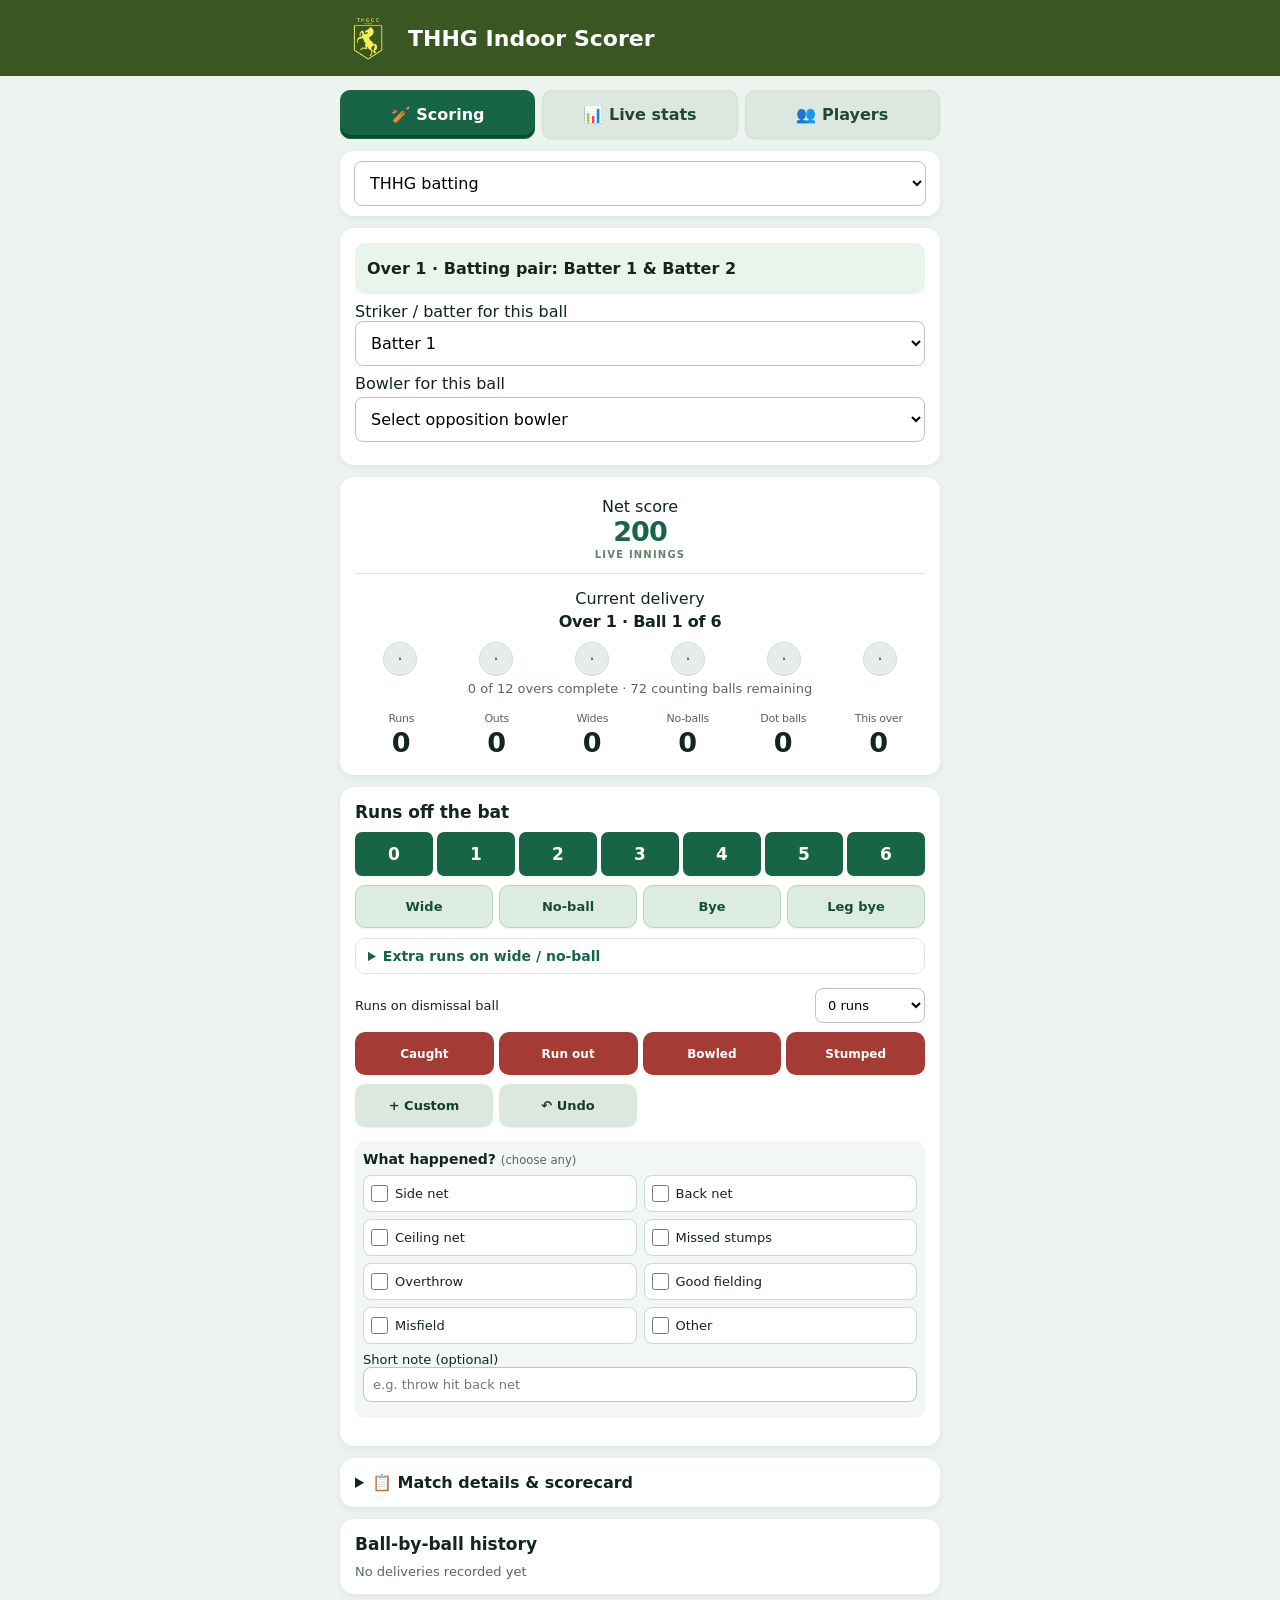
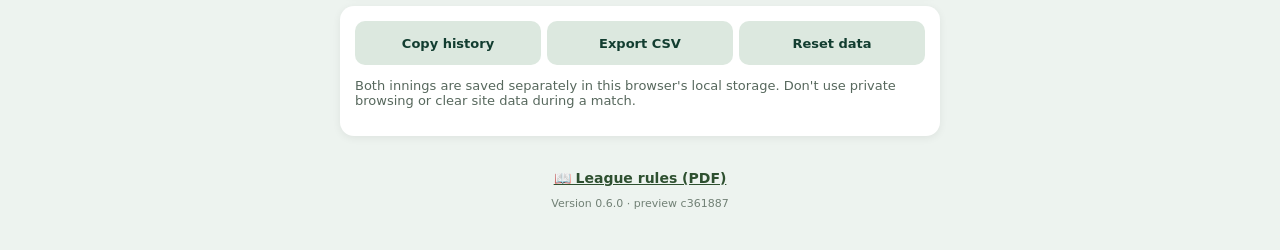
==== previews/pr-6/index.html @ c84bf62b "Preview: update pr-6 [skip ci]" ====
<!DOCTYPE html>
<html lang="en"><head><meta charset="utf-8"/><meta content="width=device-width,initial-scale=1,maximum-scale=1" name="viewport"/><meta content="#3a5623" name="theme-color"/><meta content="yes" name="apple-mobile-web-app-capable"/><meta content="default" name="apple-mobile-web-app-status-bar-style"/><meta content="THHG Scorer" name="apple-mobile-web-app-title"/><meta content="yes" name="mobile-web-app-capable"/><link href="./manifest.webmanifest" rel="manifest"/><link href="./icon-180.png" rel="apple-touch-icon"/><link href="./icon-192.png" rel="icon"/><title>THHG Indoor Scorer — Match Lineup</title><link href="./css/styles.css?v=c361887" rel="stylesheet"/></head><body><header><div class="header-inner"><img alt="THHG Cricket Club logo" class="club-logo" src="[data-uri]"/><h1>THHG Indoor Scorer</h1></div></header><main><nav aria-label="Scorer screens" class="screen-tabs"><button class="active" id="scoringTab" onclick="showScreen('scoring')">🏏 Scoring</button><button id="liveTab" onclick="showScreen('live')">📊 Live stats</button><button id="playersTab" onclick="showScreen('players')">👥 Players</button></nav><div id="playersScreen" style="display:none"><section class="card" id="orderSetup"><details id="orderDetails" open><summary style="cursor:pointer;font-weight:700">⚙️ Batting &amp; bowling order</summary><p class="muted">Set your batting pairs and bowling order before scoring. These are saved on this device.</p><h2>Six players</h2><div id="playerFields"><p class="muted">Loading player entry…</p></div><p id="appLoadError" role="alert" style="display:none;color:#9b1c1c;font-weight:700"></p><p class="muted">Enter six distinct names, then choose each player once in the batting pairs and bowling rotation.</p><div id="battingOrderFields"></div><div id="bowlingOrderFields"></div><div class="row"><button type="button" class="secondary" onclick="saveOrder()">Save order</button></div><p class="muted" id="orderStatus" role="status"></p></details></section><section class="card player-setup"><h2>Match setup</h2><p class="muted">Enter the fixture first, then add the opposition batters below.</p><label>Opposition team<input id="opponentName" placeholder="e.g. Sprotbrough" type="text"/></label><div class="player-setup-grid"><label>Match date<input id="matchDate" type="date"/></label><label>THHG playing as<select id="homeAway"><option value="home">Home</option><option value="away">Away</option></select></label></div><label>Venue<input id="matchVenue" readonly type="text" value="S20 The Boundary"/></label></section><section class="card player-setup"><h2>Opposition batting pairs</h2><p class="muted">Add six batters in batting order. Each pair bats for four overs.</p><div class="player-pair"><h3>Pair 1 <small>Overs 1–4</small></h3><div class="player-setup-grid"><label>Batter 1<input id="oppBatter1" placeholder="Name" type="text"/></label><label>Batter 2<input id="oppBatter2" placeholder="Name" type="text"/></label></div></div><div class="player-pair"><h3>Pair 2 <small>Overs 5–8</small></h3><div class="player-setup-grid"><label>Batter 3<input id="oppBatter3" placeholder="Name" type="text"/></label><label>Batter 4<input id="oppBatter4" placeholder="Name" type="text"/></label></div></div><div class="player-pair"><h3>Pair 3 <small>Overs 9–12</small></h3><div class="player-setup-grid"><label>Batter 5<input id="oppBatter5" placeholder="Name" type="text"/></label><label>Batter 6<input id="oppBatter6" placeholder="Name" type="text"/></label></div></div></section></div><div id="scoringScreen"><section class="card" style="padding:10px 14px"><select aria-label="Innings being scored" id="inningsSide" style="margin:0"><option value="THHG batting">THHG batting</option><option value="THHG bowling">THHG bowling</option></select></section><section class="card" id="lineup"><div id="lineupNow" style="background:#e9f4ed;border-radius:10px;padding:12px;font-weight:650;line-height:1.7"></div><label>Striker / batter for this ball<select id="striker"></select></label><label>Bowler for this ball<select id="bowler"></select><select id="oppositionBowler" style="display:none;margin-top:4px"></select><input autocomplete="off" id="newOppositionBowler" placeholder="New opposition bowler name" style="display:none;margin-top:4px" type="text"/></label></section><section class="card stats"><div class="stat score-primary"><span>Net score</span><b id="net">200</b><small class="scoreboard-caption">LIVE INNINGS</small></div><div class="stat delivery-stat"><span>Current delivery</span><b id="overs">Over 1 · Ball 1 of 6</b><div aria-label="Current over deliveries" class="over-balls" id="currentOverGraphic"></div><div id="finalOverIndicator" style="display:none;margin-top:7px"><span style="display:inline-block;background:#fff1c2;color:#725000;border-radius:6px;padding:3px 8px;font-weight:800;font-size:12px">FINAL OVER</span><div style="font-size:12px;margin:5px 0;color:#57685d">6 legal deliveries required</div><div id="finalOverDots" style="display:flex;gap:4px"></div></div><div id="overProgress" style="font-size:13px;color:#57685d;margin-top:5px">0 of 12 overs completed · 12 remaining</div></div><div class="stat minor-stat"><span>Runs</span><b id="runs">0</b></div><div class="stat minor-stat"><span>Outs</span><b id="wickets">0</b></div><div class="stat minor-stat"><span>Wides</span><b id="wides">0</b></div><div class="stat minor-stat"><span>No-balls</span><b id="noballs">0</b></div><div class="stat minor-stat"><span>Dot balls</span><b id="dots">0</b></div><div class="stat minor-stat"><span>This over</span><b id="thisOver">0</b></div></section><section class="card"><h2>Runs off the bat</h2><div class="buttons" id="runButtons"></div><div class="score-actions">
<div class="score-action"><button onclick="extra('wide')">Wide</button></div>
<div class="score-action"><button onclick="extra('noball')">No-ball</button></div>
<div class="score-action"><button onclick="extra('bye')">Bye</button></div>
<div class="score-action"><button onclick="extra('legbye')">Leg bye</button></div>
</div><details class="extra-options"><summary>Extra runs on wide / no-ball</summary><div class="extra-options-grid"><label>Completed runs<select id="completedRuns"><option value="0">0</option><option value="1">1 (+2)</option><option value="2">2 (+4)</option><option value="3">3 (+6)</option></select></label><label>No-ball bat runs<select id="noBallBatRuns"><option value="0">0</option><option value="1">1</option><option value="2">2</option><option value="3">3</option><option value="4">4</option><option value="5">5</option><option value="6">6</option></select></label></div><p class="muted">Only change these when batters complete runs or score off a no-ball. Both reset after scoring.</p></details><div class="dismissal-runs"><label for="wicketRuns">Runs on dismissal ball</label><select id="wicketRuns"><option value="0">0 runs</option><option value="1">1 run</option><option value="2">2 runs</option><option value="3">3 runs</option><option value="4">4 runs</option><option value="5">5 runs</option><option value="6">6 runs</option></select></div><div class="dismissal-row"><button onclick="wicket('Caught')">Caught</button><button onclick="wicket('Run out')">Run out</button><button onclick="wicket('Bowled')">Bowled</button><button onclick="wicket('Stumped')">Stumped</button></div><div class="score-actions">
<div class="score-action utility"><button onclick="custom()">+ Custom</button></div>
<div class="score-action utility"><button onclick="undo()">↶ Undo</button></div>
</div><div class="story"><div class="story-heading">What happened? <small>(choose any)</small></div><div class="story-choices"><label class="story-choice"><input name="storyChoice" type="checkbox" value="Side net"/><span>Side net</span></label><label class="story-choice"><input name="storyChoice" type="checkbox" value="Back net"/><span>Back net</span></label><label class="story-choice"><input name="storyChoice" type="checkbox" value="Ceiling net"/><span>Ceiling net</span></label><label class="story-choice"><input name="storyChoice" type="checkbox" value="Missed stumps"/><span>Missed stumps</span></label><label class="story-choice"><input name="storyChoice" type="checkbox" value="Overthrow"/><span>Overthrow</span></label><label class="story-choice"><input name="storyChoice" type="checkbox" value="Good fielding"/><span>Good fielding</span></label><label class="story-choice"><input name="storyChoice" type="checkbox" value="Misfield"/><span>Misfield</span></label><label class="story-choice"><input name="storyChoice" type="checkbox" value="Other"/><span>Other</span></label></div><label>Short note (optional)<input id="storyNote" placeholder="e.g. throw hit back net"/></label></div><p class="muted" id="notice"></p></section><details class="card"><summary style="cursor:pointer;font-weight:700">📋 Match details &amp; scorecard</summary><p class="muted">Edit match details in the Players tab.</p><h2 style="margin-top:15px">Over-by-over</h2><div class="log" id="overTable"></div><h2 style="margin-top:15px">Batters</h2><div class="log" id="batterTable"></div><h2 style="margin-top:15px">Bowlers</h2><div class="log" id="bowlerTable"></div><p class="muted">Batter runs are attributed to the selected striker. Enter opposition batter names in the Players tab, and select the correct batter before each delivery. Runs on wides, no-balls, byes and leg-byes are extras, not batter runs.</p></details><section class="card"><h2>Ball-by-ball history</h2><div class="log" id="history"></div></section><section class="card"><div class="row history-actions"><button class="secondary" onclick="copyBallHistory()">Copy history</button><button class="secondary" onclick="exportCsv()">Export CSV</button><button class="secondary" onclick="resetTestData()">Reset data</button></div><p class="muted">Both innings are saved separately in this browser's local storage. Don't use private browsing or clear site data during a match. </p></section></div><div id="liveScreen" style="display:none"><section class="card"><h2>Live match stats</h2><div class="stat-grid" id="liveStatGrid"></div></section><section class="card"><h2>Current over</h2><div class="over-balls" id="liveOverBalls"></div></section><section class="card"><h2>Official-style scorecard</h2><p class="muted">Figures are calculated from recorded deliveries for the selected innings.</p><div id="matchResultSummary"></div><div id="officialMatchDetails"></div><div id="officialScorecard"></div><div id="officialBowlingStats"></div></section></div><div style="text-align:center;padding:20px 8px 26px"><a href="./SYW%26G%20Indoor%20Handbook%202026-27.pdf" target="_blank" rel="noopener" style="font-size:14px;font-weight:700;color:#2e5030;text-decoration:underline">📖 League rules (PDF)</a><div style="font-size:11px;color:#718075;margin-top:10px" id="appVersion">Version 0.6.0 · preview c361887</div></div></main><script>
window.addEventListener('error',function(e){var el=document.getElementById('appLoadError');if(el){el.style.display='block';el.textContent='App error: '+(e.message||'A script could not load')+' — please send a screenshot of this message.';}});
window.addEventListener('unhandledrejection',function(e){var el=document.getElementById('appLoadError');if(el){el.style.display='block';el.textContent='App error: '+String(e.reason||'Unexpected error');}});
window.addEventListener('load',function(){setTimeout(function(){if(document.querySelectorAll('[data-roster]').length!==6){var el=document.getElementById('appLoadError');if(el){el.style.display='block';el.textContent=el.textContent||'Player entry did not initialise. Please send a screenshot of this message.';}}},1000);});
</script><script src="./js/scoring.js?v=c361887"></script><script src="./js/players.js?v=c361887"></script><script src="./js/app.js?v=c361887"></script></body></html>
---- previews/pr-6/css/styles.css ----
body{font:16px system-ui;margin:0;background:#edf3ef;color:#14251d}header{background:#3a5623;color:white;padding:10px 14px}.header-inner{max-width:600px;margin:auto;display:flex;align-items:center;gap:12px}.club-logo{width:56px;height:56px;object-fit:contain;flex-shrink:0}main{max-width:600px;margin:auto;padding:14px}.card{background:white;border-radius:14px;padding:15px;margin-bottom:12px;box-shadow:0 2px 8px #0001}h1{font-size:22px;margin:0}h2{font-size:17px;margin:0 0 10px}.stats{display:grid;grid-template-columns:repeat(6,minmax(0,1fr));gap:8px;text-align:center}.score-primary{grid-column:1/-1;padding:5px 0 5px}.score-primary b{font-size:52px;line-height:1.15;color:#176447}.delivery-stat{grid-column:1/-1;padding:15px 0 8px;border-top:1px solid #d9e4db}.delivery-stat b{font-size:21px!important;line-height:1.3;margin-top:4px}.minor-stat{grid-column:span 1;min-width:0}.minor-stat b{font-size:18px}.minor-stat span{display:block;font-size:clamp(8px,2.15vw,11px);color:#57685d;white-space:nowrap;letter-spacing:-.3px}.minor-stat b{font-size:19px;line-height:1.3}.stats{column-gap:3px}.stat b{font-size:27px;display:block}button,input,select{font:inherit}button{border:0;border-radius:10px;background:#176447;color:white;padding:14px 10px;font-weight:700;min-height:48px}button.secondary{background:#dce8df;color:#123d30}.buttons{display:grid;grid-template-columns:repeat(4,1fr);gap:8px}.buttons button{font-size:20px}#runButtons{grid-template-columns:repeat(7,minmax(0,1fr));gap:4px}#runButtons button{font-size:17px;min-width:0;padding:10px 0;min-height:44px;border-radius:7px}@media(max-width:380px){main{padding:8px}.card{padding:10px}#runButtons{gap:3px}#runButtons button{font-size:16px}}label{display:block;margin:8px 0}input,select{box-sizing:border-box;width:100%;padding:11px;border:1px solid #b8c8bd;border-radius:8px;background:white}.row{display:flex;gap:8px}.row>*{flex:1}.muted{font-size:13px;color:#57685d}.log{max-height:210px;overflow:auto;font-size:14px}.log div{padding:7px;border-bottom:1px solid #eee}.toggle{display:flex;gap:8px;align-items:center}.toggle input{width:auto}#notice{color:#8a3b00}.story{background:#f2f7f3;border-radius:10px;padding:8px;margin:10px 0}.story label{font-size:13px}.story input,.story select{padding:9px}.score-action{display:grid;grid-template-columns:112px minmax(0,1fr);gap:10px;align-items:center;margin:7px 0}.score-action button{font-size:15px;padding:9px 5px;min-height:43px}.score-action .hint{font-size:13px;line-height:1.3;color:#526358}.score-action.danger button{background:#a43b35}.score-action.utility button{background:#dce8df;color:#123d30}@media(max-width:380px){.score-action{grid-template-columns:99px minmax(0,1fr);gap:8px}.score-action .hint{font-size:12px}}.story-heading{font-size:14px;font-weight:700;margin:2px 0 8px}.story-heading small{font-weight:400;color:#57685d}.story-choices{display:grid;grid-template-columns:repeat(2,minmax(0,1fr));gap:7px}.story-choice{display:flex;align-items:center;gap:7px;margin:0!important;padding:9px 7px;background:#fff;border:1px solid #cbdad0;border-radius:8px;font-size:13px!important;min-width:0}.story-choice input{width:17px;min-width:17px;height:17px;margin:0;accent-color:#176447}.story-choice:has(input:checked){background:#dceee2;border-color:#176447}#runButtons{margin-bottom:9px}.score-actions{display:grid;grid-template-columns:repeat(4,minmax(0,1fr));gap:6px}.score-action{display:block;margin:0;min-width:0}.score-action button{width:100%;font-size:13px;padding:8px 2px;min-height:43px}.story{margin-top:14px}.dismissal-row{display:grid;grid-template-columns:repeat(4,minmax(0,1fr));gap:5px;margin:9px 0}.dismissal-row button{background:#a43b35;color:white;font-size:12px;padding:10px 2px;min-height:43px;white-space:nowrap}.dismissal-runs{display:flex;align-items:center;gap:12px;margin:12px 0 7px;font-size:13px}.dismissal-runs label{margin:0;flex:1}.dismissal-runs select{width:110px;padding:8px;margin:0}.history-entry{padding:9px 0;border-bottom:1px solid #e4eae5;line-height:1.5}.history-meta{font-weight:750;display:inline;margin-right:9px;white-space:nowrap}.history-summary{font-weight:400} .screen-tabs{display:grid;grid-template-columns:repeat(3,minmax(0,1fr));gap:7px;margin-bottom:12px}.screen-tabs button{background:#dce8df;color:#244633}.screen-tabs button.active{background:#3a5623;color:white}.over-balls{display:flex;gap:5px;flex-wrap:wrap;margin-top:9px}.over-ball{width:34px;height:34px;border-radius:50%;display:flex;align-items:center;justify-content:center;font-size:12px;font-weight:750;background:#e7ece8;color:#63776b;border:1px solid #d1dfd5}.over-ball.run{background:#176447;color:white}.over-ball.dot{background:#dce8df;color:#173f2a}.over-ball.wicket{background:#b44139;color:white}.over-ball.extra{background:#e4c76a;color:#372900}.stat-grid{display:grid;grid-template-columns:repeat(2,minmax(0,1fr));gap:10px}.stat-tile{background:#f0f5f0;border-radius:12px;padding:14px}.stat-tile strong{display:block;font-size:22px;color:#176447;margin-top:6px}.stat-tile span{font-size:13px;color:#42584a}.stat-tile.wide{grid-column:1/-1}
/* Six equal tracks retain spacing on narrow screens; extra deliveries wrap. */
.over-balls{display:grid;grid-template-columns:repeat(6,minmax(0,1fr));gap:6px;justify-items:center}
.over-ball{box-sizing:border-box;width:min(34px,100%);height:auto;aspect-ratio:1}
.row>*{min-width:0}

.extra-options{margin:10px 0 14px;border:1px solid #d9e4db;border-radius:10px;padding:10px 12px}.extra-options summary{cursor:pointer;font-size:14px;font-weight:650;color:#176447}.extra-options .row{margin-top:12px}.extra-options label{font-size:13px;min-width:0;flex:1}.extra-options select{width:100%;max-width:100%;box-sizing:border-box}.extra-options .muted{font-size:12px;margin:8px 0 0}

.extra-options-grid{display:grid;grid-template-columns:repeat(2,minmax(0,1fr));gap:12px;margin-top:12px;align-items:end}.extra-options-grid label{display:flex;flex-direction:column;gap:6px;min-width:0;font-size:13px;line-height:1.25}.extra-options-grid select{width:100%;min-width:0;box-sizing:border-box}.extra-options summary{list-style:revert}.extra-options:not([open]){padding-top:9px;padding-bottom:9px}

.history-main{display:flex;align-items:baseline;justify-content:space-between;gap:10px}.history-meta{white-space:normal}.history-time{font-size:12px;color:#65776b;white-space:nowrap}.history-people{display:flex;flex-wrap:wrap;column-gap:16px;row-gap:2px;font-size:13px;color:#44584c;margin-top:3px}.history-people b{color:#294433}.history-detail{font-size:12px;color:#65776b;margin-top:3px}

.history-compact{display:flex;align-items:center;gap:8px;min-width:0;padding:8px 0;white-space:nowrap;font-size:13px}.history-ball{flex:0 0 28px;color:#607567;font-variant-numeric:tabular-nums;font-weight:700}.history-result{flex:0 0 auto;color:#264e35;font-size:13px}.history-names{flex:1;min-width:0;overflow:hidden;text-overflow:ellipsis;color:#4c6155}.history-extra{flex:0 0 auto;color:#65776b;font-size:12px}

/* Ball history: individual compact scorecard tiles, retaining two-line details. */
#history{display:grid;gap:9px}
#history .history-entry{background:#f7faf7;border:0;border-left:4px solid #608a69;border-radius:11px;padding:11px 12px;line-height:1.45;box-shadow:0 1px 2px rgba(20,55,30,.04)}
#history .history-entry:last-child{border-bottom:0}
#history .history-main{align-items:flex-start;gap:8px}
#history .history-meta{font-size:13px;line-height:1.4;color:#244632;margin:0;font-weight:750}
#history .history-time{font-size:11px;color:#718176;padding-top:2px}
#history .history-people{border-top:0;padding-top:6px;margin-top:7px;font-size:12px;color:#53695a;gap:4px 15px}
#history .history-people b{font-weight:650;color:#355440}
#history .history-detail{font-size:12px;margin-top:6px;color:#5e7062}

/* No duplicate horizontal rules inside or underneath ball history tiles. */
#history .history-entry,#history .history-entry:last-child{border-bottom:0}
#history .history-people{border-top:0}

.history-actions{display:grid;grid-template-columns:repeat(3,minmax(0,1fr));gap:6px}.history-actions button{min-width:0;padding:10px 4px;font-size:clamp(11px,3vw,13px);min-height:44px}
/* Keep the original stats layout; only prevent the delivery label wrapping. */
.delivery-stat #overs{display:block;white-space:nowrap;font-size:clamp(15px,4.5vw,21px)!important}

/* Preserve the original complete-over wording without a second line on phones. */
.delivery-stat #overs{white-space:nowrap;font-size:clamp(10px,2.55vw,16px)!important;letter-spacing:-.25px}

/* Visual refinement without changing mobile layout */
.score-primary b{font-variant-numeric:tabular-nums;letter-spacing:-1px}
.screen-tabs button{border:1px solid #d0ded3;box-shadow:0 1px 2px #123d3010}
.screen-tabs button.active{background:#176447;color:white;border-color:#176447;box-shadow:inset 0 -3px 0 #0e4730}
#history .history-entry{background:#f2f8f4;border-left-color:#176447}
#runButtons button{background:#176447}
.dismissal-row button{background:#a43b35}
.score-actions button{box-shadow:0 1px 2px #123d3014}

.scoreboard-caption{display:block;font-size:10px;letter-spacing:1.2px;font-weight:700;color:#68806e;margin-top:2px}
.score-actions button[onclick^="extra("]{background:#dcece0;color:#164e35;border:1px solid #b8d6c1}
#history .history-entry.history-dot{border-left-color:#94aaa0;background:#f7f9f8}
#history .history-entry.history-runs{border-left-color:#176447;background:#f2f8f4}
#history .history-entry.history-wicket{border-left-color:#b44139;background:#fff5f3}
#history .history-entry.history-extra{border-left-color:#c69c38;background:#fffbef}

/* Official scorecard: horizontally scrollable tables, no changes to scoring layout. */
.official-scroll{overflow-x:auto;max-width:100%;margin-bottom:14px}
.official-table{width:100%;border-collapse:collapse;font-size:12px;white-space:nowrap}
.official-table th,.official-table td{padding:9px 8px;border-bottom:1px solid #e1e9e2;text-align:left}
.official-table th{background:#eaf3ec;color:#234c32;font-weight:750}
.official-table td:not(:first-child),.official-table th:not(:first-child){font-variant-numeric:tabular-nums}
#officialScorecard h3{font-size:14px;margin:16px 0 7px}

/* Paper score sheet adapted to a narrow phone screen. */
.sheet-pair{margin:15px 0 20px;border:1px solid #dce8dd;border-radius:12px;padding:10px;background:#fbfdfb}
.sheet-pair h3{display:flex;justify-content:space-between;gap:8px;margin:0 0 10px!important;color:#1c5537}
.sheet-pair h3 small{font-weight:500;color:#718176}
.sheet-pair-names{display:grid;grid-template-columns:repeat(2,minmax(0,1fr));gap:7px;margin-bottom:10px}
.sheet-pair-names>div{display:flex;flex-direction:column;gap:3px;background:#eaf3ec;border-radius:8px;padding:8px;min-width:0}
.sheet-pair-names strong{font-size:12px;overflow-wrap:anywhere}
.sheet-pair-names span{font-size:11px;color:#496350}
.sheet-over-grid{display:grid;grid-template-columns:repeat(2,minmax(0,1fr));gap:8px}
.sheet-over{border:1px solid #d8e5da;border-radius:9px;background:white;padding:8px;min-width:0}
.sheet-over-title{font-weight:800;color:#205b3a;font-size:13px}
.sheet-over-bowler{font-size:11px;color:#617569;min-height:27px;overflow-wrap:anywhere}
.sheet-balls{display:flex;flex-wrap:wrap;gap:3px;margin:6px 0}
.sheet-ball{display:inline-flex;justify-content:center;align-items:center;min-width:20px;height:22px;border-radius:5px;background:#e1efe5;color:#195537;font-size:10px;font-weight:750;padding:0 2px}
.sheet-ball.sheet-wicket{background:#a43b35;color:white}
.sheet-ball.sheet-extra{background:#f5e6b7;color:#745112}
.sheet-ball.sheet-empty{background:#edf0ed;color:#839387}
.sheet-over-figures{font-size:11px;color:#4d6253}
.sheet-over-net{font-weight:800;font-size:14px;color:#205b3a;margin-top:4px}
.sheet-summary{margin-top:14px}
.sheet-summary-grid{display:grid;grid-template-columns:repeat(3,minmax(0,1fr));gap:7px}
.sheet-summary-grid>div{display:flex;flex-direction:column;gap:5px;background:#eaf3ec;border-radius:8px;padding:9px;min-width:0}
.sheet-summary-grid span{font-size:11px;color:#47604d}
.sheet-summary-grid strong{font-size:18px;color:#195537;font-variant-numeric:tabular-nums}
@media(max-width:360px){.sheet-over-grid{gap:5px}.sheet-over{padding:6px}.sheet-ball{min-width:18px;height:20px}}

.sheet-match-details,.sheet-result{display:flex;flex-direction:column;gap:5px;padding:11px 12px;border-radius:10px;background:#eaf3ec;margin:10px 0;color:#234d34;font-size:12px}
.sheet-match-details strong,.sheet-result strong{font-size:14px}
.sheet-result{background:#f1f7f2;border-left:4px solid #176447}
#officialBowlingStats h3{font-size:14px;margin:16px 0 7px}
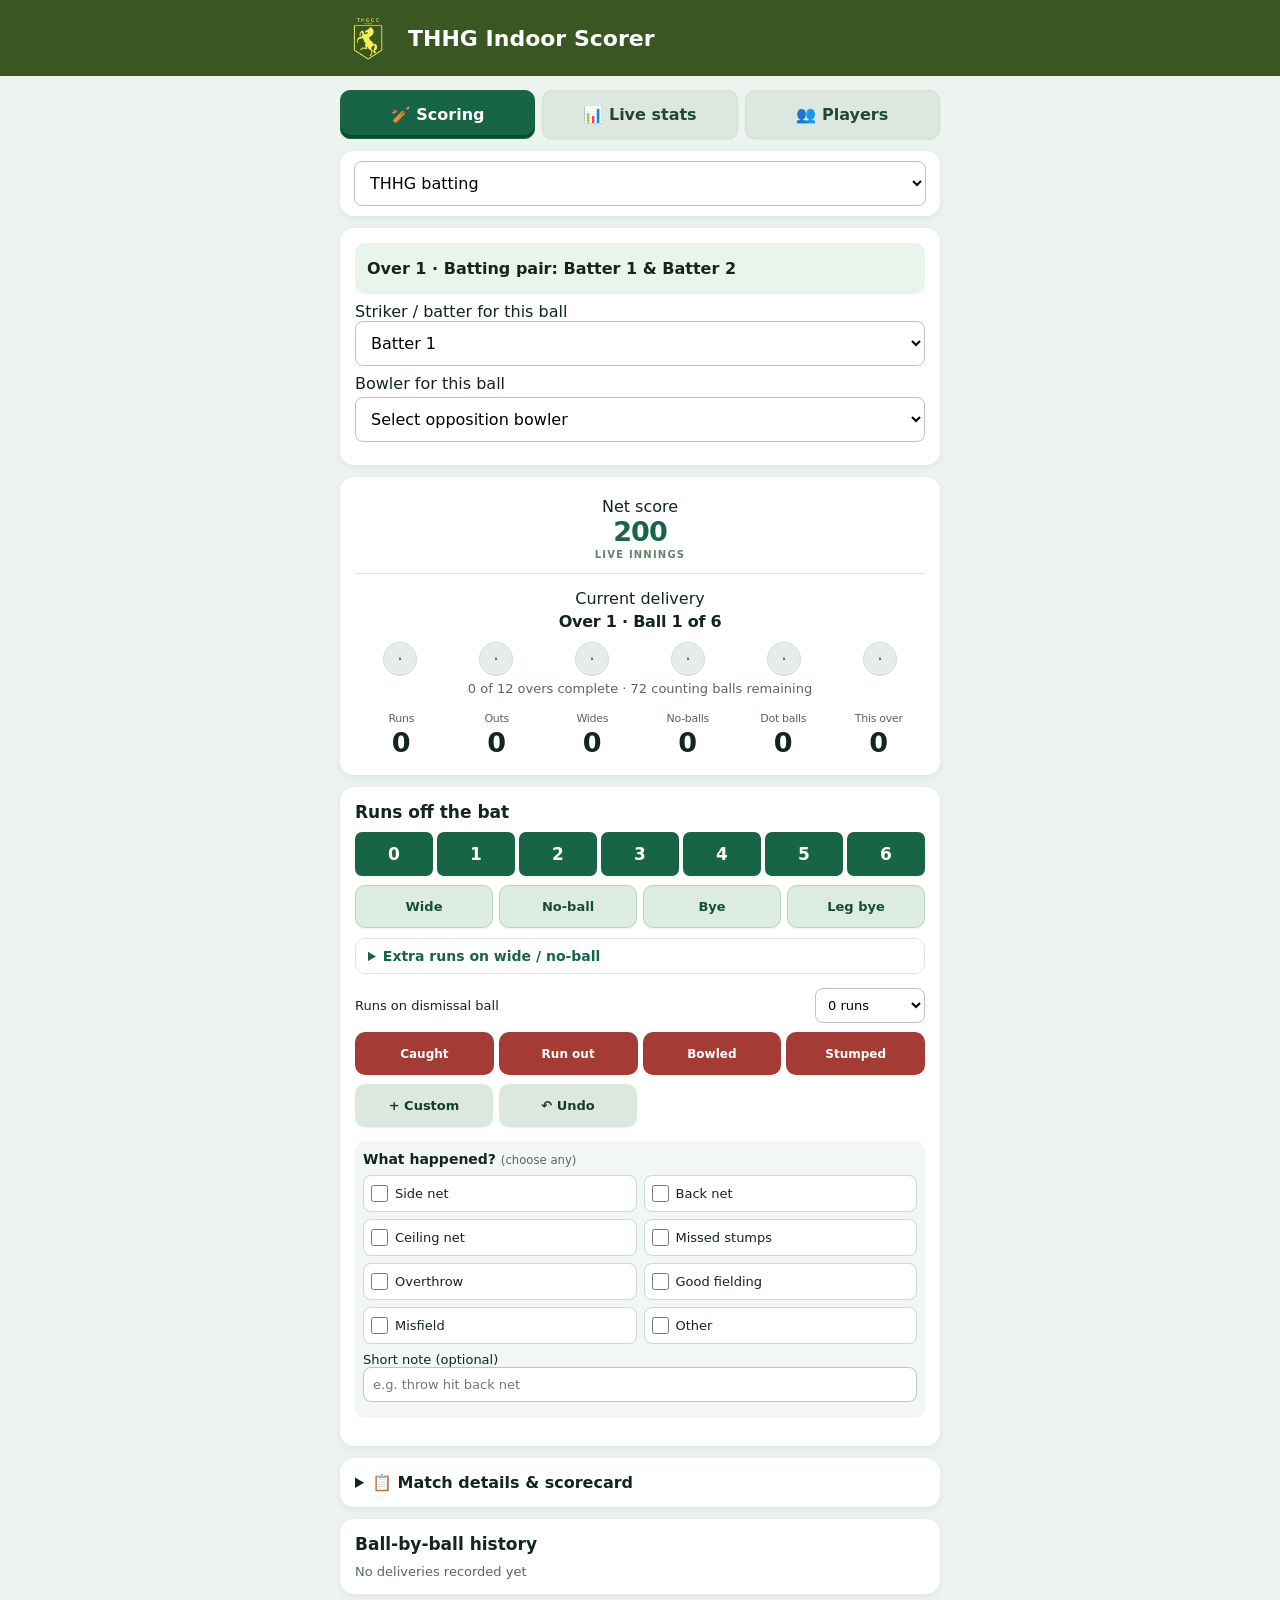
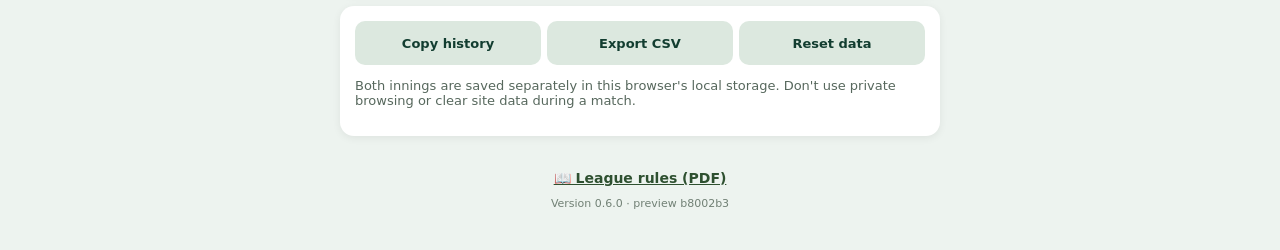
==== commit 5e703fed: "Preview: update pr-6 [skip ci]" ====
--- a/previews/pr-6/index.html
+++ b/previews/pr-6/index.html
@@ -1,5 +1,5 @@
 <!DOCTYPE html>
-<html lang="en"><head><meta charset="utf-8"/><meta content="width=device-width,initial-scale=1,maximum-scale=1" name="viewport"/><meta content="#3a5623" name="theme-color"/><meta content="yes" name="apple-mobile-web-app-capable"/><meta content="default" name="apple-mobile-web-app-status-bar-style"/><meta content="THHG Scorer" name="apple-mobile-web-app-title"/><meta content="yes" name="mobile-web-app-capable"/><link href="./manifest.webmanifest" rel="manifest"/><link href="./icon-180.png" rel="apple-touch-icon"/><link href="./icon-192.png" rel="icon"/><title>THHG Indoor Scorer — Match Lineup</title><link href="./css/styles.css?v=c361887" rel="stylesheet"/></head><body><header><div class="header-inner"><img alt="THHG Cricket Club logo" class="club-logo" src="[data-uri]"/><h1>THHG Indoor Scorer</h1></div></header><main><nav aria-label="Scorer screens" class="screen-tabs"><button class="active" id="scoringTab" onclick="showScreen('scoring')">🏏 Scoring</button><button id="liveTab" onclick="showScreen('live')">📊 Live stats</button><button id="playersTab" onclick="showScreen('players')">👥 Players</button></nav><div id="playersScreen" style="display:none"><section class="card" id="orderSetup"><details id="orderDetails" open><summary style="cursor:pointer;font-weight:700">⚙️ Batting &amp; bowling order</summary><p class="muted">Set your batting pairs and bowling order before scoring. These are saved on this device.</p><h2>Six players</h2><div id="playerFields"><p class="muted">Loading player entry…</p></div><p id="appLoadError" role="alert" style="display:none;color:#9b1c1c;font-weight:700"></p><p class="muted">Enter six distinct names, then choose each player once in the batting pairs and bowling rotation.</p><div id="battingOrderFields"></div><div id="bowlingOrderFields"></div><div class="row"><button type="button" class="secondary" onclick="saveOrder()">Save order</button></div><p class="muted" id="orderStatus" role="status"></p></details></section><section class="card player-setup"><h2>Match setup</h2><p class="muted">Enter the fixture first, then add the opposition batters below.</p><label>Opposition team<input id="opponentName" placeholder="e.g. Sprotbrough" type="text"/></label><div class="player-setup-grid"><label>Match date<input id="matchDate" type="date"/></label><label>THHG playing as<select id="homeAway"><option value="home">Home</option><option value="away">Away</option></select></label></div><label>Venue<input id="matchVenue" readonly type="text" value="S20 The Boundary"/></label></section><section class="card player-setup"><h2>Opposition batting pairs</h2><p class="muted">Add six batters in batting order. Each pair bats for four overs.</p><div class="player-pair"><h3>Pair 1 <small>Overs 1–4</small></h3><div class="player-setup-grid"><label>Batter 1<input id="oppBatter1" placeholder="Name" type="text"/></label><label>Batter 2<input id="oppBatter2" placeholder="Name" type="text"/></label></div></div><div class="player-pair"><h3>Pair 2 <small>Overs 5–8</small></h3><div class="player-setup-grid"><label>Batter 3<input id="oppBatter3" placeholder="Name" type="text"/></label><label>Batter 4<input id="oppBatter4" placeholder="Name" type="text"/></label></div></div><div class="player-pair"><h3>Pair 3 <small>Overs 9–12</small></h3><div class="player-setup-grid"><label>Batter 5<input id="oppBatter5" placeholder="Name" type="text"/></label><label>Batter 6<input id="oppBatter6" placeholder="Name" type="text"/></label></div></div></section></div><div id="scoringScreen"><section class="card" style="padding:10px 14px"><select aria-label="Innings being scored" id="inningsSide" style="margin:0"><option value="THHG batting">THHG batting</option><option value="THHG bowling">THHG bowling</option></select></section><section class="card" id="lineup"><div id="lineupNow" style="background:#e9f4ed;border-radius:10px;padding:12px;font-weight:650;line-height:1.7"></div><label>Striker / batter for this ball<select id="striker"></select></label><label>Bowler for this ball<select id="bowler"></select><select id="oppositionBowler" style="display:none;margin-top:4px"></select><input autocomplete="off" id="newOppositionBowler" placeholder="New opposition bowler name" style="display:none;margin-top:4px" type="text"/></label></section><section class="card stats"><div class="stat score-primary"><span>Net score</span><b id="net">200</b><small class="scoreboard-caption">LIVE INNINGS</small></div><div class="stat delivery-stat"><span>Current delivery</span><b id="overs">Over 1 · Ball 1 of 6</b><div aria-label="Current over deliveries" class="over-balls" id="currentOverGraphic"></div><div id="finalOverIndicator" style="display:none;margin-top:7px"><span style="display:inline-block;background:#fff1c2;color:#725000;border-radius:6px;padding:3px 8px;font-weight:800;font-size:12px">FINAL OVER</span><div style="font-size:12px;margin:5px 0;color:#57685d">6 legal deliveries required</div><div id="finalOverDots" style="display:flex;gap:4px"></div></div><div id="overProgress" style="font-size:13px;color:#57685d;margin-top:5px">0 of 12 overs completed · 12 remaining</div></div><div class="stat minor-stat"><span>Runs</span><b id="runs">0</b></div><div class="stat minor-stat"><span>Outs</span><b id="wickets">0</b></div><div class="stat minor-stat"><span>Wides</span><b id="wides">0</b></div><div class="stat minor-stat"><span>No-balls</span><b id="noballs">0</b></div><div class="stat minor-stat"><span>Dot balls</span><b id="dots">0</b></div><div class="stat minor-stat"><span>This over</span><b id="thisOver">0</b></div></section><section class="card"><h2>Runs off the bat</h2><div class="buttons" id="runButtons"></div><div class="score-actions">
+<html lang="en"><head><meta charset="utf-8"/><meta content="width=device-width,initial-scale=1,maximum-scale=1" name="viewport"/><meta content="#3a5623" name="theme-color"/><meta content="yes" name="apple-mobile-web-app-capable"/><meta content="default" name="apple-mobile-web-app-status-bar-style"/><meta content="THHG Scorer" name="apple-mobile-web-app-title"/><meta content="yes" name="mobile-web-app-capable"/><link href="./manifest.webmanifest" rel="manifest"/><link href="./icon-180.png" rel="apple-touch-icon"/><link href="./icon-192.png" rel="icon"/><title>THHG Indoor Scorer — Match Lineup</title><link href="./css/styles.css?v=b8002b3" rel="stylesheet"/></head><body><header><div class="header-inner"><img alt="THHG Cricket Club logo" class="club-logo" src="[data-uri]"/><h1>THHG Indoor Scorer</h1></div></header><main><nav aria-label="Scorer screens" class="screen-tabs"><button class="active" id="scoringTab" onclick="showScreen('scoring')">🏏 Scoring</button><button id="liveTab" onclick="showScreen('live')">📊 Live stats</button><button id="playersTab" onclick="showScreen('players')">👥 Players</button></nav><div id="playersScreen" style="display:none"><section class="card" id="orderSetup"><details id="orderDetails" open><summary style="cursor:pointer;font-weight:700">⚙️ Batting &amp; bowling order</summary><p class="muted">Set your batting pairs and bowling order before scoring. These are saved on this device.</p><h2>Six players</h2><div id="playerFields"><p class="muted">Loading player entry…</p></div><p id="appLoadError" role="alert" style="display:none;color:#9b1c1c;font-weight:700"></p><p class="muted">Enter six distinct names, then choose each player once in the batting pairs and bowling rotation.</p><div id="battingOrderFields"></div><div id="bowlingOrderFields"></div><div class="row"><button type="button" class="secondary" onclick="saveOrder()">Save order</button></div><p class="muted" id="orderStatus" role="status"></p></details></section><section class="card player-setup"><h2>Match setup</h2><p class="muted">Enter the fixture first, then add the opposition batters below.</p><label>Opposition team<input id="opponentName" placeholder="e.g. Sprotbrough" type="text"/></label><div class="player-setup-grid"><label>Match date<input id="matchDate" type="date"/></label><label>THHG playing as<select id="homeAway"><option value="home">Home</option><option value="away">Away</option></select></label></div><label>Venue<input id="matchVenue" readonly type="text" value="S20 The Boundary"/></label></section><section class="card player-setup"><h2>Opposition batting pairs</h2><p class="muted">Add six batters in batting order. Each pair bats for four overs.</p><div class="player-pair"><h3>Pair 1 <small>Overs 1–4</small></h3><div class="player-setup-grid"><label>Batter 1<input id="oppBatter1" placeholder="Name" type="text"/></label><label>Batter 2<input id="oppBatter2" placeholder="Name" type="text"/></label></div></div><div class="player-pair"><h3>Pair 2 <small>Overs 5–8</small></h3><div class="player-setup-grid"><label>Batter 3<input id="oppBatter3" placeholder="Name" type="text"/></label><label>Batter 4<input id="oppBatter4" placeholder="Name" type="text"/></label></div></div><div class="player-pair"><h3>Pair 3 <small>Overs 9–12</small></h3><div class="player-setup-grid"><label>Batter 5<input id="oppBatter5" placeholder="Name" type="text"/></label><label>Batter 6<input id="oppBatter6" placeholder="Name" type="text"/></label></div></div></section></div><div id="scoringScreen"><section class="card" style="padding:10px 14px"><select aria-label="Innings being scored" id="inningsSide" style="margin:0"><option value="THHG batting">THHG batting</option><option value="THHG bowling">THHG bowling</option></select></section><section class="card" id="lineup"><div id="lineupNow" style="background:#e9f4ed;border-radius:10px;padding:12px;font-weight:650;line-height:1.7"></div><label>Striker / batter for this ball<select id="striker"></select></label><label>Bowler for this ball<select id="bowler"></select><select id="oppositionBowler" style="display:none;margin-top:4px"></select><input autocomplete="off" id="newOppositionBowler" placeholder="New opposition bowler name" style="display:none;margin-top:4px" type="text"/></label></section><section class="card stats"><div class="stat score-primary"><span>Net score</span><b id="net">200</b><small class="scoreboard-caption">LIVE INNINGS</small></div><div class="stat delivery-stat"><span>Current delivery</span><b id="overs">Over 1 · Ball 1 of 6</b><div aria-label="Current over deliveries" class="over-balls" id="currentOverGraphic"></div><div id="finalOverIndicator" style="display:none;margin-top:7px"><span style="display:inline-block;background:#fff1c2;color:#725000;border-radius:6px;padding:3px 8px;font-weight:800;font-size:12px">FINAL OVER</span><div style="font-size:12px;margin:5px 0;color:#57685d">6 legal deliveries required</div><div id="finalOverDots" style="display:flex;gap:4px"></div></div><div id="overProgress" style="font-size:13px;color:#57685d;margin-top:5px">0 of 12 overs completed · 12 remaining</div></div><div class="stat minor-stat"><span>Runs</span><b id="runs">0</b></div><div class="stat minor-stat"><span>Outs</span><b id="wickets">0</b></div><div class="stat minor-stat"><span>Wides</span><b id="wides">0</b></div><div class="stat minor-stat"><span>No-balls</span><b id="noballs">0</b></div><div class="stat minor-stat"><span>Dot balls</span><b id="dots">0</b></div><div class="stat minor-stat"><span>This over</span><b id="thisOver">0</b></div></section><section class="card"><h2>Runs off the bat</h2><div class="buttons" id="runButtons"></div><div class="score-actions">
 <div class="score-action"><button onclick="extra('wide')">Wide</button></div>
 <div class="score-action"><button onclick="extra('noball')">No-ball</button></div>
 <div class="score-action"><button onclick="extra('bye')">Bye</button></div>
@@ -7,8 +7,8 @@
 </div><details class="extra-options"><summary>Extra runs on wide / no-ball</summary><div class="extra-options-grid"><label>Completed runs<select id="completedRuns"><option value="0">0</option><option value="1">1 (+2)</option><option value="2">2 (+4)</option><option value="3">3 (+6)</option></select></label><label>No-ball bat runs<select id="noBallBatRuns"><option value="0">0</option><option value="1">1</option><option value="2">2</option><option value="3">3</option><option value="4">4</option><option value="5">5</option><option value="6">6</option></select></label></div><p class="muted">Only change these when batters complete runs or score off a no-ball. Both reset after scoring.</p></details><div class="dismissal-runs"><label for="wicketRuns">Runs on dismissal ball</label><select id="wicketRuns"><option value="0">0 runs</option><option value="1">1 run</option><option value="2">2 runs</option><option value="3">3 runs</option><option value="4">4 runs</option><option value="5">5 runs</option><option value="6">6 runs</option></select></div><div class="dismissal-row"><button onclick="wicket('Caught')">Caught</button><button onclick="wicket('Run out')">Run out</button><button onclick="wicket('Bowled')">Bowled</button><button onclick="wicket('Stumped')">Stumped</button></div><div class="score-actions">
 <div class="score-action utility"><button onclick="custom()">+ Custom</button></div>
 <div class="score-action utility"><button onclick="undo()">↶ Undo</button></div>
-</div><div class="story"><div class="story-heading">What happened? <small>(choose any)</small></div><div class="story-choices"><label class="story-choice"><input name="storyChoice" type="checkbox" value="Side net"/><span>Side net</span></label><label class="story-choice"><input name="storyChoice" type="checkbox" value="Back net"/><span>Back net</span></label><label class="story-choice"><input name="storyChoice" type="checkbox" value="Ceiling net"/><span>Ceiling net</span></label><label class="story-choice"><input name="storyChoice" type="checkbox" value="Missed stumps"/><span>Missed stumps</span></label><label class="story-choice"><input name="storyChoice" type="checkbox" value="Overthrow"/><span>Overthrow</span></label><label class="story-choice"><input name="storyChoice" type="checkbox" value="Good fielding"/><span>Good fielding</span></label><label class="story-choice"><input name="storyChoice" type="checkbox" value="Misfield"/><span>Misfield</span></label><label class="story-choice"><input name="storyChoice" type="checkbox" value="Other"/><span>Other</span></label></div><label>Short note (optional)<input id="storyNote" placeholder="e.g. throw hit back net"/></label></div><p class="muted" id="notice"></p></section><details class="card"><summary style="cursor:pointer;font-weight:700">📋 Match details &amp; scorecard</summary><p class="muted">Edit match details in the Players tab.</p><h2 style="margin-top:15px">Over-by-over</h2><div class="log" id="overTable"></div><h2 style="margin-top:15px">Batters</h2><div class="log" id="batterTable"></div><h2 style="margin-top:15px">Bowlers</h2><div class="log" id="bowlerTable"></div><p class="muted">Batter runs are attributed to the selected striker. Enter opposition batter names in the Players tab, and select the correct batter before each delivery. Runs on wides, no-balls, byes and leg-byes are extras, not batter runs.</p></details><section class="card"><h2>Ball-by-ball history</h2><div class="log" id="history"></div></section><section class="card"><div class="row history-actions"><button class="secondary" onclick="copyBallHistory()">Copy history</button><button class="secondary" onclick="exportCsv()">Export CSV</button><button class="secondary" onclick="resetTestData()">Reset data</button></div><p class="muted">Both innings are saved separately in this browser's local storage. Don't use private browsing or clear site data during a match. </p></section></div><div id="liveScreen" style="display:none"><section class="card"><h2>Live match stats</h2><div class="stat-grid" id="liveStatGrid"></div></section><section class="card"><h2>Current over</h2><div class="over-balls" id="liveOverBalls"></div></section><section class="card"><h2>Official-style scorecard</h2><p class="muted">Figures are calculated from recorded deliveries for the selected innings.</p><div id="matchResultSummary"></div><div id="officialMatchDetails"></div><div id="officialScorecard"></div><div id="officialBowlingStats"></div></section></div><div style="text-align:center;padding:20px 8px 26px"><a href="./SYW%26G%20Indoor%20Handbook%202026-27.pdf" target="_blank" rel="noopener" style="font-size:14px;font-weight:700;color:#2e5030;text-decoration:underline">📖 League rules (PDF)</a><div style="font-size:11px;color:#718075;margin-top:10px" id="appVersion">Version 0.6.0 · preview c361887</div></div></main><script>
+</div><div class="story"><div class="story-heading">What happened? <small>(choose any)</small></div><div class="story-choices"><label class="story-choice"><input name="storyChoice" type="checkbox" value="Side net"/><span>Side net</span></label><label class="story-choice"><input name="storyChoice" type="checkbox" value="Back net"/><span>Back net</span></label><label class="story-choice"><input name="storyChoice" type="checkbox" value="Ceiling net"/><span>Ceiling net</span></label><label class="story-choice"><input name="storyChoice" type="checkbox" value="Missed stumps"/><span>Missed stumps</span></label><label class="story-choice"><input name="storyChoice" type="checkbox" value="Overthrow"/><span>Overthrow</span></label><label class="story-choice"><input name="storyChoice" type="checkbox" value="Good fielding"/><span>Good fielding</span></label><label class="story-choice"><input name="storyChoice" type="checkbox" value="Misfield"/><span>Misfield</span></label><label class="story-choice"><input name="storyChoice" type="checkbox" value="Other"/><span>Other</span></label></div><label>Short note (optional)<input id="storyNote" placeholder="e.g. throw hit back net"/></label></div><p class="muted" id="notice"></p></section><details class="card"><summary style="cursor:pointer;font-weight:700">📋 Match details &amp; scorecard</summary><p class="muted">Edit match details in the Players tab.</p><h2 style="margin-top:15px">Over-by-over</h2><div class="log" id="overTable"></div><h2 style="margin-top:15px">Batters</h2><div class="log" id="batterTable"></div><h2 style="margin-top:15px">Bowlers</h2><div class="log" id="bowlerTable"></div><p class="muted">Batter runs are attributed to the selected striker. Enter opposition batter names in the Players tab, and select the correct batter before each delivery. Runs on wides, no-balls, byes and leg-byes are extras, not batter runs.</p></details><section class="card"><h2>Ball-by-ball history</h2><div class="log" id="history"></div></section><section class="card"><div class="row history-actions"><button class="secondary" onclick="copyBallHistory()">Copy history</button><button class="secondary" onclick="exportCsv()">Export CSV</button><button class="secondary" onclick="resetTestData()">Reset data</button></div><p class="muted">Both innings are saved separately in this browser's local storage. Don't use private browsing or clear site data during a match. </p></section></div><div id="liveScreen" style="display:none"><section class="card"><h2>Live match stats</h2><div class="stat-grid" id="liveStatGrid"></div></section><section class="card"><h2>Current over</h2><div class="over-balls" id="liveOverBalls"></div></section><section class="card"><h2>Official-style scorecard</h2><p class="muted">Figures are calculated from recorded deliveries for the selected innings.</p><div id="matchResultSummary"></div><div id="officialMatchDetails"></div><div id="officialScorecard"></div><div id="officialBowlingStats"></div></section></div><div style="text-align:center;padding:20px 8px 26px"><a href="./SYW%26G%20Indoor%20Handbook%202026-27.pdf" target="_blank" rel="noopener" style="font-size:14px;font-weight:700;color:#2e5030;text-decoration:underline">📖 League rules (PDF)</a><div style="font-size:11px;color:#718075;margin-top:10px" id="appVersion">Version 0.6.0 · preview b8002b3</div></div></main><script>
 window.addEventListener('error',function(e){var el=document.getElementById('appLoadError');if(el){el.style.display='block';el.textContent='App error: '+(e.message||'A script could not load')+' — please send a screenshot of this message.';}});
 window.addEventListener('unhandledrejection',function(e){var el=document.getElementById('appLoadError');if(el){el.style.display='block';el.textContent='App error: '+String(e.reason||'Unexpected error');}});
 window.addEventListener('load',function(){setTimeout(function(){if(document.querySelectorAll('[data-roster]').length!==6){var el=document.getElementById('appLoadError');if(el){el.style.display='block';el.textContent=el.textContent||'Player entry did not initialise. Please send a screenshot of this message.';}}},1000);});
-</script><script src="./js/scoring.js?v=c361887"></script><script src="./js/players.js?v=c361887"></script><script src="./js/app.js?v=c361887"></script></body></html>
+</script><script src="./js/scoring.js?v=b8002b3"></script><script src="./js/players.js?v=b8002b3"></script><script src="./js/app.js?v=b8002b3"></script></body></html>
--- a/previews/pr-6/css/styles.css
+++ b/previews/pr-6/css/styles.css
@@ -88,3 +88,5 @@
 .sheet-match-details strong,.sheet-result strong{font-size:14px}
 .sheet-result{background:#f1f7f2;border-left:4px solid #176447}
 #officialBowlingStats h3{font-size:14px;margin:16px 0 7px}
+
+.player-setup h2{margin-bottom:7px}.player-setup-grid{display:grid;grid-template-columns:repeat(2,minmax(0,1fr));gap:10px}.player-setup-grid label{min-width:0}.player-setup input,.player-setup select{width:100%;box-sizing:border-box}.player-pair{padding:11px 0;border-top:1px solid #e2ebe4}.player-pair:first-of-type{border-top:0}.player-pair h3{display:flex;justify-content:space-between;gap:8px;margin:0 0 6px;color:#205b3a;font-size:14px}.player-pair h3 small{font-size:11px;font-weight:500;color:#637668}.player-setup .muted{margin:6px 0 12px}@media(max-width:340px){.player-setup-grid{gap:6px}.player-setup-grid input{padding:9px 6px}}
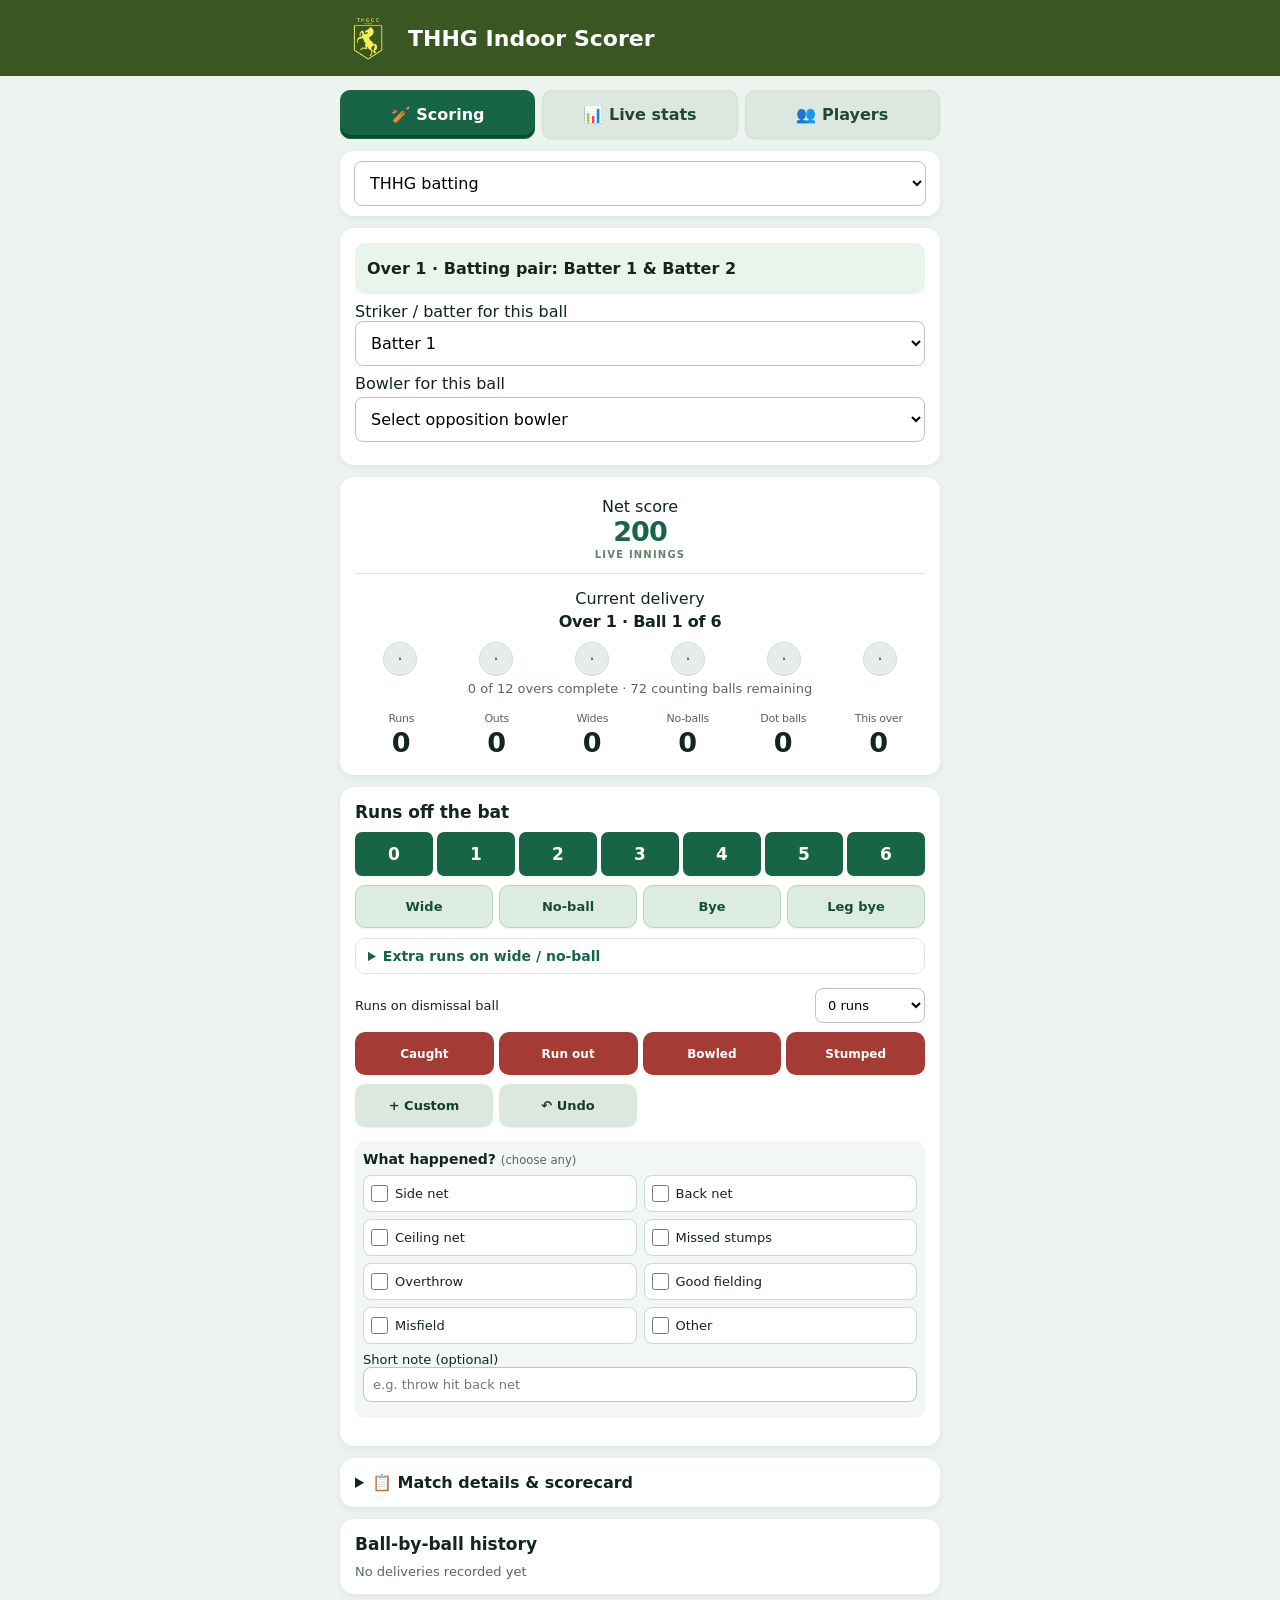
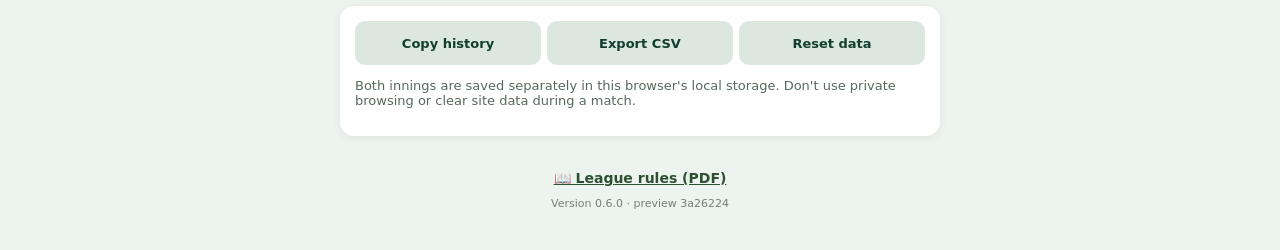
==== commit 18ec0c1d: "Preview: update pr-6 [skip ci]" ====
--- a/previews/pr-6/index.html
+++ b/previews/pr-6/index.html
@@ -1,5 +1,5 @@
 <!DOCTYPE html>
-<html lang="en"><head><meta charset="utf-8"/><meta content="width=device-width,initial-scale=1,maximum-scale=1" name="viewport"/><meta content="#3a5623" name="theme-color"/><meta content="yes" name="apple-mobile-web-app-capable"/><meta content="default" name="apple-mobile-web-app-status-bar-style"/><meta content="THHG Scorer" name="apple-mobile-web-app-title"/><meta content="yes" name="mobile-web-app-capable"/><link href="./manifest.webmanifest" rel="manifest"/><link href="./icon-180.png" rel="apple-touch-icon"/><link href="./icon-192.png" rel="icon"/><title>THHG Indoor Scorer — Match Lineup</title><link href="./css/styles.css?v=b8002b3" rel="stylesheet"/></head><body><header><div class="header-inner"><img alt="THHG Cricket Club logo" class="club-logo" src="[data-uri]"/><h1>THHG Indoor Scorer</h1></div></header><main><nav aria-label="Scorer screens" class="screen-tabs"><button class="active" id="scoringTab" onclick="showScreen('scoring')">🏏 Scoring</button><button id="liveTab" onclick="showScreen('live')">📊 Live stats</button><button id="playersTab" onclick="showScreen('players')">👥 Players</button></nav><div id="playersScreen" style="display:none"><section class="card" id="orderSetup"><details id="orderDetails" open><summary style="cursor:pointer;font-weight:700">⚙️ Batting &amp; bowling order</summary><p class="muted">Set your batting pairs and bowling order before scoring. These are saved on this device.</p><h2>Six players</h2><div id="playerFields"><p class="muted">Loading player entry…</p></div><p id="appLoadError" role="alert" style="display:none;color:#9b1c1c;font-weight:700"></p><p class="muted">Enter six distinct names, then choose each player once in the batting pairs and bowling rotation.</p><div id="battingOrderFields"></div><div id="bowlingOrderFields"></div><div class="row"><button type="button" class="secondary" onclick="saveOrder()">Save order</button></div><p class="muted" id="orderStatus" role="status"></p></details></section><section class="card player-setup"><h2>Match setup</h2><p class="muted">Enter the fixture first, then add the opposition batters below.</p><label>Opposition team<input id="opponentName" placeholder="e.g. Sprotbrough" type="text"/></label><div class="player-setup-grid"><label>Match date<input id="matchDate" type="date"/></label><label>THHG playing as<select id="homeAway"><option value="home">Home</option><option value="away">Away</option></select></label></div><label>Venue<input id="matchVenue" readonly type="text" value="S20 The Boundary"/></label></section><section class="card player-setup"><h2>Opposition batting pairs</h2><p class="muted">Add six batters in batting order. Each pair bats for four overs.</p><div class="player-pair"><h3>Pair 1 <small>Overs 1–4</small></h3><div class="player-setup-grid"><label>Batter 1<input id="oppBatter1" placeholder="Name" type="text"/></label><label>Batter 2<input id="oppBatter2" placeholder="Name" type="text"/></label></div></div><div class="player-pair"><h3>Pair 2 <small>Overs 5–8</small></h3><div class="player-setup-grid"><label>Batter 3<input id="oppBatter3" placeholder="Name" type="text"/></label><label>Batter 4<input id="oppBatter4" placeholder="Name" type="text"/></label></div></div><div class="player-pair"><h3>Pair 3 <small>Overs 9–12</small></h3><div class="player-setup-grid"><label>Batter 5<input id="oppBatter5" placeholder="Name" type="text"/></label><label>Batter 6<input id="oppBatter6" placeholder="Name" type="text"/></label></div></div></section></div><div id="scoringScreen"><section class="card" style="padding:10px 14px"><select aria-label="Innings being scored" id="inningsSide" style="margin:0"><option value="THHG batting">THHG batting</option><option value="THHG bowling">THHG bowling</option></select></section><section class="card" id="lineup"><div id="lineupNow" style="background:#e9f4ed;border-radius:10px;padding:12px;font-weight:650;line-height:1.7"></div><label>Striker / batter for this ball<select id="striker"></select></label><label>Bowler for this ball<select id="bowler"></select><select id="oppositionBowler" style="display:none;margin-top:4px"></select><input autocomplete="off" id="newOppositionBowler" placeholder="New opposition bowler name" style="display:none;margin-top:4px" type="text"/></label></section><section class="card stats"><div class="stat score-primary"><span>Net score</span><b id="net">200</b><small class="scoreboard-caption">LIVE INNINGS</small></div><div class="stat delivery-stat"><span>Current delivery</span><b id="overs">Over 1 · Ball 1 of 6</b><div aria-label="Current over deliveries" class="over-balls" id="currentOverGraphic"></div><div id="finalOverIndicator" style="display:none;margin-top:7px"><span style="display:inline-block;background:#fff1c2;color:#725000;border-radius:6px;padding:3px 8px;font-weight:800;font-size:12px">FINAL OVER</span><div style="font-size:12px;margin:5px 0;color:#57685d">6 legal deliveries required</div><div id="finalOverDots" style="display:flex;gap:4px"></div></div><div id="overProgress" style="font-size:13px;color:#57685d;margin-top:5px">0 of 12 overs completed · 12 remaining</div></div><div class="stat minor-stat"><span>Runs</span><b id="runs">0</b></div><div class="stat minor-stat"><span>Outs</span><b id="wickets">0</b></div><div class="stat minor-stat"><span>Wides</span><b id="wides">0</b></div><div class="stat minor-stat"><span>No-balls</span><b id="noballs">0</b></div><div class="stat minor-stat"><span>Dot balls</span><b id="dots">0</b></div><div class="stat minor-stat"><span>This over</span><b id="thisOver">0</b></div></section><section class="card"><h2>Runs off the bat</h2><div class="buttons" id="runButtons"></div><div class="score-actions">
+<html lang="en"><head><meta charset="utf-8"/><meta content="width=device-width,initial-scale=1,maximum-scale=1" name="viewport"/><meta content="#3a5623" name="theme-color"/><meta content="yes" name="apple-mobile-web-app-capable"/><meta content="default" name="apple-mobile-web-app-status-bar-style"/><meta content="THHG Scorer" name="apple-mobile-web-app-title"/><meta content="yes" name="mobile-web-app-capable"/><link href="./manifest.webmanifest" rel="manifest"/><link href="./icon-180.png" rel="apple-touch-icon"/><link href="./icon-192.png" rel="icon"/><title>THHG Indoor Scorer — Match Lineup</title><link href="./css/styles.css?v=3a26224" rel="stylesheet"/></head><body><header><div class="header-inner"><img alt="THHG Cricket Club logo" class="club-logo" src="[data-uri]"/><h1>THHG Indoor Scorer</h1></div></header><main><nav aria-label="Scorer screens" class="screen-tabs"><button class="active" id="scoringTab" onclick="showScreen('scoring')">🏏 Scoring</button><button id="liveTab" onclick="showScreen('live')">📊 Live stats</button><button id="playersTab" onclick="showScreen('players')">👥 Players</button></nav><div id="playersScreen" style="display:none"><section class="card" id="orderSetup"><details id="orderDetails" open><summary style="cursor:pointer;font-weight:700">⚙️ Batting &amp; bowling order</summary><p class="muted">Set your batting pairs and bowling order before scoring. These are saved on this device.</p><h2>Six players</h2><div id="playerFields"><p class="muted">Loading player entry…</p></div><p id="appLoadError" role="alert" style="display:none;color:#9b1c1c;font-weight:700"></p><p class="muted">Enter six distinct names, then choose each player once in the batting pairs and bowling rotation.</p><div id="battingOrderFields"></div><div id="bowlingOrderFields"></div><div class="row"><button type="button" class="secondary" onclick="saveOrder()">Save order</button></div><p class="muted" id="orderStatus" role="status"></p></details></section><section class="card player-setup"><h2>Match setup</h2><p class="muted">Enter the fixture first, then add the opposition batters below.</p><label>Opposition team<input id="opponentName" placeholder="e.g. Sprotbrough" type="text"/></label><div class="player-setup-grid"><label>Match date<input id="matchDate" type="date"/></label><label>THHG playing as<select id="homeAway"><option value="home">Home</option><option value="away">Away</option></select></label></div><label>Venue<input id="matchVenue" readonly type="text" value="S20 The Boundary"/></label></section><section class="card player-setup"><h2>Opposition batting pairs</h2><p class="muted">Add six batters in batting order. Each pair bats for four overs.</p><div class="player-pair"><h3>Pair 1 <small>Overs 1–4</small></h3><div class="player-setup-grid"><label>Batter 1<input id="oppBatter1" placeholder="Name" type="text"/></label><label>Batter 2<input id="oppBatter2" placeholder="Name" type="text"/></label></div></div><div class="player-pair"><h3>Pair 2 <small>Overs 5–8</small></h3><div class="player-setup-grid"><label>Batter 3<input id="oppBatter3" placeholder="Name" type="text"/></label><label>Batter 4<input id="oppBatter4" placeholder="Name" type="text"/></label></div></div><div class="player-pair"><h3>Pair 3 <small>Overs 9–12</small></h3><div class="player-setup-grid"><label>Batter 5<input id="oppBatter5" placeholder="Name" type="text"/></label><label>Batter 6<input id="oppBatter6" placeholder="Name" type="text"/></label></div></div></section></div><div id="scoringScreen"><section class="card" style="padding:10px 14px"><select aria-label="Innings being scored" id="inningsSide" style="margin:0"><option value="THHG batting">THHG batting</option><option value="THHG bowling">THHG bowling</option></select></section><section class="card" id="lineup"><div id="lineupNow" style="background:#e9f4ed;border-radius:10px;padding:12px;font-weight:650;line-height:1.7"></div><label>Striker / batter for this ball<select id="striker"></select></label><label>Bowler for this ball<select id="bowler"></select><select id="oppositionBowler" style="display:none;margin-top:4px"></select><input autocomplete="off" id="newOppositionBowler" placeholder="New opposition bowler name" style="display:none;margin-top:4px" type="text"/></label></section><section class="card stats"><div class="stat score-primary"><span>Net score</span><b id="net">200</b><small class="scoreboard-caption">LIVE INNINGS</small></div><div class="stat delivery-stat"><span>Current delivery</span><b id="overs">Over 1 · Ball 1 of 6</b><div aria-label="Current over deliveries" class="over-balls" id="currentOverGraphic"></div><div id="finalOverIndicator" style="display:none;margin-top:7px"><span style="display:inline-block;background:#fff1c2;color:#725000;border-radius:6px;padding:3px 8px;font-weight:800;font-size:12px">FINAL OVER</span><div style="font-size:12px;margin:5px 0;color:#57685d">6 legal deliveries required</div><div id="finalOverDots" style="display:flex;gap:4px"></div></div><div id="overProgress" style="font-size:13px;color:#57685d;margin-top:5px">0 of 12 overs completed · 12 remaining</div></div><div class="stat minor-stat"><span>Runs</span><b id="runs">0</b></div><div class="stat minor-stat"><span>Outs</span><b id="wickets">0</b></div><div class="stat minor-stat"><span>Wides</span><b id="wides">0</b></div><div class="stat minor-stat"><span>No-balls</span><b id="noballs">0</b></div><div class="stat minor-stat"><span>Dot balls</span><b id="dots">0</b></div><div class="stat minor-stat"><span>This over</span><b id="thisOver">0</b></div></section><section class="card"><h2>Runs off the bat</h2><div class="buttons" id="runButtons"></div><div class="score-actions">
 <div class="score-action"><button onclick="extra('wide')">Wide</button></div>
 <div class="score-action"><button onclick="extra('noball')">No-ball</button></div>
 <div class="score-action"><button onclick="extra('bye')">Bye</button></div>
@@ -7,8 +7,8 @@
 </div><details class="extra-options"><summary>Extra runs on wide / no-ball</summary><div class="extra-options-grid"><label>Completed runs<select id="completedRuns"><option value="0">0</option><option value="1">1 (+2)</option><option value="2">2 (+4)</option><option value="3">3 (+6)</option></select></label><label>No-ball bat runs<select id="noBallBatRuns"><option value="0">0</option><option value="1">1</option><option value="2">2</option><option value="3">3</option><option value="4">4</option><option value="5">5</option><option value="6">6</option></select></label></div><p class="muted">Only change these when batters complete runs or score off a no-ball. Both reset after scoring.</p></details><div class="dismissal-runs"><label for="wicketRuns">Runs on dismissal ball</label><select id="wicketRuns"><option value="0">0 runs</option><option value="1">1 run</option><option value="2">2 runs</option><option value="3">3 runs</option><option value="4">4 runs</option><option value="5">5 runs</option><option value="6">6 runs</option></select></div><div class="dismissal-row"><button onclick="wicket('Caught')">Caught</button><button onclick="wicket('Run out')">Run out</button><button onclick="wicket('Bowled')">Bowled</button><button onclick="wicket('Stumped')">Stumped</button></div><div class="score-actions">
 <div class="score-action utility"><button onclick="custom()">+ Custom</button></div>
 <div class="score-action utility"><button onclick="undo()">↶ Undo</button></div>
-</div><div class="story"><div class="story-heading">What happened? <small>(choose any)</small></div><div class="story-choices"><label class="story-choice"><input name="storyChoice" type="checkbox" value="Side net"/><span>Side net</span></label><label class="story-choice"><input name="storyChoice" type="checkbox" value="Back net"/><span>Back net</span></label><label class="story-choice"><input name="storyChoice" type="checkbox" value="Ceiling net"/><span>Ceiling net</span></label><label class="story-choice"><input name="storyChoice" type="checkbox" value="Missed stumps"/><span>Missed stumps</span></label><label class="story-choice"><input name="storyChoice" type="checkbox" value="Overthrow"/><span>Overthrow</span></label><label class="story-choice"><input name="storyChoice" type="checkbox" value="Good fielding"/><span>Good fielding</span></label><label class="story-choice"><input name="storyChoice" type="checkbox" value="Misfield"/><span>Misfield</span></label><label class="story-choice"><input name="storyChoice" type="checkbox" value="Other"/><span>Other</span></label></div><label>Short note (optional)<input id="storyNote" placeholder="e.g. throw hit back net"/></label></div><p class="muted" id="notice"></p></section><details class="card"><summary style="cursor:pointer;font-weight:700">📋 Match details &amp; scorecard</summary><p class="muted">Edit match details in the Players tab.</p><h2 style="margin-top:15px">Over-by-over</h2><div class="log" id="overTable"></div><h2 style="margin-top:15px">Batters</h2><div class="log" id="batterTable"></div><h2 style="margin-top:15px">Bowlers</h2><div class="log" id="bowlerTable"></div><p class="muted">Batter runs are attributed to the selected striker. Enter opposition batter names in the Players tab, and select the correct batter before each delivery. Runs on wides, no-balls, byes and leg-byes are extras, not batter runs.</p></details><section class="card"><h2>Ball-by-ball history</h2><div class="log" id="history"></div></section><section class="card"><div class="row history-actions"><button class="secondary" onclick="copyBallHistory()">Copy history</button><button class="secondary" onclick="exportCsv()">Export CSV</button><button class="secondary" onclick="resetTestData()">Reset data</button></div><p class="muted">Both innings are saved separately in this browser's local storage. Don't use private browsing or clear site data during a match. </p></section></div><div id="liveScreen" style="display:none"><section class="card"><h2>Live match stats</h2><div class="stat-grid" id="liveStatGrid"></div></section><section class="card"><h2>Current over</h2><div class="over-balls" id="liveOverBalls"></div></section><section class="card"><h2>Official-style scorecard</h2><p class="muted">Figures are calculated from recorded deliveries for the selected innings.</p><div id="matchResultSummary"></div><div id="officialMatchDetails"></div><div id="officialScorecard"></div><div id="officialBowlingStats"></div></section></div><div style="text-align:center;padding:20px 8px 26px"><a href="./SYW%26G%20Indoor%20Handbook%202026-27.pdf" target="_blank" rel="noopener" style="font-size:14px;font-weight:700;color:#2e5030;text-decoration:underline">📖 League rules (PDF)</a><div style="font-size:11px;color:#718075;margin-top:10px" id="appVersion">Version 0.6.0 · preview b8002b3</div></div></main><script>
+</div><div class="story"><div class="story-heading">What happened? <small>(choose any)</small></div><div class="story-choices"><label class="story-choice"><input name="storyChoice" type="checkbox" value="Side net"/><span>Side net</span></label><label class="story-choice"><input name="storyChoice" type="checkbox" value="Back net"/><span>Back net</span></label><label class="story-choice"><input name="storyChoice" type="checkbox" value="Ceiling net"/><span>Ceiling net</span></label><label class="story-choice"><input name="storyChoice" type="checkbox" value="Missed stumps"/><span>Missed stumps</span></label><label class="story-choice"><input name="storyChoice" type="checkbox" value="Overthrow"/><span>Overthrow</span></label><label class="story-choice"><input name="storyChoice" type="checkbox" value="Good fielding"/><span>Good fielding</span></label><label class="story-choice"><input name="storyChoice" type="checkbox" value="Misfield"/><span>Misfield</span></label><label class="story-choice"><input name="storyChoice" type="checkbox" value="Other"/><span>Other</span></label></div><label>Short note (optional)<input id="storyNote" placeholder="e.g. throw hit back net"/></label></div><p class="muted" id="notice"></p></section><details class="card"><summary style="cursor:pointer;font-weight:700">📋 Match details &amp; scorecard</summary><p class="muted">Edit match details in the Players tab.</p><h2 style="margin-top:15px">Over-by-over</h2><div class="log" id="overTable"></div><h2 style="margin-top:15px">Batters</h2><div class="log" id="batterTable"></div><h2 style="margin-top:15px">Bowlers</h2><div class="log" id="bowlerTable"></div><p class="muted">Batter runs are attributed to the selected striker. Enter opposition batter names in the Players tab, and select the correct batter before each delivery. Runs on wides, no-balls, byes and leg-byes are extras, not batter runs.</p></details><section class="card"><h2>Ball-by-ball history</h2><div class="log" id="history"></div></section><section class="card"><div class="row history-actions"><button class="secondary" onclick="copyBallHistory()">Copy history</button><button class="secondary" onclick="exportCsv()">Export CSV</button><button class="secondary" onclick="resetTestData()">Reset data</button></div><p class="muted">Both innings are saved separately in this browser's local storage. Don't use private browsing or clear site data during a match. </p></section></div><div id="liveScreen" style="display:none"><section class="card"><details><summary style="cursor:pointer;font-weight:750">🏆 Sunday 1 Nov · THHG v Sprotbrough</summary><p class="muted">Verified paper score totals, kept separate from the live match. Individual balls have not been reconstructed.</p><div class="sheet-result"><strong>THHG won by 39 net runs</strong><span>THHG (away) 282 · 97 runs · 3 wickets</span><span>Sprotbrough (home) 243 · 73 runs · 6 wickets</span><span>S20 The Boundary · 1 November 2026</span></div><div class="official-scroll"><table class="official-table"><thead><tr><th>Overs</th><th>THHG net</th><th>Sprotbrough net</th></tr></thead><tbody><tr><td>1–4</td><td>226</td><td>210</td></tr><tr><td>5–8</td><td>244</td><td>214</td></tr><tr><td>9–12</td><td>282</td><td>243</td></tr></tbody></table></div></details></section><section class="card"><h2>Live match stats</h2><div class="stat-grid" id="liveStatGrid"></div></section><section class="card"><h2>Current over</h2><div class="over-balls" id="liveOverBalls"></div></section><section class="card"><h2>Official-style scorecard</h2><p class="muted">Figures are calculated from recorded deliveries for the selected innings.</p><div id="matchResultSummary"></div><div id="officialMatchDetails"></div><div id="officialScorecard"></div><div id="officialBowlingStats"></div></section></div><div style="text-align:center;padding:20px 8px 26px"><a href="./SYW%26G%20Indoor%20Handbook%202026-27.pdf" target="_blank" rel="noopener" style="font-size:14px;font-weight:700;color:#2e5030;text-decoration:underline">📖 League rules (PDF)</a><div style="font-size:11px;color:#718075;margin-top:10px" id="appVersion">Version 0.6.0 · preview 3a26224</div></div></main><script>
 window.addEventListener('error',function(e){var el=document.getElementById('appLoadError');if(el){el.style.display='block';el.textContent='App error: '+(e.message||'A script could not load')+' — please send a screenshot of this message.';}});
 window.addEventListener('unhandledrejection',function(e){var el=document.getElementById('appLoadError');if(el){el.style.display='block';el.textContent='App error: '+String(e.reason||'Unexpected error');}});
 window.addEventListener('load',function(){setTimeout(function(){if(document.querySelectorAll('[data-roster]').length!==6){var el=document.getElementById('appLoadError');if(el){el.style.display='block';el.textContent=el.textContent||'Player entry did not initialise. Please send a screenshot of this message.';}}},1000);});
-</script><script src="./js/scoring.js?v=b8002b3"></script><script src="./js/players.js?v=b8002b3"></script><script src="./js/app.js?v=b8002b3"></script></body></html>
+</script><script src="./js/scoring.js?v=3a26224"></script><script src="./js/players.js?v=3a26224"></script><script src="./js/app.js?v=3a26224"></script></body></html>
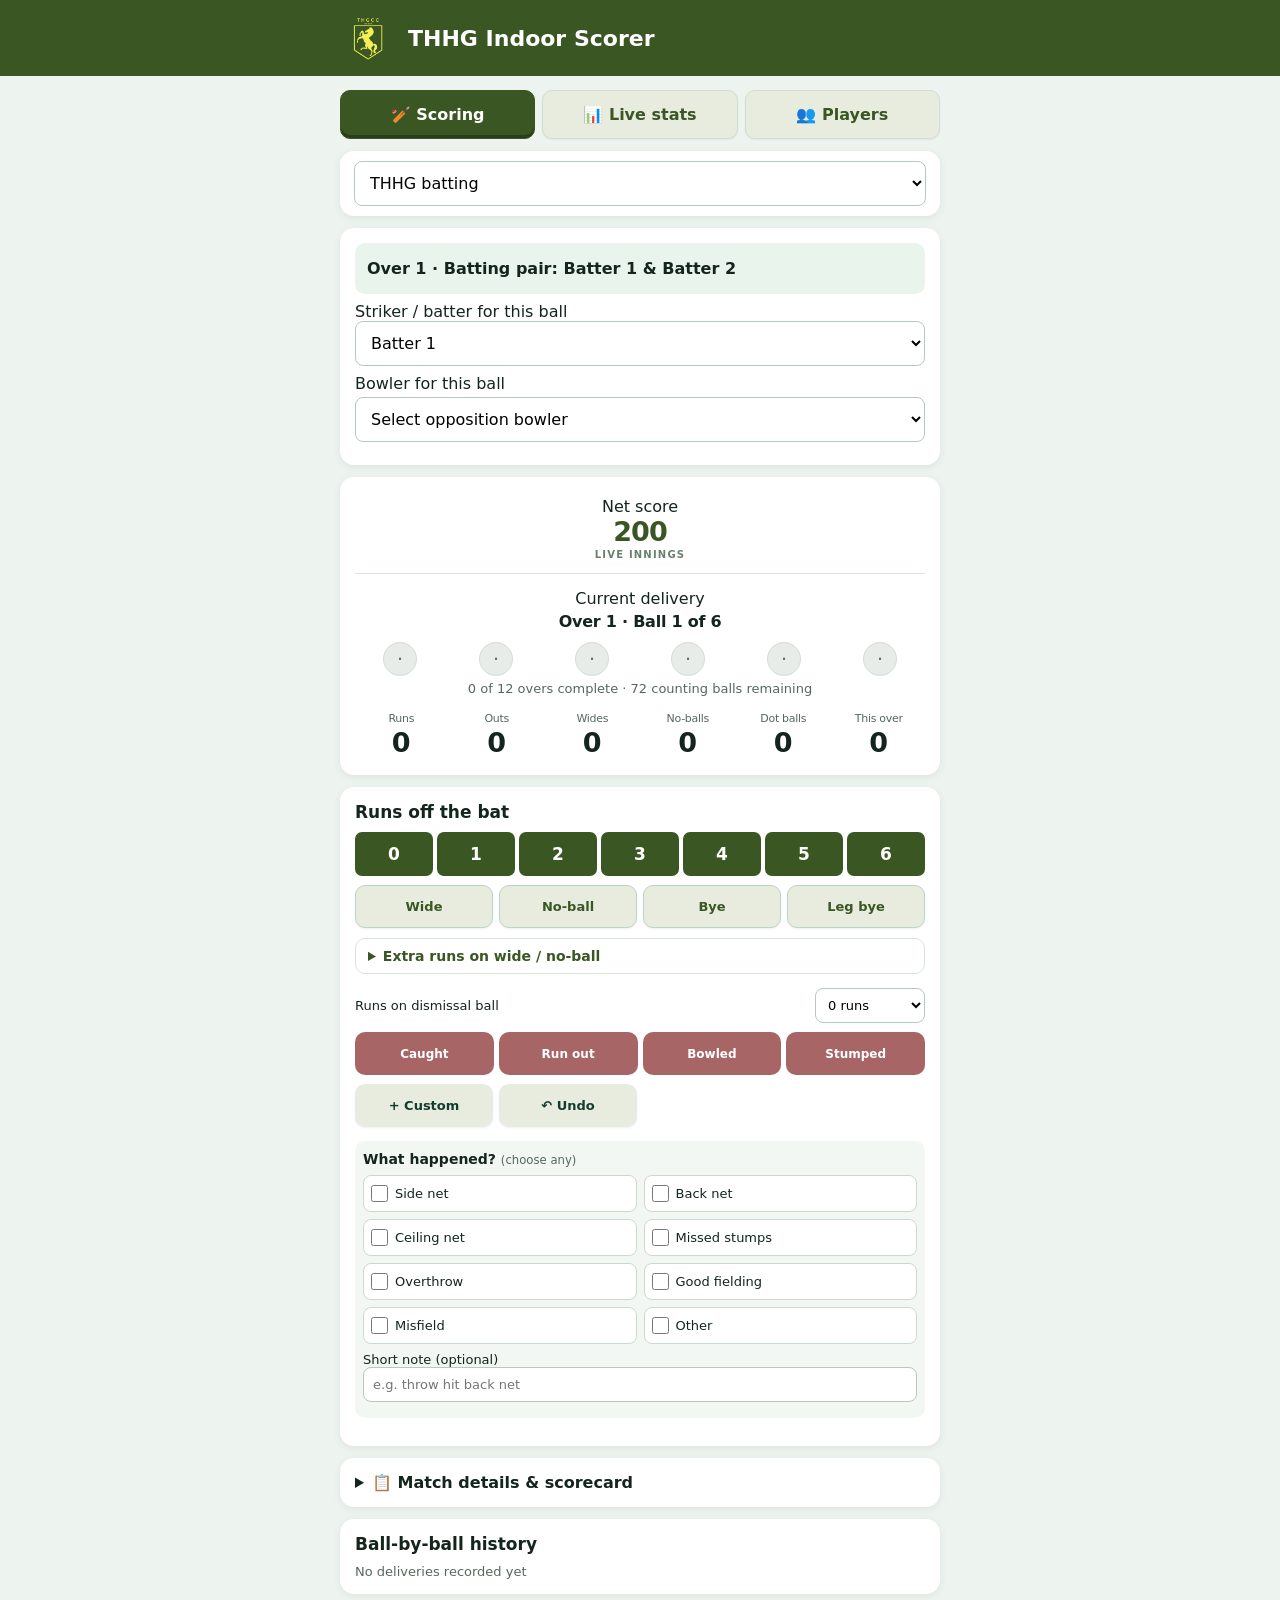
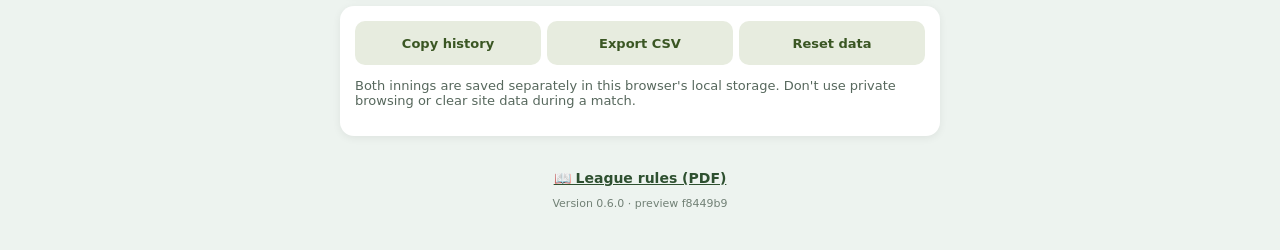
==== commit c8f12897: "Preview: update pr-6 [skip ci]" ====
--- a/previews/pr-6/index.html
+++ b/previews/pr-6/index.html
@@ -1,5 +1,5 @@
 <!DOCTYPE html>
-<html lang="en"><head><meta charset="utf-8"/><meta content="width=device-width,initial-scale=1,maximum-scale=1" name="viewport"/><meta content="#3a5623" name="theme-color"/><meta content="yes" name="apple-mobile-web-app-capable"/><meta content="default" name="apple-mobile-web-app-status-bar-style"/><meta content="THHG Scorer" name="apple-mobile-web-app-title"/><meta content="yes" name="mobile-web-app-capable"/><link href="./manifest.webmanifest" rel="manifest"/><link href="./icon-180.png" rel="apple-touch-icon"/><link href="./icon-192.png" rel="icon"/><title>THHG Indoor Scorer — Match Lineup</title><link href="./css/styles.css?v=3a26224" rel="stylesheet"/></head><body><header><div class="header-inner"><img alt="THHG Cricket Club logo" class="club-logo" src="[data-uri]"/><h1>THHG Indoor Scorer</h1></div></header><main><nav aria-label="Scorer screens" class="screen-tabs"><button class="active" id="scoringTab" onclick="showScreen('scoring')">🏏 Scoring</button><button id="liveTab" onclick="showScreen('live')">📊 Live stats</button><button id="playersTab" onclick="showScreen('players')">👥 Players</button></nav><div id="playersScreen" style="display:none"><section class="card" id="orderSetup"><details id="orderDetails" open><summary style="cursor:pointer;font-weight:700">⚙️ Batting &amp; bowling order</summary><p class="muted">Set your batting pairs and bowling order before scoring. These are saved on this device.</p><h2>Six players</h2><div id="playerFields"><p class="muted">Loading player entry…</p></div><p id="appLoadError" role="alert" style="display:none;color:#9b1c1c;font-weight:700"></p><p class="muted">Enter six distinct names, then choose each player once in the batting pairs and bowling rotation.</p><div id="battingOrderFields"></div><div id="bowlingOrderFields"></div><div class="row"><button type="button" class="secondary" onclick="saveOrder()">Save order</button></div><p class="muted" id="orderStatus" role="status"></p></details></section><section class="card player-setup"><h2>Match setup</h2><p class="muted">Enter the fixture first, then add the opposition batters below.</p><label>Opposition team<input id="opponentName" placeholder="e.g. Sprotbrough" type="text"/></label><div class="player-setup-grid"><label>Match date<input id="matchDate" type="date"/></label><label>THHG playing as<select id="homeAway"><option value="home">Home</option><option value="away">Away</option></select></label></div><label>Venue<input id="matchVenue" readonly type="text" value="S20 The Boundary"/></label></section><section class="card player-setup"><h2>Opposition batting pairs</h2><p class="muted">Add six batters in batting order. Each pair bats for four overs.</p><div class="player-pair"><h3>Pair 1 <small>Overs 1–4</small></h3><div class="player-setup-grid"><label>Batter 1<input id="oppBatter1" placeholder="Name" type="text"/></label><label>Batter 2<input id="oppBatter2" placeholder="Name" type="text"/></label></div></div><div class="player-pair"><h3>Pair 2 <small>Overs 5–8</small></h3><div class="player-setup-grid"><label>Batter 3<input id="oppBatter3" placeholder="Name" type="text"/></label><label>Batter 4<input id="oppBatter4" placeholder="Name" type="text"/></label></div></div><div class="player-pair"><h3>Pair 3 <small>Overs 9–12</small></h3><div class="player-setup-grid"><label>Batter 5<input id="oppBatter5" placeholder="Name" type="text"/></label><label>Batter 6<input id="oppBatter6" placeholder="Name" type="text"/></label></div></div></section></div><div id="scoringScreen"><section class="card" style="padding:10px 14px"><select aria-label="Innings being scored" id="inningsSide" style="margin:0"><option value="THHG batting">THHG batting</option><option value="THHG bowling">THHG bowling</option></select></section><section class="card" id="lineup"><div id="lineupNow" style="background:#e9f4ed;border-radius:10px;padding:12px;font-weight:650;line-height:1.7"></div><label>Striker / batter for this ball<select id="striker"></select></label><label>Bowler for this ball<select id="bowler"></select><select id="oppositionBowler" style="display:none;margin-top:4px"></select><input autocomplete="off" id="newOppositionBowler" placeholder="New opposition bowler name" style="display:none;margin-top:4px" type="text"/></label></section><section class="card stats"><div class="stat score-primary"><span>Net score</span><b id="net">200</b><small class="scoreboard-caption">LIVE INNINGS</small></div><div class="stat delivery-stat"><span>Current delivery</span><b id="overs">Over 1 · Ball 1 of 6</b><div aria-label="Current over deliveries" class="over-balls" id="currentOverGraphic"></div><div id="finalOverIndicator" style="display:none;margin-top:7px"><span style="display:inline-block;background:#fff1c2;color:#725000;border-radius:6px;padding:3px 8px;font-weight:800;font-size:12px">FINAL OVER</span><div style="font-size:12px;margin:5px 0;color:#57685d">6 legal deliveries required</div><div id="finalOverDots" style="display:flex;gap:4px"></div></div><div id="overProgress" style="font-size:13px;color:#57685d;margin-top:5px">0 of 12 overs completed · 12 remaining</div></div><div class="stat minor-stat"><span>Runs</span><b id="runs">0</b></div><div class="stat minor-stat"><span>Outs</span><b id="wickets">0</b></div><div class="stat minor-stat"><span>Wides</span><b id="wides">0</b></div><div class="stat minor-stat"><span>No-balls</span><b id="noballs">0</b></div><div class="stat minor-stat"><span>Dot balls</span><b id="dots">0</b></div><div class="stat minor-stat"><span>This over</span><b id="thisOver">0</b></div></section><section class="card"><h2>Runs off the bat</h2><div class="buttons" id="runButtons"></div><div class="score-actions">
+<html lang="en"><head><meta charset="utf-8"/><meta content="width=device-width,initial-scale=1,maximum-scale=1" name="viewport"/><meta content="#3a5623" name="theme-color"/><meta content="yes" name="apple-mobile-web-app-capable"/><meta content="default" name="apple-mobile-web-app-status-bar-style"/><meta content="THHG Scorer" name="apple-mobile-web-app-title"/><meta content="yes" name="mobile-web-app-capable"/><link href="./manifest.webmanifest" rel="manifest"/><link href="./icon-180.png" rel="apple-touch-icon"/><link href="./icon-192.png" rel="icon"/><title>THHG Indoor Scorer — Match Lineup</title><link href="./css/styles.css?v=f8449b9" rel="stylesheet"/></head><body><header><div class="header-inner"><img alt="THHG Cricket Club logo" class="club-logo" src="[data-uri]"/><h1>THHG Indoor Scorer</h1></div></header><main><nav aria-label="Scorer screens" class="screen-tabs"><button class="active" id="scoringTab" onclick="showScreen('scoring')">🏏 Scoring</button><button id="liveTab" onclick="showScreen('live')">📊 Live stats</button><button id="playersTab" onclick="showScreen('players')">👥 Players</button></nav><div id="playersScreen" style="display:none"><section class="card" id="orderSetup"><details id="orderDetails" open><summary style="cursor:pointer;font-weight:700">⚙️ Batting &amp; bowling order</summary><p class="muted">Set your batting pairs and bowling order before scoring. These are saved on this device.</p><h2>Six players</h2><div id="playerFields"><p class="muted">Loading player entry…</p></div><p id="appLoadError" role="alert" style="display:none;color:#9b1c1c;font-weight:700"></p><p class="muted">Enter six distinct names, then choose each player once in the batting pairs and bowling rotation.</p><div id="battingOrderFields"></div><div id="bowlingOrderFields"></div><div class="row"><button type="button" class="secondary" onclick="saveOrder()">Save order</button></div><p class="muted" id="orderStatus" role="status"></p></details></section><section class="card player-setup"><h2>Match setup</h2><p class="muted">Enter the fixture first, then add the opposition batters below.</p><label>Opposition team<input id="opponentName" placeholder="e.g. Sprotbrough" type="text"/></label><div class="player-setup-grid"><label>Match date<input id="matchDate" type="date"/></label><label>THHG playing as<select id="homeAway"><option value="home">Home</option><option value="away">Away</option></select></label></div><label>Venue<input id="matchVenue" readonly type="text" value="S20 The Boundary"/></label></section><section class="card player-setup"><h2>Opposition batting pairs</h2><p class="muted">Add six batters in batting order. Each pair bats for four overs.</p><div class="player-pair"><h3>Pair 1 <small>Overs 1–4</small></h3><div class="player-setup-grid"><label>Batter 1<input id="oppBatter1" placeholder="Name" type="text"/></label><label>Batter 2<input id="oppBatter2" placeholder="Name" type="text"/></label></div></div><div class="player-pair"><h3>Pair 2 <small>Overs 5–8</small></h3><div class="player-setup-grid"><label>Batter 3<input id="oppBatter3" placeholder="Name" type="text"/></label><label>Batter 4<input id="oppBatter4" placeholder="Name" type="text"/></label></div></div><div class="player-pair"><h3>Pair 3 <small>Overs 9–12</small></h3><div class="player-setup-grid"><label>Batter 5<input id="oppBatter5" placeholder="Name" type="text"/></label><label>Batter 6<input id="oppBatter6" placeholder="Name" type="text"/></label></div></div></section></div><div id="scoringScreen"><section class="card" style="padding:10px 14px"><select aria-label="Innings being scored" id="inningsSide" style="margin:0"><option value="THHG batting">THHG batting</option><option value="THHG bowling">THHG bowling</option></select></section><section class="card" id="lineup"><div id="lineupNow" style="background:#e9f4ed;border-radius:10px;padding:12px;font-weight:650;line-height:1.7"></div><label>Striker / batter for this ball<select id="striker"></select></label><label>Bowler for this ball<select id="bowler"></select><select id="oppositionBowler" style="display:none;margin-top:4px"></select><input autocomplete="off" id="newOppositionBowler" placeholder="New opposition bowler name" style="display:none;margin-top:4px" type="text"/></label></section><section class="card stats"><div class="stat score-primary"><span>Net score</span><b id="net">200</b><small class="scoreboard-caption">LIVE INNINGS</small></div><div class="stat delivery-stat"><span>Current delivery</span><b id="overs">Over 1 · Ball 1 of 6</b><div aria-label="Current over deliveries" class="over-balls" id="currentOverGraphic"></div><div id="finalOverIndicator" style="display:none;margin-top:7px"><span style="display:inline-block;background:#fff1c2;color:#725000;border-radius:6px;padding:3px 8px;font-weight:800;font-size:12px">FINAL OVER</span><div style="font-size:12px;margin:5px 0;color:#57685d">6 legal deliveries required</div><div id="finalOverDots" style="display:flex;gap:4px"></div></div><div id="overProgress" style="font-size:13px;color:#57685d;margin-top:5px">0 of 12 overs completed · 12 remaining</div></div><div class="stat minor-stat"><span>Runs</span><b id="runs">0</b></div><div class="stat minor-stat"><span>Outs</span><b id="wickets">0</b></div><div class="stat minor-stat"><span>Wides</span><b id="wides">0</b></div><div class="stat minor-stat"><span>No-balls</span><b id="noballs">0</b></div><div class="stat minor-stat"><span>Dot balls</span><b id="dots">0</b></div><div class="stat minor-stat"><span>This over</span><b id="thisOver">0</b></div></section><section class="card"><h2>Runs off the bat</h2><div class="buttons" id="runButtons"></div><div class="score-actions">
 <div class="score-action"><button onclick="extra('wide')">Wide</button></div>
 <div class="score-action"><button onclick="extra('noball')">No-ball</button></div>
 <div class="score-action"><button onclick="extra('bye')">Bye</button></div>
@@ -7,8 +7,8 @@
 </div><details class="extra-options"><summary>Extra runs on wide / no-ball</summary><div class="extra-options-grid"><label>Completed runs<select id="completedRuns"><option value="0">0</option><option value="1">1 (+2)</option><option value="2">2 (+4)</option><option value="3">3 (+6)</option></select></label><label>No-ball bat runs<select id="noBallBatRuns"><option value="0">0</option><option value="1">1</option><option value="2">2</option><option value="3">3</option><option value="4">4</option><option value="5">5</option><option value="6">6</option></select></label></div><p class="muted">Only change these when batters complete runs or score off a no-ball. Both reset after scoring.</p></details><div class="dismissal-runs"><label for="wicketRuns">Runs on dismissal ball</label><select id="wicketRuns"><option value="0">0 runs</option><option value="1">1 run</option><option value="2">2 runs</option><option value="3">3 runs</option><option value="4">4 runs</option><option value="5">5 runs</option><option value="6">6 runs</option></select></div><div class="dismissal-row"><button onclick="wicket('Caught')">Caught</button><button onclick="wicket('Run out')">Run out</button><button onclick="wicket('Bowled')">Bowled</button><button onclick="wicket('Stumped')">Stumped</button></div><div class="score-actions">
 <div class="score-action utility"><button onclick="custom()">+ Custom</button></div>
 <div class="score-action utility"><button onclick="undo()">↶ Undo</button></div>
-</div><div class="story"><div class="story-heading">What happened? <small>(choose any)</small></div><div class="story-choices"><label class="story-choice"><input name="storyChoice" type="checkbox" value="Side net"/><span>Side net</span></label><label class="story-choice"><input name="storyChoice" type="checkbox" value="Back net"/><span>Back net</span></label><label class="story-choice"><input name="storyChoice" type="checkbox" value="Ceiling net"/><span>Ceiling net</span></label><label class="story-choice"><input name="storyChoice" type="checkbox" value="Missed stumps"/><span>Missed stumps</span></label><label class="story-choice"><input name="storyChoice" type="checkbox" value="Overthrow"/><span>Overthrow</span></label><label class="story-choice"><input name="storyChoice" type="checkbox" value="Good fielding"/><span>Good fielding</span></label><label class="story-choice"><input name="storyChoice" type="checkbox" value="Misfield"/><span>Misfield</span></label><label class="story-choice"><input name="storyChoice" type="checkbox" value="Other"/><span>Other</span></label></div><label>Short note (optional)<input id="storyNote" placeholder="e.g. throw hit back net"/></label></div><p class="muted" id="notice"></p></section><details class="card"><summary style="cursor:pointer;font-weight:700">📋 Match details &amp; scorecard</summary><p class="muted">Edit match details in the Players tab.</p><h2 style="margin-top:15px">Over-by-over</h2><div class="log" id="overTable"></div><h2 style="margin-top:15px">Batters</h2><div class="log" id="batterTable"></div><h2 style="margin-top:15px">Bowlers</h2><div class="log" id="bowlerTable"></div><p class="muted">Batter runs are attributed to the selected striker. Enter opposition batter names in the Players tab, and select the correct batter before each delivery. Runs on wides, no-balls, byes and leg-byes are extras, not batter runs.</p></details><section class="card"><h2>Ball-by-ball history</h2><div class="log" id="history"></div></section><section class="card"><div class="row history-actions"><button class="secondary" onclick="copyBallHistory()">Copy history</button><button class="secondary" onclick="exportCsv()">Export CSV</button><button class="secondary" onclick="resetTestData()">Reset data</button></div><p class="muted">Both innings are saved separately in this browser's local storage. Don't use private browsing or clear site data during a match. </p></section></div><div id="liveScreen" style="display:none"><section class="card"><details><summary style="cursor:pointer;font-weight:750">🏆 Sunday 1 Nov · THHG v Sprotbrough</summary><p class="muted">Verified paper score totals, kept separate from the live match. Individual balls have not been reconstructed.</p><div class="sheet-result"><strong>THHG won by 39 net runs</strong><span>THHG (away) 282 · 97 runs · 3 wickets</span><span>Sprotbrough (home) 243 · 73 runs · 6 wickets</span><span>S20 The Boundary · 1 November 2026</span></div><div class="official-scroll"><table class="official-table"><thead><tr><th>Overs</th><th>THHG net</th><th>Sprotbrough net</th></tr></thead><tbody><tr><td>1–4</td><td>226</td><td>210</td></tr><tr><td>5–8</td><td>244</td><td>214</td></tr><tr><td>9–12</td><td>282</td><td>243</td></tr></tbody></table></div></details></section><section class="card"><h2>Live match stats</h2><div class="stat-grid" id="liveStatGrid"></div></section><section class="card"><h2>Current over</h2><div class="over-balls" id="liveOverBalls"></div></section><section class="card"><h2>Official-style scorecard</h2><p class="muted">Figures are calculated from recorded deliveries for the selected innings.</p><div id="matchResultSummary"></div><div id="officialMatchDetails"></div><div id="officialScorecard"></div><div id="officialBowlingStats"></div></section></div><div style="text-align:center;padding:20px 8px 26px"><a href="./SYW%26G%20Indoor%20Handbook%202026-27.pdf" target="_blank" rel="noopener" style="font-size:14px;font-weight:700;color:#2e5030;text-decoration:underline">📖 League rules (PDF)</a><div style="font-size:11px;color:#718075;margin-top:10px" id="appVersion">Version 0.6.0 · preview 3a26224</div></div></main><script>
+</div><div class="story"><div class="story-heading">What happened? <small>(choose any)</small></div><div class="story-choices"><label class="story-choice"><input name="storyChoice" type="checkbox" value="Side net"/><span>Side net</span></label><label class="story-choice"><input name="storyChoice" type="checkbox" value="Back net"/><span>Back net</span></label><label class="story-choice"><input name="storyChoice" type="checkbox" value="Ceiling net"/><span>Ceiling net</span></label><label class="story-choice"><input name="storyChoice" type="checkbox" value="Missed stumps"/><span>Missed stumps</span></label><label class="story-choice"><input name="storyChoice" type="checkbox" value="Overthrow"/><span>Overthrow</span></label><label class="story-choice"><input name="storyChoice" type="checkbox" value="Good fielding"/><span>Good fielding</span></label><label class="story-choice"><input name="storyChoice" type="checkbox" value="Misfield"/><span>Misfield</span></label><label class="story-choice"><input name="storyChoice" type="checkbox" value="Other"/><span>Other</span></label></div><label>Short note (optional)<input id="storyNote" placeholder="e.g. throw hit back net"/></label></div><p class="muted" id="notice"></p></section><details class="card"><summary style="cursor:pointer;font-weight:700">📋 Match details &amp; scorecard</summary><p class="muted">Edit match details in the Players tab.</p><h2 style="margin-top:15px">Over-by-over</h2><div class="log" id="overTable"></div><h2 style="margin-top:15px">Batters</h2><div class="log" id="batterTable"></div><h2 style="margin-top:15px">Bowlers</h2><div class="log" id="bowlerTable"></div><p class="muted">Batter runs are attributed to the selected striker. Enter opposition batter names in the Players tab, and select the correct batter before each delivery. Runs on wides, no-balls, byes and leg-byes are extras, not batter runs.</p></details><section class="card"><h2>Ball-by-ball history</h2><div class="log" id="history"></div></section><section class="card"><div class="row history-actions"><button class="secondary" onclick="copyBallHistory()">Copy history</button><button class="secondary" onclick="exportCsv()">Export CSV</button><button class="secondary" onclick="resetTestData()">Reset data</button></div><p class="muted">Both innings are saved separately in this browser's local storage. Don't use private browsing or clear site data during a match. </p></section></div><div id="liveScreen" style="display:none"><section class="card"><details><summary style="cursor:pointer;font-weight:750">🏆 Sunday 1 Nov · THHG v Sprotbrough</summary><p class="muted">Verified paper score totals, kept separate from the live match. Individual balls have not been reconstructed.</p><div class="sheet-result"><strong>THHG won by 39 net runs</strong><span>THHG (away) 282 · 97 runs · 3 wickets</span><span>Sprotbrough (home) 243 · 73 runs · 6 wickets</span><span>S20 The Boundary · 1 November 2026</span></div><div class="official-scroll"><table class="official-table"><thead><tr><th>Overs</th><th>THHG net</th><th>Sprotbrough net</th></tr></thead><tbody><tr><td>1–4</td><td>226</td><td>210</td></tr><tr><td>5–8</td><td>244</td><td>214</td></tr><tr><td>9–12</td><td>282</td><td>243</td></tr></tbody></table></div></details></section><section class="card"><h2>Live match stats</h2><div class="stat-grid" id="liveStatGrid"></div></section><section class="card"><h2>Current over</h2><div class="over-balls" id="liveOverBalls"></div></section><section class="card"><h2>Official-style scorecard</h2><p class="muted">Figures are calculated from recorded deliveries for the selected innings.</p><div id="matchResultSummary"></div><div id="officialMatchDetails"></div><div id="officialScorecard"></div><div id="officialBowlingStats"></div></section></div><div style="text-align:center;padding:20px 8px 26px"><a href="./SYW%26G%20Indoor%20Handbook%202026-27.pdf" target="_blank" rel="noopener" style="font-size:14px;font-weight:700;color:#2e5030;text-decoration:underline">📖 League rules (PDF)</a><div style="font-size:11px;color:#718075;margin-top:10px" id="appVersion">Version 0.6.0 · preview f8449b9</div></div></main><script>
 window.addEventListener('error',function(e){var el=document.getElementById('appLoadError');if(el){el.style.display='block';el.textContent='App error: '+(e.message||'A script could not load')+' — please send a screenshot of this message.';}});
 window.addEventListener('unhandledrejection',function(e){var el=document.getElementById('appLoadError');if(el){el.style.display='block';el.textContent='App error: '+String(e.reason||'Unexpected error');}});
 window.addEventListener('load',function(){setTimeout(function(){if(document.querySelectorAll('[data-roster]').length!==6){var el=document.getElementById('appLoadError');if(el){el.style.display='block';el.textContent=el.textContent||'Player entry did not initialise. Please send a screenshot of this message.';}}},1000);});
-</script><script src="./js/scoring.js?v=3a26224"></script><script src="./js/players.js?v=3a26224"></script><script src="./js/app.js?v=3a26224"></script></body></html>
+</script><script src="./js/scoring.js?v=f8449b9"></script><script src="./js/players.js?v=f8449b9"></script><script src="./js/app.js?v=f8449b9"></script></body></html>
--- a/previews/pr-6/css/styles.css
+++ b/previews/pr-6/css/styles.css
@@ -1,10 +1,10 @@
-body{font:16px system-ui;margin:0;background:#edf3ef;color:#14251d}header{background:#3a5623;color:white;padding:10px 14px}.header-inner{max-width:600px;margin:auto;display:flex;align-items:center;gap:12px}.club-logo{width:56px;height:56px;object-fit:contain;flex-shrink:0}main{max-width:600px;margin:auto;padding:14px}.card{background:white;border-radius:14px;padding:15px;margin-bottom:12px;box-shadow:0 2px 8px #0001}h1{font-size:22px;margin:0}h2{font-size:17px;margin:0 0 10px}.stats{display:grid;grid-template-columns:repeat(6,minmax(0,1fr));gap:8px;text-align:center}.score-primary{grid-column:1/-1;padding:5px 0 5px}.score-primary b{font-size:52px;line-height:1.15;color:#176447}.delivery-stat{grid-column:1/-1;padding:15px 0 8px;border-top:1px solid #d9e4db}.delivery-stat b{font-size:21px!important;line-height:1.3;margin-top:4px}.minor-stat{grid-column:span 1;min-width:0}.minor-stat b{font-size:18px}.minor-stat span{display:block;font-size:clamp(8px,2.15vw,11px);color:#57685d;white-space:nowrap;letter-spacing:-.3px}.minor-stat b{font-size:19px;line-height:1.3}.stats{column-gap:3px}.stat b{font-size:27px;display:block}button,input,select{font:inherit}button{border:0;border-radius:10px;background:#176447;color:white;padding:14px 10px;font-weight:700;min-height:48px}button.secondary{background:#dce8df;color:#123d30}.buttons{display:grid;grid-template-columns:repeat(4,1fr);gap:8px}.buttons button{font-size:20px}#runButtons{grid-template-columns:repeat(7,minmax(0,1fr));gap:4px}#runButtons button{font-size:17px;min-width:0;padding:10px 0;min-height:44px;border-radius:7px}@media(max-width:380px){main{padding:8px}.card{padding:10px}#runButtons{gap:3px}#runButtons button{font-size:16px}}label{display:block;margin:8px 0}input,select{box-sizing:border-box;width:100%;padding:11px;border:1px solid #b8c8bd;border-radius:8px;background:white}.row{display:flex;gap:8px}.row>*{flex:1}.muted{font-size:13px;color:#57685d}.log{max-height:210px;overflow:auto;font-size:14px}.log div{padding:7px;border-bottom:1px solid #eee}.toggle{display:flex;gap:8px;align-items:center}.toggle input{width:auto}#notice{color:#8a3b00}.story{background:#f2f7f3;border-radius:10px;padding:8px;margin:10px 0}.story label{font-size:13px}.story input,.story select{padding:9px}.score-action{display:grid;grid-template-columns:112px minmax(0,1fr);gap:10px;align-items:center;margin:7px 0}.score-action button{font-size:15px;padding:9px 5px;min-height:43px}.score-action .hint{font-size:13px;line-height:1.3;color:#526358}.score-action.danger button{background:#a43b35}.score-action.utility button{background:#dce8df;color:#123d30}@media(max-width:380px){.score-action{grid-template-columns:99px minmax(0,1fr);gap:8px}.score-action .hint{font-size:12px}}.story-heading{font-size:14px;font-weight:700;margin:2px 0 8px}.story-heading small{font-weight:400;color:#57685d}.story-choices{display:grid;grid-template-columns:repeat(2,minmax(0,1fr));gap:7px}.story-choice{display:flex;align-items:center;gap:7px;margin:0!important;padding:9px 7px;background:#fff;border:1px solid #cbdad0;border-radius:8px;font-size:13px!important;min-width:0}.story-choice input{width:17px;min-width:17px;height:17px;margin:0;accent-color:#176447}.story-choice:has(input:checked){background:#dceee2;border-color:#176447}#runButtons{margin-bottom:9px}.score-actions{display:grid;grid-template-columns:repeat(4,minmax(0,1fr));gap:6px}.score-action{display:block;margin:0;min-width:0}.score-action button{width:100%;font-size:13px;padding:8px 2px;min-height:43px}.story{margin-top:14px}.dismissal-row{display:grid;grid-template-columns:repeat(4,minmax(0,1fr));gap:5px;margin:9px 0}.dismissal-row button{background:#a43b35;color:white;font-size:12px;padding:10px 2px;min-height:43px;white-space:nowrap}.dismissal-runs{display:flex;align-items:center;gap:12px;margin:12px 0 7px;font-size:13px}.dismissal-runs label{margin:0;flex:1}.dismissal-runs select{width:110px;padding:8px;margin:0}.history-entry{padding:9px 0;border-bottom:1px solid #e4eae5;line-height:1.5}.history-meta{font-weight:750;display:inline;margin-right:9px;white-space:nowrap}.history-summary{font-weight:400} .screen-tabs{display:grid;grid-template-columns:repeat(3,minmax(0,1fr));gap:7px;margin-bottom:12px}.screen-tabs button{background:#dce8df;color:#244633}.screen-tabs button.active{background:#3a5623;color:white}.over-balls{display:flex;gap:5px;flex-wrap:wrap;margin-top:9px}.over-ball{width:34px;height:34px;border-radius:50%;display:flex;align-items:center;justify-content:center;font-size:12px;font-weight:750;background:#e7ece8;color:#63776b;border:1px solid #d1dfd5}.over-ball.run{background:#176447;color:white}.over-ball.dot{background:#dce8df;color:#173f2a}.over-ball.wicket{background:#b44139;color:white}.over-ball.extra{background:#e4c76a;color:#372900}.stat-grid{display:grid;grid-template-columns:repeat(2,minmax(0,1fr));gap:10px}.stat-tile{background:#f0f5f0;border-radius:12px;padding:14px}.stat-tile strong{display:block;font-size:22px;color:#176447;margin-top:6px}.stat-tile span{font-size:13px;color:#42584a}.stat-tile.wide{grid-column:1/-1}
+body{font:16px system-ui;margin:0;background:#edf3ef;color:#14251d}header{background:#3a5623;color:white;padding:10px 14px}.header-inner{max-width:600px;margin:auto;display:flex;align-items:center;gap:12px}.club-logo{width:56px;height:56px;object-fit:contain;flex-shrink:0}main{max-width:600px;margin:auto;padding:14px}.card{background:white;border-radius:14px;padding:15px;margin-bottom:12px;box-shadow:0 2px 8px #0001}h1{font-size:22px;margin:0}h2{font-size:17px;margin:0 0 10px}.stats{display:grid;grid-template-columns:repeat(6,minmax(0,1fr));gap:8px;text-align:center}.score-primary{grid-column:1/-1;padding:5px 0 5px}.score-primary b{font-size:52px;line-height:1.15;color:#3a5623}.delivery-stat{grid-column:1/-1;padding:15px 0 8px;border-top:1px solid #d9e4db}.delivery-stat b{font-size:21px!important;line-height:1.3;margin-top:4px}.minor-stat{grid-column:span 1;min-width:0}.minor-stat b{font-size:18px}.minor-stat span{display:block;font-size:clamp(8px,2.15vw,11px);color:#57685d;white-space:nowrap;letter-spacing:-.3px}.minor-stat b{font-size:19px;line-height:1.3}.stats{column-gap:3px}.stat b{font-size:27px;display:block}button,input,select{font:inherit}button{border:0;border-radius:10px;background:#3a5623;color:white;padding:14px 10px;font-weight:700;min-height:48px}button.secondary{background:#e7ecdf;color:#123d30}.buttons{display:grid;grid-template-columns:repeat(4,1fr);gap:8px}.buttons button{font-size:20px}#runButtons{grid-template-columns:repeat(7,minmax(0,1fr));gap:4px}#runButtons button{font-size:17px;min-width:0;padding:10px 0;min-height:44px;border-radius:7px}@media(max-width:380px){main{padding:8px}.card{padding:10px}#runButtons{gap:3px}#runButtons button{font-size:16px}}label{display:block;margin:8px 0}input,select{box-sizing:border-box;width:100%;padding:11px;border:1px solid #b8c8bd;border-radius:8px;background:white}.row{display:flex;gap:8px}.row>*{flex:1}.muted{font-size:13px;color:#57685d}.log{max-height:210px;overflow:auto;font-size:14px}.log div{padding:7px;border-bottom:1px solid #eee}.toggle{display:flex;gap:8px;align-items:center}.toggle input{width:auto}#notice{color:#8a3b00}.story{background:#f2f7f3;border-radius:10px;padding:8px;margin:10px 0}.story label{font-size:13px}.story input,.story select{padding:9px}.score-action{display:grid;grid-template-columns:112px minmax(0,1fr);gap:10px;align-items:center;margin:7px 0}.score-action button{font-size:15px;padding:9px 5px;min-height:43px}.score-action .hint{font-size:13px;line-height:1.3;color:#526358}.score-action.danger button{background:#a76565}.score-action.utility button{background:#e7ecdf;color:#123d30}@media(max-width:380px){.score-action{grid-template-columns:99px minmax(0,1fr);gap:8px}.score-action .hint{font-size:12px}}.story-heading{font-size:14px;font-weight:700;margin:2px 0 8px}.story-heading small{font-weight:400;color:#57685d}.story-choices{display:grid;grid-template-columns:repeat(2,minmax(0,1fr));gap:7px}.story-choice{display:flex;align-items:center;gap:7px;margin:0!important;padding:9px 7px;background:#fff;border:1px solid #cbdad0;border-radius:8px;font-size:13px!important;min-width:0}.story-choice input{width:17px;min-width:17px;height:17px;margin:0;accent-color:#3a5623}.story-choice:has(input:checked){background:#e7ecdf;border-color:#3a5623}#runButtons{margin-bottom:9px}.score-actions{display:grid;grid-template-columns:repeat(4,minmax(0,1fr));gap:6px}.score-action{display:block;margin:0;min-width:0}.score-action button{width:100%;font-size:13px;padding:8px 2px;min-height:43px}.story{margin-top:14px}.dismissal-row{display:grid;grid-template-columns:repeat(4,minmax(0,1fr));gap:5px;margin:9px 0}.dismissal-row button{background:#a76565;color:white;font-size:12px;padding:10px 2px;min-height:43px;white-space:nowrap}.dismissal-runs{display:flex;align-items:center;gap:12px;margin:12px 0 7px;font-size:13px}.dismissal-runs label{margin:0;flex:1}.dismissal-runs select{width:110px;padding:8px;margin:0}.history-entry{padding:9px 0;border-bottom:1px solid #e4eae5;line-height:1.5}.history-meta{font-weight:750;display:inline;margin-right:9px;white-space:nowrap}.history-summary{font-weight:400} .screen-tabs{display:grid;grid-template-columns:repeat(3,minmax(0,1fr));gap:7px;margin-bottom:12px}.screen-tabs button{background:#e7ecdf;color:#3a5623}.screen-tabs button.active{background:#3a5623;color:white}.over-balls{display:flex;gap:5px;flex-wrap:wrap;margin-top:9px}.over-ball{width:34px;height:34px;border-radius:50%;display:flex;align-items:center;justify-content:center;font-size:12px;font-weight:750;background:#e7ece8;color:#63776b;border:1px solid #d1dfd5}.over-ball.run{background:#3a5623;color:white}.over-ball.dot{background:#e7ecdf;color:#173f2a}.over-ball.wicket{background:#a76565;color:white}.over-ball.extra{background:#e4c76a;color:#372900}.stat-grid{display:grid;grid-template-columns:repeat(2,minmax(0,1fr));gap:10px}.stat-tile{background:#f0f5f0;border-radius:12px;padding:14px}.stat-tile strong{display:block;font-size:22px;color:#3a5623;margin-top:6px}.stat-tile span{font-size:13px;color:#42584a}.stat-tile.wide{grid-column:1/-1}
 /* Six equal tracks retain spacing on narrow screens; extra deliveries wrap. */
 .over-balls{display:grid;grid-template-columns:repeat(6,minmax(0,1fr));gap:6px;justify-items:center}
 .over-ball{box-sizing:border-box;width:min(34px,100%);height:auto;aspect-ratio:1}
 .row>*{min-width:0}
 
-.extra-options{margin:10px 0 14px;border:1px solid #d9e4db;border-radius:10px;padding:10px 12px}.extra-options summary{cursor:pointer;font-size:14px;font-weight:650;color:#176447}.extra-options .row{margin-top:12px}.extra-options label{font-size:13px;min-width:0;flex:1}.extra-options select{width:100%;max-width:100%;box-sizing:border-box}.extra-options .muted{font-size:12px;margin:8px 0 0}
+.extra-options{margin:10px 0 14px;border:1px solid #d9e4db;border-radius:10px;padding:10px 12px}.extra-options summary{cursor:pointer;font-size:14px;font-weight:650;color:#3a5623}.extra-options .row{margin-top:12px}.extra-options label{font-size:13px;min-width:0;flex:1}.extra-options select{width:100%;max-width:100%;box-sizing:border-box}.extra-options .muted{font-size:12px;margin:8px 0 0}
 
 .extra-options-grid{display:grid;grid-template-columns:repeat(2,minmax(0,1fr));gap:12px;margin-top:12px;align-items:end}.extra-options-grid label{display:flex;flex-direction:column;gap:6px;min-width:0;font-size:13px;line-height:1.25}.extra-options-grid select{width:100%;min-width:0;box-sizing:border-box}.extra-options summary{list-style:revert}.extra-options:not([open]){padding-top:9px;padding-bottom:9px}
 
@@ -37,56 +37,65 @@
 /* Visual refinement without changing mobile layout */
 .score-primary b{font-variant-numeric:tabular-nums;letter-spacing:-1px}
 .screen-tabs button{border:1px solid #d0ded3;box-shadow:0 1px 2px #123d3010}
-.screen-tabs button.active{background:#176447;color:white;border-color:#176447;box-shadow:inset 0 -3px 0 #0e4730}
-#history .history-entry{background:#f2f8f4;border-left-color:#176447}
-#runButtons button{background:#176447}
-.dismissal-row button{background:#a43b35}
+.screen-tabs button.active{background:#3a5623;color:white;border-color:#3a5623;box-shadow:inset 0 -3px 0 #293d19}
+#history .history-entry{background:#f3f5f0;border-left-color:#3a5623}
+#runButtons button{background:#3a5623}
+.dismissal-row button{background:#a76565}
 .score-actions button{box-shadow:0 1px 2px #123d3014}
 
 .scoreboard-caption{display:block;font-size:10px;letter-spacing:1.2px;font-weight:700;color:#68806e;margin-top:2px}
-.score-actions button[onclick^="extra("]{background:#dcece0;color:#164e35;border:1px solid #b8d6c1}
+.score-actions button[onclick^="extra("]{background:#e7ecdf;color:#3a5623;border:1px solid #b8d6c1}
 #history .history-entry.history-dot{border-left-color:#94aaa0;background:#f7f9f8}
-#history .history-entry.history-runs{border-left-color:#176447;background:#f2f8f4}
-#history .history-entry.history-wicket{border-left-color:#b44139;background:#fff5f3}
+#history .history-entry.history-runs{border-left-color:#3a5623;background:#f3f5f0}
+#history .history-entry.history-wicket{border-left-color:#a76565;background:#fbf3f3}
 #history .history-entry.history-extra{border-left-color:#c69c38;background:#fffbef}
 
 /* Official scorecard: horizontally scrollable tables, no changes to scoring layout. */
 .official-scroll{overflow-x:auto;max-width:100%;margin-bottom:14px}
 .official-table{width:100%;border-collapse:collapse;font-size:12px;white-space:nowrap}
 .official-table th,.official-table td{padding:9px 8px;border-bottom:1px solid #e1e9e2;text-align:left}
-.official-table th{background:#eaf3ec;color:#234c32;font-weight:750}
+.official-table th{background:#eef1e9;color:#234c32;font-weight:750}
 .official-table td:not(:first-child),.official-table th:not(:first-child){font-variant-numeric:tabular-nums}
 #officialScorecard h3{font-size:14px;margin:16px 0 7px}
 
 /* Paper score sheet adapted to a narrow phone screen. */
 .sheet-pair{margin:15px 0 20px;border:1px solid #dce8dd;border-radius:12px;padding:10px;background:#fbfdfb}
-.sheet-pair h3{display:flex;justify-content:space-between;gap:8px;margin:0 0 10px!important;color:#1c5537}
+.sheet-pair h3{display:flex;justify-content:space-between;gap:8px;margin:0 0 10px!important;color:#3a5623}
 .sheet-pair h3 small{font-weight:500;color:#718176}
 .sheet-pair-names{display:grid;grid-template-columns:repeat(2,minmax(0,1fr));gap:7px;margin-bottom:10px}
-.sheet-pair-names>div{display:flex;flex-direction:column;gap:3px;background:#eaf3ec;border-radius:8px;padding:8px;min-width:0}
+.sheet-pair-names>div{display:flex;flex-direction:column;gap:3px;background:#eef1e9;border-radius:8px;padding:8px;min-width:0}
 .sheet-pair-names strong{font-size:12px;overflow-wrap:anywhere}
 .sheet-pair-names span{font-size:11px;color:#496350}
 .sheet-over-grid{display:grid;grid-template-columns:repeat(2,minmax(0,1fr));gap:8px}
 .sheet-over{border:1px solid #d8e5da;border-radius:9px;background:white;padding:8px;min-width:0}
-.sheet-over-title{font-weight:800;color:#205b3a;font-size:13px}
+.sheet-over-title{font-weight:800;color:#3a5623;font-size:13px}
 .sheet-over-bowler{font-size:11px;color:#617569;min-height:27px;overflow-wrap:anywhere}
 .sheet-balls{display:flex;flex-wrap:wrap;gap:3px;margin:6px 0}
-.sheet-ball{display:inline-flex;justify-content:center;align-items:center;min-width:20px;height:22px;border-radius:5px;background:#e1efe5;color:#195537;font-size:10px;font-weight:750;padding:0 2px}
-.sheet-ball.sheet-wicket{background:#a43b35;color:white}
+.sheet-ball{display:inline-flex;justify-content:center;align-items:center;min-width:20px;height:22px;border-radius:5px;background:#e7ecdf;color:#3a5623;font-size:10px;font-weight:750;padding:0 2px}
+.sheet-ball.sheet-wicket{background:#a76565;color:white}
 .sheet-ball.sheet-extra{background:#f5e6b7;color:#745112}
 .sheet-ball.sheet-empty{background:#edf0ed;color:#839387}
 .sheet-over-figures{font-size:11px;color:#4d6253}
-.sheet-over-net{font-weight:800;font-size:14px;color:#205b3a;margin-top:4px}
+.sheet-over-net{font-weight:800;font-size:14px;color:#3a5623;margin-top:4px}
 .sheet-summary{margin-top:14px}
 .sheet-summary-grid{display:grid;grid-template-columns:repeat(3,minmax(0,1fr));gap:7px}
-.sheet-summary-grid>div{display:flex;flex-direction:column;gap:5px;background:#eaf3ec;border-radius:8px;padding:9px;min-width:0}
+.sheet-summary-grid>div{display:flex;flex-direction:column;gap:5px;background:#eef1e9;border-radius:8px;padding:9px;min-width:0}
 .sheet-summary-grid span{font-size:11px;color:#47604d}
-.sheet-summary-grid strong{font-size:18px;color:#195537;font-variant-numeric:tabular-nums}
+.sheet-summary-grid strong{font-size:18px;color:#3a5623;font-variant-numeric:tabular-nums}
 @media(max-width:360px){.sheet-over-grid{gap:5px}.sheet-over{padding:6px}.sheet-ball{min-width:18px;height:20px}}
 
-.sheet-match-details,.sheet-result{display:flex;flex-direction:column;gap:5px;padding:11px 12px;border-radius:10px;background:#eaf3ec;margin:10px 0;color:#234d34;font-size:12px}
+.sheet-match-details,.sheet-result{display:flex;flex-direction:column;gap:5px;padding:11px 12px;border-radius:10px;background:#eef1e9;margin:10px 0;color:#234d34;font-size:12px}
 .sheet-match-details strong,.sheet-result strong{font-size:14px}
-.sheet-result{background:#f1f7f2;border-left:4px solid #176447}
+.sheet-result{background:#f1f7f2;border-left:4px solid #3a5623}
 #officialBowlingStats h3{font-size:14px;margin:16px 0 7px}
 
-.player-setup h2{margin-bottom:7px}.player-setup-grid{display:grid;grid-template-columns:repeat(2,minmax(0,1fr));gap:10px}.player-setup-grid label{min-width:0}.player-setup input,.player-setup select{width:100%;box-sizing:border-box}.player-pair{padding:11px 0;border-top:1px solid #e2ebe4}.player-pair:first-of-type{border-top:0}.player-pair h3{display:flex;justify-content:space-between;gap:8px;margin:0 0 6px;color:#205b3a;font-size:14px}.player-pair h3 small{font-size:11px;font-weight:500;color:#637668}.player-setup .muted{margin:6px 0 12px}@media(max-width:340px){.player-setup-grid{gap:6px}.player-setup-grid input{padding:9px 6px}}
+.player-setup h2{margin-bottom:7px}.player-setup-grid{display:grid;grid-template-columns:repeat(2,minmax(0,1fr));gap:10px}.player-setup-grid label{min-width:0}.player-setup input,.player-setup select{width:100%;box-sizing:border-box}.player-pair{padding:11px 0;border-top:1px solid #e2ebe4}.player-pair:first-of-type{border-top:0}.player-pair h3{display:flex;justify-content:space-between;gap:8px;margin:0 0 6px;color:#3a5623;font-size:14px}.player-pair h3 small{font-size:11px;font-weight:500;color:#637668}.player-setup .muted{margin:6px 0 12px}@media(max-width:340px){.player-setup-grid{gap:6px}.player-setup-grid input{padding:9px 6px}}
+
+/* Unified club palette: banner, primary controls and active tabs share the same green. */
+:root{--club-green:#3a5623;--club-green-soft:#e7ecdf;--wicket-muted:#a76565}
+button:not(.secondary),#runButtons button,.screen-tabs button.active,.over-ball.run{background:var(--club-green)}
+button.secondary,.screen-tabs button:not(.active),.score-actions button[onclick^="extra("]{background:var(--club-green-soft);color:var(--club-green)}
+.screen-tabs button.active{border-color:var(--club-green);box-shadow:inset 0 -3px 0 #293d19}
+.score-action.danger button,.dismissal-row button,.over-ball.wicket,.sheet-ball.sheet-wicket{background:var(--wicket-muted);color:white}
+#history .history-entry.history-wicket{border-left-color:var(--wicket-muted)}
+input[type="checkbox"],input[type="radio"]{accent-color:var(--club-green)}
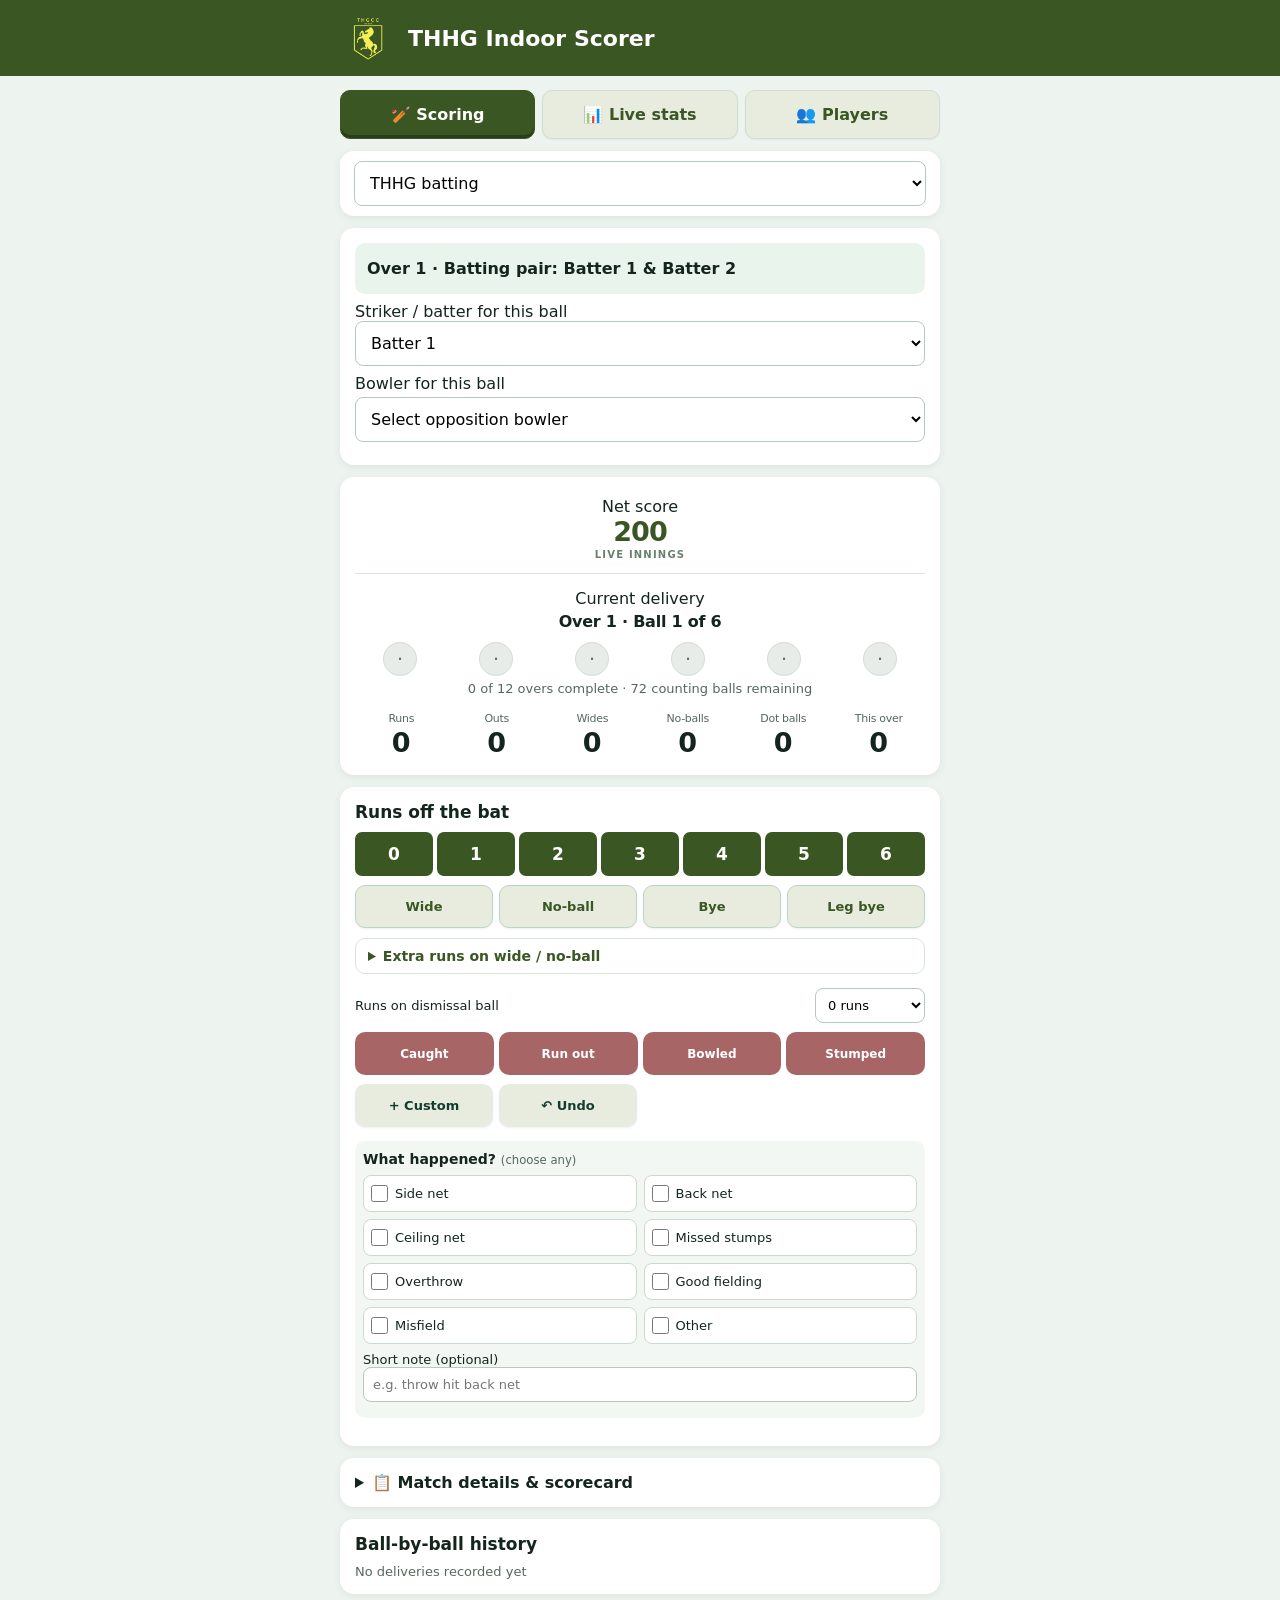
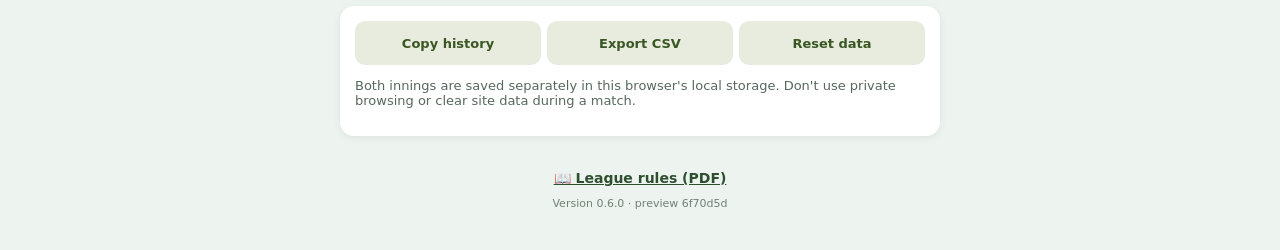
==== commit 04fc18cd: "Preview: update pr-6 [skip ci]" ====
--- a/previews/pr-6/index.html
+++ b/previews/pr-6/index.html
@@ -1,5 +1,5 @@
 <!DOCTYPE html>
-<html lang="en"><head><meta charset="utf-8"/><meta content="width=device-width,initial-scale=1,maximum-scale=1" name="viewport"/><meta content="#3a5623" name="theme-color"/><meta content="yes" name="apple-mobile-web-app-capable"/><meta content="default" name="apple-mobile-web-app-status-bar-style"/><meta content="THHG Scorer" name="apple-mobile-web-app-title"/><meta content="yes" name="mobile-web-app-capable"/><link href="./manifest.webmanifest" rel="manifest"/><link href="./icon-180.png" rel="apple-touch-icon"/><link href="./icon-192.png" rel="icon"/><title>THHG Indoor Scorer — Match Lineup</title><link href="./css/styles.css?v=f8449b9" rel="stylesheet"/></head><body><header><div class="header-inner"><img alt="THHG Cricket Club logo" class="club-logo" src="[data-uri]"/><h1>THHG Indoor Scorer</h1></div></header><main><nav aria-label="Scorer screens" class="screen-tabs"><button class="active" id="scoringTab" onclick="showScreen('scoring')">🏏 Scoring</button><button id="liveTab" onclick="showScreen('live')">📊 Live stats</button><button id="playersTab" onclick="showScreen('players')">👥 Players</button></nav><div id="playersScreen" style="display:none"><section class="card" id="orderSetup"><details id="orderDetails" open><summary style="cursor:pointer;font-weight:700">⚙️ Batting &amp; bowling order</summary><p class="muted">Set your batting pairs and bowling order before scoring. These are saved on this device.</p><h2>Six players</h2><div id="playerFields"><p class="muted">Loading player entry…</p></div><p id="appLoadError" role="alert" style="display:none;color:#9b1c1c;font-weight:700"></p><p class="muted">Enter six distinct names, then choose each player once in the batting pairs and bowling rotation.</p><div id="battingOrderFields"></div><div id="bowlingOrderFields"></div><div class="row"><button type="button" class="secondary" onclick="saveOrder()">Save order</button></div><p class="muted" id="orderStatus" role="status"></p></details></section><section class="card player-setup"><h2>Match setup</h2><p class="muted">Enter the fixture first, then add the opposition batters below.</p><label>Opposition team<input id="opponentName" placeholder="e.g. Sprotbrough" type="text"/></label><div class="player-setup-grid"><label>Match date<input id="matchDate" type="date"/></label><label>THHG playing as<select id="homeAway"><option value="home">Home</option><option value="away">Away</option></select></label></div><label>Venue<input id="matchVenue" readonly type="text" value="S20 The Boundary"/></label></section><section class="card player-setup"><h2>Opposition batting pairs</h2><p class="muted">Add six batters in batting order. Each pair bats for four overs.</p><div class="player-pair"><h3>Pair 1 <small>Overs 1–4</small></h3><div class="player-setup-grid"><label>Batter 1<input id="oppBatter1" placeholder="Name" type="text"/></label><label>Batter 2<input id="oppBatter2" placeholder="Name" type="text"/></label></div></div><div class="player-pair"><h3>Pair 2 <small>Overs 5–8</small></h3><div class="player-setup-grid"><label>Batter 3<input id="oppBatter3" placeholder="Name" type="text"/></label><label>Batter 4<input id="oppBatter4" placeholder="Name" type="text"/></label></div></div><div class="player-pair"><h3>Pair 3 <small>Overs 9–12</small></h3><div class="player-setup-grid"><label>Batter 5<input id="oppBatter5" placeholder="Name" type="text"/></label><label>Batter 6<input id="oppBatter6" placeholder="Name" type="text"/></label></div></div></section></div><div id="scoringScreen"><section class="card" style="padding:10px 14px"><select aria-label="Innings being scored" id="inningsSide" style="margin:0"><option value="THHG batting">THHG batting</option><option value="THHG bowling">THHG bowling</option></select></section><section class="card" id="lineup"><div id="lineupNow" style="background:#e9f4ed;border-radius:10px;padding:12px;font-weight:650;line-height:1.7"></div><label>Striker / batter for this ball<select id="striker"></select></label><label>Bowler for this ball<select id="bowler"></select><select id="oppositionBowler" style="display:none;margin-top:4px"></select><input autocomplete="off" id="newOppositionBowler" placeholder="New opposition bowler name" style="display:none;margin-top:4px" type="text"/></label></section><section class="card stats"><div class="stat score-primary"><span>Net score</span><b id="net">200</b><small class="scoreboard-caption">LIVE INNINGS</small></div><div class="stat delivery-stat"><span>Current delivery</span><b id="overs">Over 1 · Ball 1 of 6</b><div aria-label="Current over deliveries" class="over-balls" id="currentOverGraphic"></div><div id="finalOverIndicator" style="display:none;margin-top:7px"><span style="display:inline-block;background:#fff1c2;color:#725000;border-radius:6px;padding:3px 8px;font-weight:800;font-size:12px">FINAL OVER</span><div style="font-size:12px;margin:5px 0;color:#57685d">6 legal deliveries required</div><div id="finalOverDots" style="display:flex;gap:4px"></div></div><div id="overProgress" style="font-size:13px;color:#57685d;margin-top:5px">0 of 12 overs completed · 12 remaining</div></div><div class="stat minor-stat"><span>Runs</span><b id="runs">0</b></div><div class="stat minor-stat"><span>Outs</span><b id="wickets">0</b></div><div class="stat minor-stat"><span>Wides</span><b id="wides">0</b></div><div class="stat minor-stat"><span>No-balls</span><b id="noballs">0</b></div><div class="stat minor-stat"><span>Dot balls</span><b id="dots">0</b></div><div class="stat minor-stat"><span>This over</span><b id="thisOver">0</b></div></section><section class="card"><h2>Runs off the bat</h2><div class="buttons" id="runButtons"></div><div class="score-actions">
+<html lang="en"><head><meta charset="utf-8"/><meta content="width=device-width,initial-scale=1,maximum-scale=1" name="viewport"/><meta content="#3a5623" name="theme-color"/><meta content="yes" name="apple-mobile-web-app-capable"/><meta content="default" name="apple-mobile-web-app-status-bar-style"/><meta content="THHG Scorer" name="apple-mobile-web-app-title"/><meta content="yes" name="mobile-web-app-capable"/><link href="./manifest.webmanifest" rel="manifest"/><link href="./icon-180.png" rel="apple-touch-icon"/><link href="./icon-192.png" rel="icon"/><title>THHG Indoor Scorer — Match Lineup</title><link href="./css/styles.css?v=6f70d5d" rel="stylesheet"/></head><body><header><div class="header-inner"><img alt="THHG Cricket Club logo" class="club-logo" src="[data-uri]"/><h1>THHG Indoor Scorer</h1></div></header><main><nav aria-label="Scorer screens" class="screen-tabs"><button class="active" id="scoringTab" onclick="showScreen('scoring')">🏏 Scoring</button><button id="liveTab" onclick="showScreen('live')">📊 Live stats</button><button id="playersTab" onclick="showScreen('players')">👥 Players</button></nav><div id="playersScreen" style="display:none"><section class="card" id="orderSetup"><details id="orderDetails" open><summary style="cursor:pointer;font-weight:700">⚙️ Batting &amp; bowling order</summary><p class="muted">Set your batting pairs and bowling order before scoring. These are saved on this device.</p><h2>Six players</h2><div id="playerFields"><p class="muted">Loading player entry…</p></div><p id="appLoadError" role="alert" style="display:none;color:#9b1c1c;font-weight:700"></p><p class="muted">Enter six distinct names, then choose each player once in the batting pairs and bowling rotation.</p><div id="battingOrderFields"></div><div id="bowlingOrderFields"></div><div class="row"><button type="button" class="secondary" onclick="saveOrder()">Save order</button></div><p class="muted" id="orderStatus" role="status"></p></details></section><section class="card player-setup"><h2>Match setup</h2><p class="muted">Enter the fixture first, then add the opposition batters below.</p><label>Opposition team<input id="opponentName" placeholder="e.g. Sprotbrough" type="text"/></label><div class="player-setup-grid"><label>Match date<input id="matchDate" type="date"/></label><label>THHG playing as<select id="homeAway"><option value="home">Home</option><option value="away">Away</option></select></label></div><label>Venue<input id="matchVenue" readonly type="text" value="S20 The Boundary"/></label></section><section class="card player-setup"><h2>Opposition batting pairs</h2><p class="muted">Add six batters in batting order. Each pair bats for four overs.</p><div class="player-pair"><h3>Pair 1 <small>Overs 1–4</small></h3><div class="player-setup-grid"><label>Batter 1<input id="oppBatter1" placeholder="Name" type="text"/></label><label>Batter 2<input id="oppBatter2" placeholder="Name" type="text"/></label></div></div><div class="player-pair"><h3>Pair 2 <small>Overs 5–8</small></h3><div class="player-setup-grid"><label>Batter 3<input id="oppBatter3" placeholder="Name" type="text"/></label><label>Batter 4<input id="oppBatter4" placeholder="Name" type="text"/></label></div></div><div class="player-pair"><h3>Pair 3 <small>Overs 9–12</small></h3><div class="player-setup-grid"><label>Batter 5<input id="oppBatter5" placeholder="Name" type="text"/></label><label>Batter 6<input id="oppBatter6" placeholder="Name" type="text"/></label></div></div></section></div><div id="scoringScreen"><section class="card" style="padding:10px 14px"><select aria-label="Innings being scored" id="inningsSide" style="margin:0"><option value="THHG batting">THHG batting</option><option value="THHG bowling">THHG bowling</option></select></section><section class="card" id="lineup"><div id="lineupNow" style="background:#e9f4ed;border-radius:10px;padding:12px;font-weight:650;line-height:1.7"></div><label>Striker / batter for this ball<select id="striker"></select></label><label>Bowler for this ball<select id="bowler"></select><select id="oppositionBowler" style="display:none;margin-top:4px"></select><input autocomplete="off" id="newOppositionBowler" placeholder="New opposition bowler name" style="display:none;margin-top:4px" type="text"/></label></section><section class="card stats"><div class="stat score-primary"><span>Net score</span><b id="net">200</b><small class="scoreboard-caption">LIVE INNINGS</small></div><div class="stat delivery-stat"><span>Current delivery</span><b id="overs">Over 1 · Ball 1 of 6</b><div aria-label="Current over deliveries" class="over-balls" id="currentOverGraphic"></div><div id="finalOverIndicator" style="display:none;margin-top:7px"><span style="display:inline-block;background:#fff1c2;color:#725000;border-radius:6px;padding:3px 8px;font-weight:800;font-size:12px">FINAL OVER</span><div style="font-size:12px;margin:5px 0;color:#57685d">6 legal deliveries required</div><div id="finalOverDots" style="display:flex;gap:4px"></div></div><div id="overProgress" style="font-size:13px;color:#57685d;margin-top:5px">0 of 12 overs completed · 12 remaining</div></div><div class="stat minor-stat"><span>Runs</span><b id="runs">0</b></div><div class="stat minor-stat"><span>Outs</span><b id="wickets">0</b></div><div class="stat minor-stat"><span>Wides</span><b id="wides">0</b></div><div class="stat minor-stat"><span>No-balls</span><b id="noballs">0</b></div><div class="stat minor-stat"><span>Dot balls</span><b id="dots">0</b></div><div class="stat minor-stat"><span>This over</span><b id="thisOver">0</b></div></section><section class="card"><h2>Runs off the bat</h2><div class="buttons" id="runButtons"></div><div class="score-actions">
 <div class="score-action"><button onclick="extra('wide')">Wide</button></div>
 <div class="score-action"><button onclick="extra('noball')">No-ball</button></div>
 <div class="score-action"><button onclick="extra('bye')">Bye</button></div>
@@ -7,8 +7,8 @@
 </div><details class="extra-options"><summary>Extra runs on wide / no-ball</summary><div class="extra-options-grid"><label>Completed runs<select id="completedRuns"><option value="0">0</option><option value="1">1 (+2)</option><option value="2">2 (+4)</option><option value="3">3 (+6)</option></select></label><label>No-ball bat runs<select id="noBallBatRuns"><option value="0">0</option><option value="1">1</option><option value="2">2</option><option value="3">3</option><option value="4">4</option><option value="5">5</option><option value="6">6</option></select></label></div><p class="muted">Only change these when batters complete runs or score off a no-ball. Both reset after scoring.</p></details><div class="dismissal-runs"><label for="wicketRuns">Runs on dismissal ball</label><select id="wicketRuns"><option value="0">0 runs</option><option value="1">1 run</option><option value="2">2 runs</option><option value="3">3 runs</option><option value="4">4 runs</option><option value="5">5 runs</option><option value="6">6 runs</option></select></div><div class="dismissal-row"><button onclick="wicket('Caught')">Caught</button><button onclick="wicket('Run out')">Run out</button><button onclick="wicket('Bowled')">Bowled</button><button onclick="wicket('Stumped')">Stumped</button></div><div class="score-actions">
 <div class="score-action utility"><button onclick="custom()">+ Custom</button></div>
 <div class="score-action utility"><button onclick="undo()">↶ Undo</button></div>
-</div><div class="story"><div class="story-heading">What happened? <small>(choose any)</small></div><div class="story-choices"><label class="story-choice"><input name="storyChoice" type="checkbox" value="Side net"/><span>Side net</span></label><label class="story-choice"><input name="storyChoice" type="checkbox" value="Back net"/><span>Back net</span></label><label class="story-choice"><input name="storyChoice" type="checkbox" value="Ceiling net"/><span>Ceiling net</span></label><label class="story-choice"><input name="storyChoice" type="checkbox" value="Missed stumps"/><span>Missed stumps</span></label><label class="story-choice"><input name="storyChoice" type="checkbox" value="Overthrow"/><span>Overthrow</span></label><label class="story-choice"><input name="storyChoice" type="checkbox" value="Good fielding"/><span>Good fielding</span></label><label class="story-choice"><input name="storyChoice" type="checkbox" value="Misfield"/><span>Misfield</span></label><label class="story-choice"><input name="storyChoice" type="checkbox" value="Other"/><span>Other</span></label></div><label>Short note (optional)<input id="storyNote" placeholder="e.g. throw hit back net"/></label></div><p class="muted" id="notice"></p></section><details class="card"><summary style="cursor:pointer;font-weight:700">📋 Match details &amp; scorecard</summary><p class="muted">Edit match details in the Players tab.</p><h2 style="margin-top:15px">Over-by-over</h2><div class="log" id="overTable"></div><h2 style="margin-top:15px">Batters</h2><div class="log" id="batterTable"></div><h2 style="margin-top:15px">Bowlers</h2><div class="log" id="bowlerTable"></div><p class="muted">Batter runs are attributed to the selected striker. Enter opposition batter names in the Players tab, and select the correct batter before each delivery. Runs on wides, no-balls, byes and leg-byes are extras, not batter runs.</p></details><section class="card"><h2>Ball-by-ball history</h2><div class="log" id="history"></div></section><section class="card"><div class="row history-actions"><button class="secondary" onclick="copyBallHistory()">Copy history</button><button class="secondary" onclick="exportCsv()">Export CSV</button><button class="secondary" onclick="resetTestData()">Reset data</button></div><p class="muted">Both innings are saved separately in this browser's local storage. Don't use private browsing or clear site data during a match. </p></section></div><div id="liveScreen" style="display:none"><section class="card"><details><summary style="cursor:pointer;font-weight:750">🏆 Sunday 1 Nov · THHG v Sprotbrough</summary><p class="muted">Verified paper score totals, kept separate from the live match. Individual balls have not been reconstructed.</p><div class="sheet-result"><strong>THHG won by 39 net runs</strong><span>THHG (away) 282 · 97 runs · 3 wickets</span><span>Sprotbrough (home) 243 · 73 runs · 6 wickets</span><span>S20 The Boundary · 1 November 2026</span></div><div class="official-scroll"><table class="official-table"><thead><tr><th>Overs</th><th>THHG net</th><th>Sprotbrough net</th></tr></thead><tbody><tr><td>1–4</td><td>226</td><td>210</td></tr><tr><td>5–8</td><td>244</td><td>214</td></tr><tr><td>9–12</td><td>282</td><td>243</td></tr></tbody></table></div></details></section><section class="card"><h2>Live match stats</h2><div class="stat-grid" id="liveStatGrid"></div></section><section class="card"><h2>Current over</h2><div class="over-balls" id="liveOverBalls"></div></section><section class="card"><h2>Official-style scorecard</h2><p class="muted">Figures are calculated from recorded deliveries for the selected innings.</p><div id="matchResultSummary"></div><div id="officialMatchDetails"></div><div id="officialScorecard"></div><div id="officialBowlingStats"></div></section></div><div style="text-align:center;padding:20px 8px 26px"><a href="./SYW%26G%20Indoor%20Handbook%202026-27.pdf" target="_blank" rel="noopener" style="font-size:14px;font-weight:700;color:#2e5030;text-decoration:underline">📖 League rules (PDF)</a><div style="font-size:11px;color:#718075;margin-top:10px" id="appVersion">Version 0.6.0 · preview f8449b9</div></div></main><script>
+</div><div class="story"><div class="story-heading">What happened? <small>(choose any)</small></div><div class="story-choices"><label class="story-choice"><input name="storyChoice" type="checkbox" value="Side net"/><span>Side net</span></label><label class="story-choice"><input name="storyChoice" type="checkbox" value="Back net"/><span>Back net</span></label><label class="story-choice"><input name="storyChoice" type="checkbox" value="Ceiling net"/><span>Ceiling net</span></label><label class="story-choice"><input name="storyChoice" type="checkbox" value="Missed stumps"/><span>Missed stumps</span></label><label class="story-choice"><input name="storyChoice" type="checkbox" value="Overthrow"/><span>Overthrow</span></label><label class="story-choice"><input name="storyChoice" type="checkbox" value="Good fielding"/><span>Good fielding</span></label><label class="story-choice"><input name="storyChoice" type="checkbox" value="Misfield"/><span>Misfield</span></label><label class="story-choice"><input name="storyChoice" type="checkbox" value="Other"/><span>Other</span></label></div><label>Short note (optional)<input id="storyNote" placeholder="e.g. throw hit back net"/></label></div><p class="muted" id="notice"></p></section><details class="card"><summary style="cursor:pointer;font-weight:700">📋 Match details &amp; scorecard</summary><p class="muted">Edit match details in the Players tab.</p><h2 style="margin-top:15px">Over-by-over</h2><div class="log" id="overTable"></div><h2 style="margin-top:15px">Batters</h2><div class="log" id="batterTable"></div><h2 style="margin-top:15px">Bowlers</h2><div class="log" id="bowlerTable"></div><p class="muted">Batter runs are attributed to the selected striker. Enter opposition batter names in the Players tab, and select the correct batter before each delivery. Runs on wides, no-balls, byes and leg-byes are extras, not batter runs.</p></details><section class="card"><h2>Ball-by-ball history</h2><div class="log" id="history"></div></section><section class="card"><div class="row history-actions"><button class="secondary" onclick="copyBallHistory()">Copy history</button><button class="secondary" onclick="exportCsv()">Export CSV</button><button class="secondary" onclick="resetTestData()">Reset data</button></div><p class="muted">Both innings are saved separately in this browser's local storage. Don't use private browsing or clear site data during a match. </p></section></div><div id="liveScreen" style="display:none"><section class="card"><details><summary style="cursor:pointer;font-weight:750">🏆 Sunday 1 Nov · THHG v Sprotbrough</summary><p class="muted">Verified paper score totals, kept separate from the live match. Individual balls have not been reconstructed.</p><div class="sheet-result"><strong>THHG won by 39 net runs</strong><span>THHG (away) 282 · 97 runs · 3 wickets</span><span>Sprotbrough (home) 243 · 73 runs · 6 wickets</span><span>S20 The Boundary · 1 November 2026</span></div><div class="official-scroll"><table class="official-table"><thead><tr><th>Overs</th><th>THHG net</th><th>Sprotbrough net</th></tr></thead><tbody><tr><td>1–4</td><td>226</td><td>210</td></tr><tr><td>5–8</td><td>244</td><td>214</td></tr><tr><td>9–12</td><td>282</td><td>243</td></tr></tbody></table></div></details></section><section class="card"><h2>Live match stats</h2><div class="stat-grid" id="liveStatGrid"></div></section><section class="card"><h2>Current over</h2><div class="over-balls" id="liveOverBalls"></div></section><section class="card"><h2>Official-style scorecard</h2><p class="muted">Figures are calculated from recorded deliveries for the selected innings.</p><div id="matchResultSummary"></div><div id="officialMatchDetails"></div><div id="officialScorecard"></div><div id="officialBowlingStats"></div></section></div><div style="text-align:center;padding:20px 8px 26px"><a href="./SYW%26G%20Indoor%20Handbook%202026-27.pdf" target="_blank" rel="noopener" style="font-size:14px;font-weight:700;color:#2e5030;text-decoration:underline">📖 League rules (PDF)</a><div style="font-size:11px;color:#718075;margin-top:10px" id="appVersion">Version 0.6.0 · preview 6f70d5d</div></div></main><script>
 window.addEventListener('error',function(e){var el=document.getElementById('appLoadError');if(el){el.style.display='block';el.textContent='App error: '+(e.message||'A script could not load')+' — please send a screenshot of this message.';}});
 window.addEventListener('unhandledrejection',function(e){var el=document.getElementById('appLoadError');if(el){el.style.display='block';el.textContent='App error: '+String(e.reason||'Unexpected error');}});
 window.addEventListener('load',function(){setTimeout(function(){if(document.querySelectorAll('[data-roster]').length!==6){var el=document.getElementById('appLoadError');if(el){el.style.display='block';el.textContent=el.textContent||'Player entry did not initialise. Please send a screenshot of this message.';}}},1000);});
-</script><script src="./js/scoring.js?v=f8449b9"></script><script src="./js/players.js?v=f8449b9"></script><script src="./js/app.js?v=f8449b9"></script></body></html>
+</script><script src="./js/scoring.js?v=6f70d5d"></script><script src="./js/players.js?v=6f70d5d"></script><script src="./js/app.js?v=6f70d5d"></script></body></html>
--- a/previews/pr-6/css/styles.css
+++ b/previews/pr-6/css/styles.css
@@ -99,3 +99,8 @@
 .score-action.danger button,.dismissal-row button,.over-ball.wicket,.sheet-ball.sheet-wicket{background:var(--wicket-muted);color:white}
 #history .history-entry.history-wicket{border-left-color:var(--wicket-muted)}
 input[type="checkbox"],input[type="radio"]{accent-color:var(--club-green)}
+
+/* Keep six recorded delivery markers on a single row in each narrow over card. */
+.sheet-over .sheet-balls{display:grid;grid-template-columns:repeat(6,minmax(0,1fr));gap:3px;flex-wrap:nowrap;width:100%}
+.sheet-over .sheet-ball{box-sizing:border-box;min-width:0;width:100%;height:22px;padding:0;font-size:10px;border-radius:5px;white-space:nowrap}
+@media(max-width:380px){.sheet-over .sheet-balls{gap:2px}.sheet-over .sheet-ball{min-width:0;width:100%;height:20px;font-size:9px}}
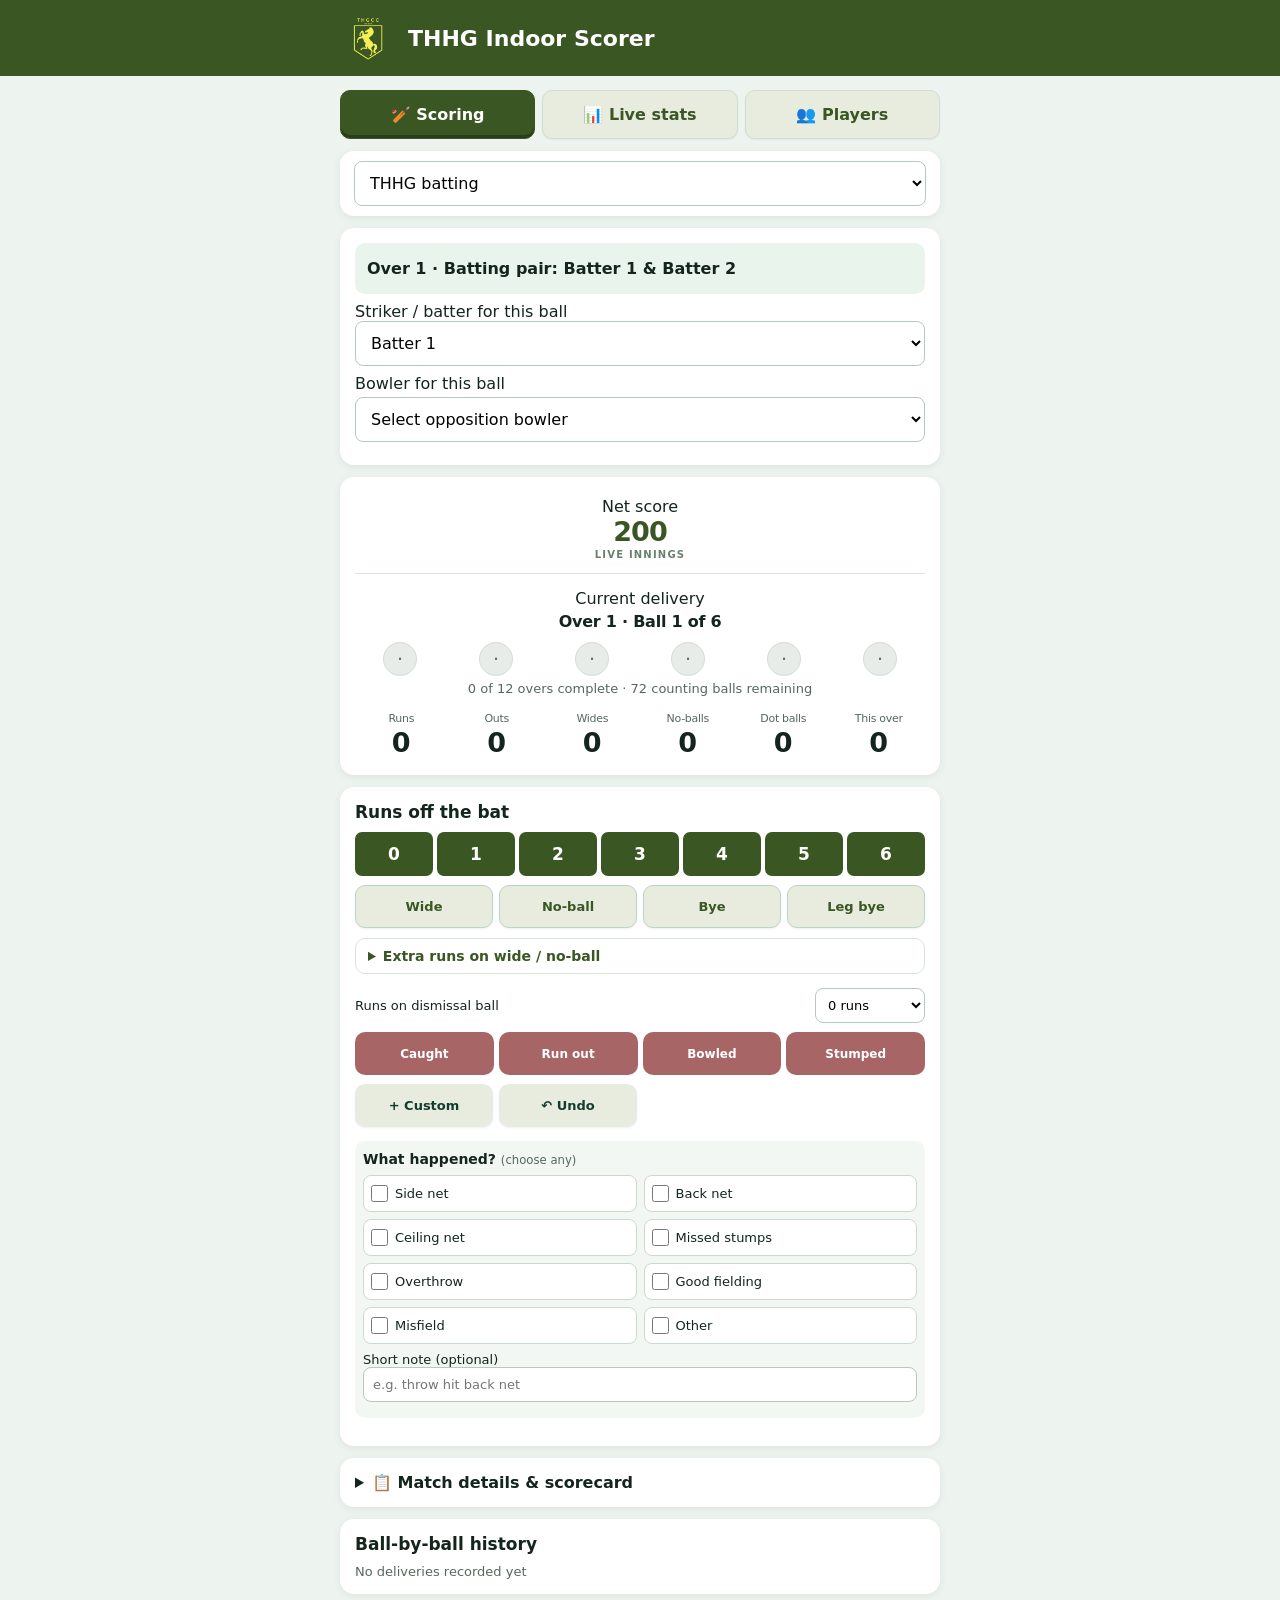
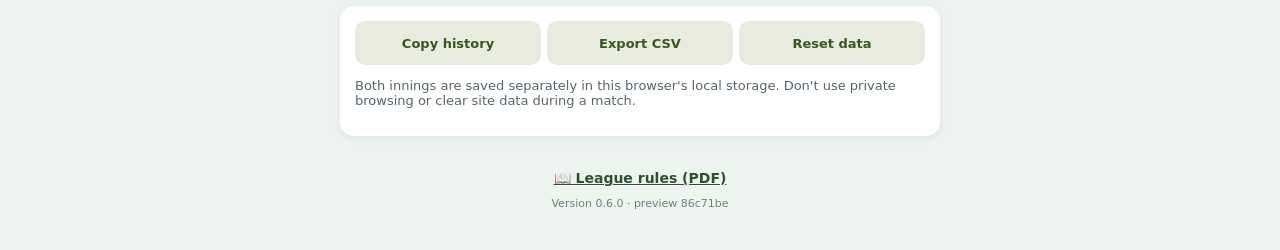
==== commit da1141be: "Preview: update pr-6 [skip ci]" ====
--- a/previews/pr-6/index.html
+++ b/previews/pr-6/index.html
@@ -1,5 +1,5 @@
 <!DOCTYPE html>
-<html lang="en"><head><meta charset="utf-8"/><meta content="width=device-width,initial-scale=1,maximum-scale=1" name="viewport"/><meta content="#3a5623" name="theme-color"/><meta content="yes" name="apple-mobile-web-app-capable"/><meta content="default" name="apple-mobile-web-app-status-bar-style"/><meta content="THHG Scorer" name="apple-mobile-web-app-title"/><meta content="yes" name="mobile-web-app-capable"/><link href="./manifest.webmanifest" rel="manifest"/><link href="./icon-180.png" rel="apple-touch-icon"/><link href="./icon-192.png" rel="icon"/><title>THHG Indoor Scorer — Match Lineup</title><link href="./css/styles.css?v=6f70d5d" rel="stylesheet"/></head><body><header><div class="header-inner"><img alt="THHG Cricket Club logo" class="club-logo" src="[data-uri]"/><h1>THHG Indoor Scorer</h1></div></header><main><nav aria-label="Scorer screens" class="screen-tabs"><button class="active" id="scoringTab" onclick="showScreen('scoring')">🏏 Scoring</button><button id="liveTab" onclick="showScreen('live')">📊 Live stats</button><button id="playersTab" onclick="showScreen('players')">👥 Players</button></nav><div id="playersScreen" style="display:none"><section class="card" id="orderSetup"><details id="orderDetails" open><summary style="cursor:pointer;font-weight:700">⚙️ Batting &amp; bowling order</summary><p class="muted">Set your batting pairs and bowling order before scoring. These are saved on this device.</p><h2>Six players</h2><div id="playerFields"><p class="muted">Loading player entry…</p></div><p id="appLoadError" role="alert" style="display:none;color:#9b1c1c;font-weight:700"></p><p class="muted">Enter six distinct names, then choose each player once in the batting pairs and bowling rotation.</p><div id="battingOrderFields"></div><div id="bowlingOrderFields"></div><div class="row"><button type="button" class="secondary" onclick="saveOrder()">Save order</button></div><p class="muted" id="orderStatus" role="status"></p></details></section><section class="card player-setup"><h2>Match setup</h2><p class="muted">Enter the fixture first, then add the opposition batters below.</p><label>Opposition team<input id="opponentName" placeholder="e.g. Sprotbrough" type="text"/></label><div class="player-setup-grid"><label>Match date<input id="matchDate" type="date"/></label><label>THHG playing as<select id="homeAway"><option value="home">Home</option><option value="away">Away</option></select></label></div><label>Venue<input id="matchVenue" readonly type="text" value="S20 The Boundary"/></label></section><section class="card player-setup"><h2>Opposition batting pairs</h2><p class="muted">Add six batters in batting order. Each pair bats for four overs.</p><div class="player-pair"><h3>Pair 1 <small>Overs 1–4</small></h3><div class="player-setup-grid"><label>Batter 1<input id="oppBatter1" placeholder="Name" type="text"/></label><label>Batter 2<input id="oppBatter2" placeholder="Name" type="text"/></label></div></div><div class="player-pair"><h3>Pair 2 <small>Overs 5–8</small></h3><div class="player-setup-grid"><label>Batter 3<input id="oppBatter3" placeholder="Name" type="text"/></label><label>Batter 4<input id="oppBatter4" placeholder="Name" type="text"/></label></div></div><div class="player-pair"><h3>Pair 3 <small>Overs 9–12</small></h3><div class="player-setup-grid"><label>Batter 5<input id="oppBatter5" placeholder="Name" type="text"/></label><label>Batter 6<input id="oppBatter6" placeholder="Name" type="text"/></label></div></div></section></div><div id="scoringScreen"><section class="card" style="padding:10px 14px"><select aria-label="Innings being scored" id="inningsSide" style="margin:0"><option value="THHG batting">THHG batting</option><option value="THHG bowling">THHG bowling</option></select></section><section class="card" id="lineup"><div id="lineupNow" style="background:#e9f4ed;border-radius:10px;padding:12px;font-weight:650;line-height:1.7"></div><label>Striker / batter for this ball<select id="striker"></select></label><label>Bowler for this ball<select id="bowler"></select><select id="oppositionBowler" style="display:none;margin-top:4px"></select><input autocomplete="off" id="newOppositionBowler" placeholder="New opposition bowler name" style="display:none;margin-top:4px" type="text"/></label></section><section class="card stats"><div class="stat score-primary"><span>Net score</span><b id="net">200</b><small class="scoreboard-caption">LIVE INNINGS</small></div><div class="stat delivery-stat"><span>Current delivery</span><b id="overs">Over 1 · Ball 1 of 6</b><div aria-label="Current over deliveries" class="over-balls" id="currentOverGraphic"></div><div id="finalOverIndicator" style="display:none;margin-top:7px"><span style="display:inline-block;background:#fff1c2;color:#725000;border-radius:6px;padding:3px 8px;font-weight:800;font-size:12px">FINAL OVER</span><div style="font-size:12px;margin:5px 0;color:#57685d">6 legal deliveries required</div><div id="finalOverDots" style="display:flex;gap:4px"></div></div><div id="overProgress" style="font-size:13px;color:#57685d;margin-top:5px">0 of 12 overs completed · 12 remaining</div></div><div class="stat minor-stat"><span>Runs</span><b id="runs">0</b></div><div class="stat minor-stat"><span>Outs</span><b id="wickets">0</b></div><div class="stat minor-stat"><span>Wides</span><b id="wides">0</b></div><div class="stat minor-stat"><span>No-balls</span><b id="noballs">0</b></div><div class="stat minor-stat"><span>Dot balls</span><b id="dots">0</b></div><div class="stat minor-stat"><span>This over</span><b id="thisOver">0</b></div></section><section class="card"><h2>Runs off the bat</h2><div class="buttons" id="runButtons"></div><div class="score-actions">
+<html lang="en"><head><meta charset="utf-8"/><meta content="width=device-width,initial-scale=1,maximum-scale=1" name="viewport"/><meta content="#3a5623" name="theme-color"/><meta content="yes" name="apple-mobile-web-app-capable"/><meta content="default" name="apple-mobile-web-app-status-bar-style"/><meta content="THHG Scorer" name="apple-mobile-web-app-title"/><meta content="yes" name="mobile-web-app-capable"/><link href="./manifest.webmanifest" rel="manifest"/><link href="./icon-180.png" rel="apple-touch-icon"/><link href="./icon-192.png" rel="icon"/><title>THHG Indoor Scorer — Match Lineup</title><link href="./css/styles.css?v=86c71be" rel="stylesheet"/></head><body><header><div class="header-inner"><img alt="THHG Cricket Club logo" class="club-logo" src="[data-uri]"/><h1>THHG Indoor Scorer</h1></div></header><main><nav aria-label="Scorer screens" class="screen-tabs"><button class="active" id="scoringTab" onclick="showScreen('scoring')">🏏 Scoring</button><button id="liveTab" onclick="showScreen('live')">📊 Live stats</button><button id="playersTab" onclick="showScreen('players')">👥 Players</button></nav><div id="playersScreen" style="display:none"><section class="card" id="orderSetup"><details id="orderDetails" open><summary style="cursor:pointer;font-weight:700">⚙️ Batting &amp; bowling order</summary><p class="muted">Set your batting pairs and bowling order before scoring. These are saved on this device.</p><h2>Six players</h2><div id="playerFields"><p class="muted">Loading player entry…</p></div><p id="appLoadError" role="alert" style="display:none;color:#9b1c1c;font-weight:700"></p><p class="muted">Enter six distinct names, then choose each player once in the batting pairs and bowling rotation.</p><div id="battingOrderFields"></div><div id="bowlingOrderFields"></div><div class="row"><button type="button" class="secondary" onclick="saveOrder()">Save order</button></div><p class="muted" id="orderStatus" role="status"></p></details></section><section class="card player-setup"><h2>Match setup</h2><p class="muted">Enter the fixture first, then add the opposition batters below.</p><label>Opposition team<input id="opponentName" placeholder="e.g. Sprotbrough" type="text"/></label><div class="player-setup-grid"><label>Match date<input id="matchDate" type="date"/></label><label>THHG playing as<select id="homeAway"><option value="home">Home</option><option value="away">Away</option></select></label></div><label>Venue<input id="matchVenue" readonly type="text" value="S20 The Boundary"/></label></section><section class="card player-setup"><h2>Opposition batting pairs</h2><p class="muted">Add six batters in batting order. Each pair bats for four overs.</p><div class="player-pair"><h3>Pair 1 <small>Overs 1–4</small></h3><div class="player-setup-grid"><label>Batter 1<input id="oppBatter1" placeholder="Name" type="text"/></label><label>Batter 2<input id="oppBatter2" placeholder="Name" type="text"/></label></div></div><div class="player-pair"><h3>Pair 2 <small>Overs 5–8</small></h3><div class="player-setup-grid"><label>Batter 3<input id="oppBatter3" placeholder="Name" type="text"/></label><label>Batter 4<input id="oppBatter4" placeholder="Name" type="text"/></label></div></div><div class="player-pair"><h3>Pair 3 <small>Overs 9–12</small></h3><div class="player-setup-grid"><label>Batter 5<input id="oppBatter5" placeholder="Name" type="text"/></label><label>Batter 6<input id="oppBatter6" placeholder="Name" type="text"/></label></div></div></section></div><div id="scoringScreen"><section class="card" style="padding:10px 14px"><select aria-label="Innings being scored" id="inningsSide" style="margin:0"><option value="THHG batting">THHG batting</option><option value="THHG bowling">THHG bowling</option></select></section><section class="card" id="lineup"><div id="lineupNow" style="background:#e9f4ed;border-radius:10px;padding:12px;font-weight:650;line-height:1.7"></div><label>Striker / batter for this ball<select id="striker"></select></label><label>Bowler for this ball<select id="bowler"></select><select id="oppositionBowler" style="display:none;margin-top:4px"></select><input autocomplete="off" id="newOppositionBowler" placeholder="New opposition bowler name" style="display:none;margin-top:4px" type="text"/></label></section><section class="card stats"><div class="stat score-primary"><span>Net score</span><b id="net">200</b><small class="scoreboard-caption">LIVE INNINGS</small></div><div class="stat delivery-stat"><span>Current delivery</span><b id="overs">Over 1 · Ball 1 of 6</b><div aria-label="Current over deliveries" class="over-balls" id="currentOverGraphic"></div><div id="finalOverIndicator" style="display:none;margin-top:7px"><span style="display:inline-block;background:#fff1c2;color:#725000;border-radius:6px;padding:3px 8px;font-weight:800;font-size:12px">FINAL OVER</span><div style="font-size:12px;margin:5px 0;color:#57685d">6 legal deliveries required</div><div id="finalOverDots" style="display:flex;gap:4px"></div></div><div id="overProgress" style="font-size:13px;color:#57685d;margin-top:5px">0 of 12 overs completed · 12 remaining</div></div><div class="stat minor-stat"><span>Runs</span><b id="runs">0</b></div><div class="stat minor-stat"><span>Outs</span><b id="wickets">0</b></div><div class="stat minor-stat"><span>Wides</span><b id="wides">0</b></div><div class="stat minor-stat"><span>No-balls</span><b id="noballs">0</b></div><div class="stat minor-stat"><span>Dot balls</span><b id="dots">0</b></div><div class="stat minor-stat"><span>This over</span><b id="thisOver">0</b></div></section><section class="card"><h2>Runs off the bat</h2><div class="buttons" id="runButtons"></div><div class="score-actions">
 <div class="score-action"><button onclick="extra('wide')">Wide</button></div>
 <div class="score-action"><button onclick="extra('noball')">No-ball</button></div>
 <div class="score-action"><button onclick="extra('bye')">Bye</button></div>
@@ -7,8 +7,8 @@
 </div><details class="extra-options"><summary>Extra runs on wide / no-ball</summary><div class="extra-options-grid"><label>Completed runs<select id="completedRuns"><option value="0">0</option><option value="1">1 (+2)</option><option value="2">2 (+4)</option><option value="3">3 (+6)</option></select></label><label>No-ball bat runs<select id="noBallBatRuns"><option value="0">0</option><option value="1">1</option><option value="2">2</option><option value="3">3</option><option value="4">4</option><option value="5">5</option><option value="6">6</option></select></label></div><p class="muted">Only change these when batters complete runs or score off a no-ball. Both reset after scoring.</p></details><div class="dismissal-runs"><label for="wicketRuns">Runs on dismissal ball</label><select id="wicketRuns"><option value="0">0 runs</option><option value="1">1 run</option><option value="2">2 runs</option><option value="3">3 runs</option><option value="4">4 runs</option><option value="5">5 runs</option><option value="6">6 runs</option></select></div><div class="dismissal-row"><button onclick="wicket('Caught')">Caught</button><button onclick="wicket('Run out')">Run out</button><button onclick="wicket('Bowled')">Bowled</button><button onclick="wicket('Stumped')">Stumped</button></div><div class="score-actions">
 <div class="score-action utility"><button onclick="custom()">+ Custom</button></div>
 <div class="score-action utility"><button onclick="undo()">↶ Undo</button></div>
-</div><div class="story"><div class="story-heading">What happened? <small>(choose any)</small></div><div class="story-choices"><label class="story-choice"><input name="storyChoice" type="checkbox" value="Side net"/><span>Side net</span></label><label class="story-choice"><input name="storyChoice" type="checkbox" value="Back net"/><span>Back net</span></label><label class="story-choice"><input name="storyChoice" type="checkbox" value="Ceiling net"/><span>Ceiling net</span></label><label class="story-choice"><input name="storyChoice" type="checkbox" value="Missed stumps"/><span>Missed stumps</span></label><label class="story-choice"><input name="storyChoice" type="checkbox" value="Overthrow"/><span>Overthrow</span></label><label class="story-choice"><input name="storyChoice" type="checkbox" value="Good fielding"/><span>Good fielding</span></label><label class="story-choice"><input name="storyChoice" type="checkbox" value="Misfield"/><span>Misfield</span></label><label class="story-choice"><input name="storyChoice" type="checkbox" value="Other"/><span>Other</span></label></div><label>Short note (optional)<input id="storyNote" placeholder="e.g. throw hit back net"/></label></div><p class="muted" id="notice"></p></section><details class="card"><summary style="cursor:pointer;font-weight:700">📋 Match details &amp; scorecard</summary><p class="muted">Edit match details in the Players tab.</p><h2 style="margin-top:15px">Over-by-over</h2><div class="log" id="overTable"></div><h2 style="margin-top:15px">Batters</h2><div class="log" id="batterTable"></div><h2 style="margin-top:15px">Bowlers</h2><div class="log" id="bowlerTable"></div><p class="muted">Batter runs are attributed to the selected striker. Enter opposition batter names in the Players tab, and select the correct batter before each delivery. Runs on wides, no-balls, byes and leg-byes are extras, not batter runs.</p></details><section class="card"><h2>Ball-by-ball history</h2><div class="log" id="history"></div></section><section class="card"><div class="row history-actions"><button class="secondary" onclick="copyBallHistory()">Copy history</button><button class="secondary" onclick="exportCsv()">Export CSV</button><button class="secondary" onclick="resetTestData()">Reset data</button></div><p class="muted">Both innings are saved separately in this browser's local storage. Don't use private browsing or clear site data during a match. </p></section></div><div id="liveScreen" style="display:none"><section class="card"><details><summary style="cursor:pointer;font-weight:750">🏆 Sunday 1 Nov · THHG v Sprotbrough</summary><p class="muted">Verified paper score totals, kept separate from the live match. Individual balls have not been reconstructed.</p><div class="sheet-result"><strong>THHG won by 39 net runs</strong><span>THHG (away) 282 · 97 runs · 3 wickets</span><span>Sprotbrough (home) 243 · 73 runs · 6 wickets</span><span>S20 The Boundary · 1 November 2026</span></div><div class="official-scroll"><table class="official-table"><thead><tr><th>Overs</th><th>THHG net</th><th>Sprotbrough net</th></tr></thead><tbody><tr><td>1–4</td><td>226</td><td>210</td></tr><tr><td>5–8</td><td>244</td><td>214</td></tr><tr><td>9–12</td><td>282</td><td>243</td></tr></tbody></table></div></details></section><section class="card"><h2>Live match stats</h2><div class="stat-grid" id="liveStatGrid"></div></section><section class="card"><h2>Current over</h2><div class="over-balls" id="liveOverBalls"></div></section><section class="card"><h2>Official-style scorecard</h2><p class="muted">Figures are calculated from recorded deliveries for the selected innings.</p><div id="matchResultSummary"></div><div id="officialMatchDetails"></div><div id="officialScorecard"></div><div id="officialBowlingStats"></div></section></div><div style="text-align:center;padding:20px 8px 26px"><a href="./SYW%26G%20Indoor%20Handbook%202026-27.pdf" target="_blank" rel="noopener" style="font-size:14px;font-weight:700;color:#2e5030;text-decoration:underline">📖 League rules (PDF)</a><div style="font-size:11px;color:#718075;margin-top:10px" id="appVersion">Version 0.6.0 · preview 6f70d5d</div></div></main><script>
+</div><div class="story"><div class="story-heading">What happened? <small>(choose any)</small></div><div class="story-choices"><label class="story-choice"><input name="storyChoice" type="checkbox" value="Side net"/><span>Side net</span></label><label class="story-choice"><input name="storyChoice" type="checkbox" value="Back net"/><span>Back net</span></label><label class="story-choice"><input name="storyChoice" type="checkbox" value="Ceiling net"/><span>Ceiling net</span></label><label class="story-choice"><input name="storyChoice" type="checkbox" value="Missed stumps"/><span>Missed stumps</span></label><label class="story-choice"><input name="storyChoice" type="checkbox" value="Overthrow"/><span>Overthrow</span></label><label class="story-choice"><input name="storyChoice" type="checkbox" value="Good fielding"/><span>Good fielding</span></label><label class="story-choice"><input name="storyChoice" type="checkbox" value="Misfield"/><span>Misfield</span></label><label class="story-choice"><input name="storyChoice" type="checkbox" value="Other"/><span>Other</span></label></div><label>Short note (optional)<input id="storyNote" placeholder="e.g. throw hit back net"/></label></div><p class="muted" id="notice"></p></section><details class="card"><summary style="cursor:pointer;font-weight:700">📋 Match details &amp; scorecard</summary><p class="muted">Edit match details in the Players tab.</p><h2 style="margin-top:15px">Over-by-over</h2><div class="log" id="overTable"></div><h2 style="margin-top:15px">Batters</h2><div class="log" id="batterTable"></div><h2 style="margin-top:15px">Bowlers</h2><div class="log" id="bowlerTable"></div><p class="muted">Batter runs are attributed to the selected striker. Enter opposition batter names in the Players tab, and select the correct batter before each delivery. Runs on wides, no-balls, byes and leg-byes are extras, not batter runs.</p></details><section class="card"><h2>Ball-by-ball history</h2><div class="log" id="history"></div></section><section class="card"><div class="row history-actions"><button class="secondary" onclick="copyBallHistory()">Copy history</button><button class="secondary" onclick="exportCsv()">Export CSV</button><button class="secondary" onclick="resetTestData()">Reset data</button></div><p class="muted">Both innings are saved separately in this browser's local storage. Don't use private browsing or clear site data during a match. </p></section></div><div id="liveScreen" style="display:none"><section class="card"><details><summary style="cursor:pointer;font-weight:750">🏆 Sunday 1 Nov · THHG v Sprotbrough</summary><p class="muted">Verified paper score totals, kept separate from the live match. Individual balls have not been reconstructed.</p><div class="sheet-result"><strong>THHG won by 39 net runs</strong><span>THHG (away) 282 · 97 runs · 3 wickets</span><span>Sprotbrough (home) 243 · 73 runs · 6 wickets</span><span>S20 The Boundary · 1 November 2026</span></div><div class="official-scroll"><table class="official-table"><thead><tr><th>Overs</th><th>THHG net</th><th>Sprotbrough net</th></tr></thead><tbody><tr><td>1–4</td><td>226</td><td>210</td></tr><tr><td>5–8</td><td>244</td><td>214</td></tr><tr><td>9–12</td><td>282</td><td>243</td></tr></tbody></table></div></details></section><section class="card"><h2>Live match stats</h2><div class="stat-grid" id="liveStatGrid"></div></section><section class="card"><h2>Current over</h2><div class="over-balls" id="liveOverBalls"></div></section><section class="card"><h2>Official-style scorecard</h2><p class="muted">Figures are calculated from recorded deliveries for the selected innings.</p><div id="matchResultSummary"></div><div id="officialMatchDetails"></div><div id="officialScorecard"></div><div id="officialBowlingStats"></div></section></div><div style="text-align:center;padding:20px 8px 26px"><a href="./SYW%26G%20Indoor%20Handbook%202026-27.pdf" target="_blank" rel="noopener" style="font-size:14px;font-weight:700;color:#2e5030;text-decoration:underline">📖 League rules (PDF)</a><div style="font-size:11px;color:#718075;margin-top:10px" id="appVersion">Version 0.6.0 · preview 86c71be</div></div></main><script>
 window.addEventListener('error',function(e){var el=document.getElementById('appLoadError');if(el){el.style.display='block';el.textContent='App error: '+(e.message||'A script could not load')+' — please send a screenshot of this message.';}});
 window.addEventListener('unhandledrejection',function(e){var el=document.getElementById('appLoadError');if(el){el.style.display='block';el.textContent='App error: '+String(e.reason||'Unexpected error');}});
 window.addEventListener('load',function(){setTimeout(function(){if(document.querySelectorAll('[data-roster]').length!==6){var el=document.getElementById('appLoadError');if(el){el.style.display='block';el.textContent=el.textContent||'Player entry did not initialise. Please send a screenshot of this message.';}}},1000);});
-</script><script src="./js/scoring.js?v=6f70d5d"></script><script src="./js/players.js?v=6f70d5d"></script><script src="./js/app.js?v=6f70d5d"></script></body></html>
+</script><script src="./js/scoring.js?v=86c71be"></script><script src="./js/players.js?v=86c71be"></script><script src="./js/app.js?v=86c71be"></script></body></html>
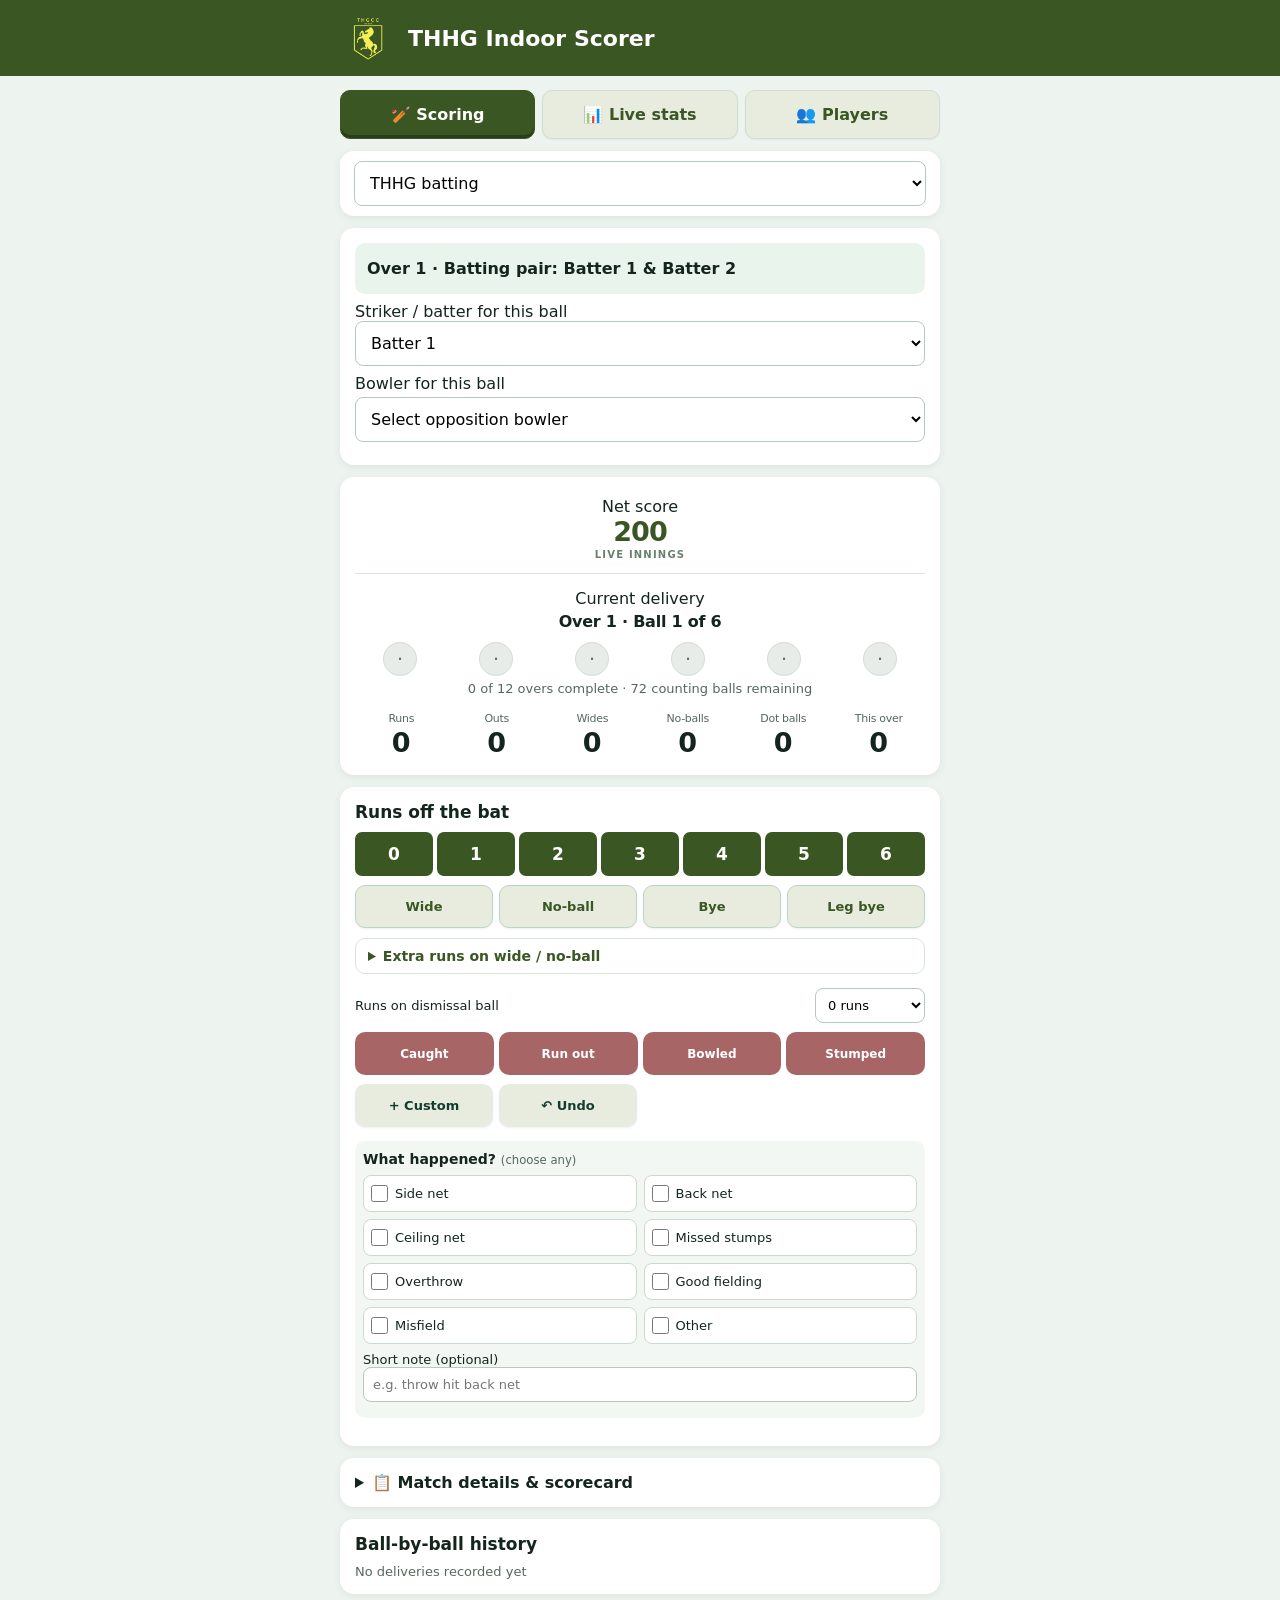
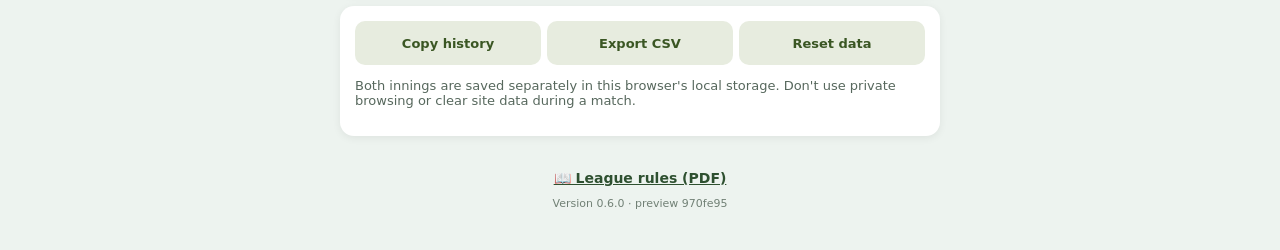
==== commit 33f09346: "Preview: update pr-6 [skip ci]" ====
--- a/previews/pr-6/index.html
+++ b/previews/pr-6/index.html
@@ -1,5 +1,5 @@
 <!DOCTYPE html>
-<html lang="en"><head><meta charset="utf-8"/><meta content="width=device-width,initial-scale=1,maximum-scale=1" name="viewport"/><meta content="#3a5623" name="theme-color"/><meta content="yes" name="apple-mobile-web-app-capable"/><meta content="default" name="apple-mobile-web-app-status-bar-style"/><meta content="THHG Scorer" name="apple-mobile-web-app-title"/><meta content="yes" name="mobile-web-app-capable"/><link href="./manifest.webmanifest" rel="manifest"/><link href="./icon-180.png" rel="apple-touch-icon"/><link href="./icon-192.png" rel="icon"/><title>THHG Indoor Scorer — Match Lineup</title><link href="./css/styles.css?v=86c71be" rel="stylesheet"/></head><body><header><div class="header-inner"><img alt="THHG Cricket Club logo" class="club-logo" src="[data-uri]"/><h1>THHG Indoor Scorer</h1></div></header><main><nav aria-label="Scorer screens" class="screen-tabs"><button class="active" id="scoringTab" onclick="showScreen('scoring')">🏏 Scoring</button><button id="liveTab" onclick="showScreen('live')">📊 Live stats</button><button id="playersTab" onclick="showScreen('players')">👥 Players</button></nav><div id="playersScreen" style="display:none"><section class="card" id="orderSetup"><details id="orderDetails" open><summary style="cursor:pointer;font-weight:700">⚙️ Batting &amp; bowling order</summary><p class="muted">Set your batting pairs and bowling order before scoring. These are saved on this device.</p><h2>Six players</h2><div id="playerFields"><p class="muted">Loading player entry…</p></div><p id="appLoadError" role="alert" style="display:none;color:#9b1c1c;font-weight:700"></p><p class="muted">Enter six distinct names, then choose each player once in the batting pairs and bowling rotation.</p><div id="battingOrderFields"></div><div id="bowlingOrderFields"></div><div class="row"><button type="button" class="secondary" onclick="saveOrder()">Save order</button></div><p class="muted" id="orderStatus" role="status"></p></details></section><section class="card player-setup"><h2>Match setup</h2><p class="muted">Enter the fixture first, then add the opposition batters below.</p><label>Opposition team<input id="opponentName" placeholder="e.g. Sprotbrough" type="text"/></label><div class="player-setup-grid"><label>Match date<input id="matchDate" type="date"/></label><label>THHG playing as<select id="homeAway"><option value="home">Home</option><option value="away">Away</option></select></label></div><label>Venue<input id="matchVenue" readonly type="text" value="S20 The Boundary"/></label></section><section class="card player-setup"><h2>Opposition batting pairs</h2><p class="muted">Add six batters in batting order. Each pair bats for four overs.</p><div class="player-pair"><h3>Pair 1 <small>Overs 1–4</small></h3><div class="player-setup-grid"><label>Batter 1<input id="oppBatter1" placeholder="Name" type="text"/></label><label>Batter 2<input id="oppBatter2" placeholder="Name" type="text"/></label></div></div><div class="player-pair"><h3>Pair 2 <small>Overs 5–8</small></h3><div class="player-setup-grid"><label>Batter 3<input id="oppBatter3" placeholder="Name" type="text"/></label><label>Batter 4<input id="oppBatter4" placeholder="Name" type="text"/></label></div></div><div class="player-pair"><h3>Pair 3 <small>Overs 9–12</small></h3><div class="player-setup-grid"><label>Batter 5<input id="oppBatter5" placeholder="Name" type="text"/></label><label>Batter 6<input id="oppBatter6" placeholder="Name" type="text"/></label></div></div></section></div><div id="scoringScreen"><section class="card" style="padding:10px 14px"><select aria-label="Innings being scored" id="inningsSide" style="margin:0"><option value="THHG batting">THHG batting</option><option value="THHG bowling">THHG bowling</option></select></section><section class="card" id="lineup"><div id="lineupNow" style="background:#e9f4ed;border-radius:10px;padding:12px;font-weight:650;line-height:1.7"></div><label>Striker / batter for this ball<select id="striker"></select></label><label>Bowler for this ball<select id="bowler"></select><select id="oppositionBowler" style="display:none;margin-top:4px"></select><input autocomplete="off" id="newOppositionBowler" placeholder="New opposition bowler name" style="display:none;margin-top:4px" type="text"/></label></section><section class="card stats"><div class="stat score-primary"><span>Net score</span><b id="net">200</b><small class="scoreboard-caption">LIVE INNINGS</small></div><div class="stat delivery-stat"><span>Current delivery</span><b id="overs">Over 1 · Ball 1 of 6</b><div aria-label="Current over deliveries" class="over-balls" id="currentOverGraphic"></div><div id="finalOverIndicator" style="display:none;margin-top:7px"><span style="display:inline-block;background:#fff1c2;color:#725000;border-radius:6px;padding:3px 8px;font-weight:800;font-size:12px">FINAL OVER</span><div style="font-size:12px;margin:5px 0;color:#57685d">6 legal deliveries required</div><div id="finalOverDots" style="display:flex;gap:4px"></div></div><div id="overProgress" style="font-size:13px;color:#57685d;margin-top:5px">0 of 12 overs completed · 12 remaining</div></div><div class="stat minor-stat"><span>Runs</span><b id="runs">0</b></div><div class="stat minor-stat"><span>Outs</span><b id="wickets">0</b></div><div class="stat minor-stat"><span>Wides</span><b id="wides">0</b></div><div class="stat minor-stat"><span>No-balls</span><b id="noballs">0</b></div><div class="stat minor-stat"><span>Dot balls</span><b id="dots">0</b></div><div class="stat minor-stat"><span>This over</span><b id="thisOver">0</b></div></section><section class="card"><h2>Runs off the bat</h2><div class="buttons" id="runButtons"></div><div class="score-actions">
+<html lang="en"><head><meta charset="utf-8"/><meta content="width=device-width,initial-scale=1,maximum-scale=1" name="viewport"/><meta content="#3a5623" name="theme-color"/><meta content="yes" name="apple-mobile-web-app-capable"/><meta content="default" name="apple-mobile-web-app-status-bar-style"/><meta content="THHG Scorer" name="apple-mobile-web-app-title"/><meta content="yes" name="mobile-web-app-capable"/><link href="./manifest.webmanifest" rel="manifest"/><link href="./icon-180.png" rel="apple-touch-icon"/><link href="./icon-192.png" rel="icon"/><title>THHG Indoor Scorer — Match Lineup</title><link href="./css/styles.css?v=970fe95" rel="stylesheet"/></head><body><header><div class="header-inner"><img alt="THHG Cricket Club logo" class="club-logo" src="[data-uri]"/><h1>THHG Indoor Scorer</h1></div></header><main><nav aria-label="Scorer screens" class="screen-tabs"><button class="active" id="scoringTab" onclick="showScreen('scoring')">🏏 Scoring</button><button id="liveTab" onclick="showScreen('live')">📊 Live stats</button><button id="playersTab" onclick="showScreen('players')">👥 Players</button></nav><div id="playersScreen" style="display:none"><section class="card" id="orderSetup"><details id="orderDetails" open><summary style="cursor:pointer;font-weight:700">⚙️ Batting &amp; bowling order</summary><p class="muted">Set your batting pairs and bowling order before scoring. These are saved on this device.</p><h2>Six players</h2><div id="playerFields"><p class="muted">Loading player entry…</p></div><p id="appLoadError" role="alert" style="display:none;color:#9b1c1c;font-weight:700"></p><p class="muted">Enter six distinct names, then choose each player once in the batting pairs and bowling rotation.</p><div id="battingOrderFields"></div><div id="bowlingOrderFields"></div><div class="row"><button type="button" class="secondary" onclick="saveOrder()">Save order</button></div><p class="muted" id="orderStatus" role="status"></p></details></section><section class="card player-setup"><h2>Match setup</h2><p class="muted">Enter the fixture first, then add the opposition batters below.</p><label>Opposition team<input id="opponentName" placeholder="e.g. Sprotbrough" type="text"/></label><div class="player-setup-grid"><label>Match date<input id="matchDate" type="date"/></label><label>THHG playing as<select id="homeAway"><option value="home">Home</option><option value="away">Away</option></select></label></div><label>Venue<input id="matchVenue" readonly type="text" value="S20 The Boundary"/></label></section><section class="card player-setup"><h2>Opposition batting pairs</h2><p class="muted">Add six batters in batting order. Each pair bats for four overs.</p><div class="player-pair"><h3>Pair 1 <small>Overs 1–4</small></h3><div class="player-setup-grid"><label>Batter 1<input id="oppBatter1" placeholder="Name" type="text"/></label><label>Batter 2<input id="oppBatter2" placeholder="Name" type="text"/></label></div></div><div class="player-pair"><h3>Pair 2 <small>Overs 5–8</small></h3><div class="player-setup-grid"><label>Batter 3<input id="oppBatter3" placeholder="Name" type="text"/></label><label>Batter 4<input id="oppBatter4" placeholder="Name" type="text"/></label></div></div><div class="player-pair"><h3>Pair 3 <small>Overs 9–12</small></h3><div class="player-setup-grid"><label>Batter 5<input id="oppBatter5" placeholder="Name" type="text"/></label><label>Batter 6<input id="oppBatter6" placeholder="Name" type="text"/></label></div></div></section></div><div id="scoringScreen"><section class="card" style="padding:10px 14px"><select aria-label="Innings being scored" id="inningsSide" style="margin:0"><option value="THHG batting">THHG batting</option><option value="THHG bowling">THHG bowling</option></select></section><section class="card" id="lineup"><div id="lineupNow" style="background:#e9f4ed;border-radius:10px;padding:12px;font-weight:650;line-height:1.7"></div><label>Striker / batter for this ball<select id="striker"></select></label><label>Bowler for this ball<select id="bowler"></select><select id="oppositionBowler" style="display:none;margin-top:4px"></select><input autocomplete="off" id="newOppositionBowler" placeholder="New opposition bowler name" style="display:none;margin-top:4px" type="text"/></label></section><section class="card stats"><div class="stat score-primary"><span>Net score</span><b id="net">200</b><small class="scoreboard-caption">LIVE INNINGS</small></div><div class="stat delivery-stat"><span>Current delivery</span><b id="overs">Over 1 · Ball 1 of 6</b><div aria-label="Current over deliveries" class="over-balls" id="currentOverGraphic"></div><div id="finalOverIndicator" style="display:none;margin-top:7px"><span style="display:inline-block;background:#fff1c2;color:#725000;border-radius:6px;padding:3px 8px;font-weight:800;font-size:12px">FINAL OVER</span><div style="font-size:12px;margin:5px 0;color:#57685d">6 legal deliveries required</div><div id="finalOverDots" style="display:flex;gap:4px"></div></div><div id="overProgress" style="font-size:13px;color:#57685d;margin-top:5px">0 of 12 overs completed · 12 remaining</div></div><div class="stat minor-stat"><span>Runs</span><b id="runs">0</b></div><div class="stat minor-stat"><span>Outs</span><b id="wickets">0</b></div><div class="stat minor-stat"><span>Wides</span><b id="wides">0</b></div><div class="stat minor-stat"><span>No-balls</span><b id="noballs">0</b></div><div class="stat minor-stat"><span>Dot balls</span><b id="dots">0</b></div><div class="stat minor-stat"><span>This over</span><b id="thisOver">0</b></div></section><section class="card"><h2>Runs off the bat</h2><div class="buttons" id="runButtons"></div><div class="score-actions">
 <div class="score-action"><button onclick="extra('wide')">Wide</button></div>
 <div class="score-action"><button onclick="extra('noball')">No-ball</button></div>
 <div class="score-action"><button onclick="extra('bye')">Bye</button></div>
@@ -7,8 +7,8 @@
 </div><details class="extra-options"><summary>Extra runs on wide / no-ball</summary><div class="extra-options-grid"><label>Completed runs<select id="completedRuns"><option value="0">0</option><option value="1">1 (+2)</option><option value="2">2 (+4)</option><option value="3">3 (+6)</option></select></label><label>No-ball bat runs<select id="noBallBatRuns"><option value="0">0</option><option value="1">1</option><option value="2">2</option><option value="3">3</option><option value="4">4</option><option value="5">5</option><option value="6">6</option></select></label></div><p class="muted">Only change these when batters complete runs or score off a no-ball. Both reset after scoring.</p></details><div class="dismissal-runs"><label for="wicketRuns">Runs on dismissal ball</label><select id="wicketRuns"><option value="0">0 runs</option><option value="1">1 run</option><option value="2">2 runs</option><option value="3">3 runs</option><option value="4">4 runs</option><option value="5">5 runs</option><option value="6">6 runs</option></select></div><div class="dismissal-row"><button onclick="wicket('Caught')">Caught</button><button onclick="wicket('Run out')">Run out</button><button onclick="wicket('Bowled')">Bowled</button><button onclick="wicket('Stumped')">Stumped</button></div><div class="score-actions">
 <div class="score-action utility"><button onclick="custom()">+ Custom</button></div>
 <div class="score-action utility"><button onclick="undo()">↶ Undo</button></div>
-</div><div class="story"><div class="story-heading">What happened? <small>(choose any)</small></div><div class="story-choices"><label class="story-choice"><input name="storyChoice" type="checkbox" value="Side net"/><span>Side net</span></label><label class="story-choice"><input name="storyChoice" type="checkbox" value="Back net"/><span>Back net</span></label><label class="story-choice"><input name="storyChoice" type="checkbox" value="Ceiling net"/><span>Ceiling net</span></label><label class="story-choice"><input name="storyChoice" type="checkbox" value="Missed stumps"/><span>Missed stumps</span></label><label class="story-choice"><input name="storyChoice" type="checkbox" value="Overthrow"/><span>Overthrow</span></label><label class="story-choice"><input name="storyChoice" type="checkbox" value="Good fielding"/><span>Good fielding</span></label><label class="story-choice"><input name="storyChoice" type="checkbox" value="Misfield"/><span>Misfield</span></label><label class="story-choice"><input name="storyChoice" type="checkbox" value="Other"/><span>Other</span></label></div><label>Short note (optional)<input id="storyNote" placeholder="e.g. throw hit back net"/></label></div><p class="muted" id="notice"></p></section><details class="card"><summary style="cursor:pointer;font-weight:700">📋 Match details &amp; scorecard</summary><p class="muted">Edit match details in the Players tab.</p><h2 style="margin-top:15px">Over-by-over</h2><div class="log" id="overTable"></div><h2 style="margin-top:15px">Batters</h2><div class="log" id="batterTable"></div><h2 style="margin-top:15px">Bowlers</h2><div class="log" id="bowlerTable"></div><p class="muted">Batter runs are attributed to the selected striker. Enter opposition batter names in the Players tab, and select the correct batter before each delivery. Runs on wides, no-balls, byes and leg-byes are extras, not batter runs.</p></details><section class="card"><h2>Ball-by-ball history</h2><div class="log" id="history"></div></section><section class="card"><div class="row history-actions"><button class="secondary" onclick="copyBallHistory()">Copy history</button><button class="secondary" onclick="exportCsv()">Export CSV</button><button class="secondary" onclick="resetTestData()">Reset data</button></div><p class="muted">Both innings are saved separately in this browser's local storage. Don't use private browsing or clear site data during a match. </p></section></div><div id="liveScreen" style="display:none"><section class="card"><details><summary style="cursor:pointer;font-weight:750">🏆 Sunday 1 Nov · THHG v Sprotbrough</summary><p class="muted">Verified paper score totals, kept separate from the live match. Individual balls have not been reconstructed.</p><div class="sheet-result"><strong>THHG won by 39 net runs</strong><span>THHG (away) 282 · 97 runs · 3 wickets</span><span>Sprotbrough (home) 243 · 73 runs · 6 wickets</span><span>S20 The Boundary · 1 November 2026</span></div><div class="official-scroll"><table class="official-table"><thead><tr><th>Overs</th><th>THHG net</th><th>Sprotbrough net</th></tr></thead><tbody><tr><td>1–4</td><td>226</td><td>210</td></tr><tr><td>5–8</td><td>244</td><td>214</td></tr><tr><td>9–12</td><td>282</td><td>243</td></tr></tbody></table></div></details></section><section class="card"><h2>Live match stats</h2><div class="stat-grid" id="liveStatGrid"></div></section><section class="card"><h2>Current over</h2><div class="over-balls" id="liveOverBalls"></div></section><section class="card"><h2>Official-style scorecard</h2><p class="muted">Figures are calculated from recorded deliveries for the selected innings.</p><div id="matchResultSummary"></div><div id="officialMatchDetails"></div><div id="officialScorecard"></div><div id="officialBowlingStats"></div></section></div><div style="text-align:center;padding:20px 8px 26px"><a href="./SYW%26G%20Indoor%20Handbook%202026-27.pdf" target="_blank" rel="noopener" style="font-size:14px;font-weight:700;color:#2e5030;text-decoration:underline">📖 League rules (PDF)</a><div style="font-size:11px;color:#718075;margin-top:10px" id="appVersion">Version 0.6.0 · preview 86c71be</div></div></main><script>
+</div><div class="story"><div class="story-heading">What happened? <small>(choose any)</small></div><div class="story-choices"><label class="story-choice"><input name="storyChoice" type="checkbox" value="Side net"/><span>Side net</span></label><label class="story-choice"><input name="storyChoice" type="checkbox" value="Back net"/><span>Back net</span></label><label class="story-choice"><input name="storyChoice" type="checkbox" value="Ceiling net"/><span>Ceiling net</span></label><label class="story-choice"><input name="storyChoice" type="checkbox" value="Missed stumps"/><span>Missed stumps</span></label><label class="story-choice"><input name="storyChoice" type="checkbox" value="Overthrow"/><span>Overthrow</span></label><label class="story-choice"><input name="storyChoice" type="checkbox" value="Good fielding"/><span>Good fielding</span></label><label class="story-choice"><input name="storyChoice" type="checkbox" value="Misfield"/><span>Misfield</span></label><label class="story-choice"><input name="storyChoice" type="checkbox" value="Other"/><span>Other</span></label></div><label>Short note (optional)<input id="storyNote" placeholder="e.g. throw hit back net"/></label></div><p class="muted" id="notice"></p></section><details class="card"><summary style="cursor:pointer;font-weight:700">📋 Match details &amp; scorecard</summary><p class="muted">Edit match details in the Players tab.</p><h2 style="margin-top:15px">Over-by-over</h2><div class="log" id="overTable"></div><h2 style="margin-top:15px">Batters</h2><div class="log" id="batterTable"></div><h2 style="margin-top:15px">Bowlers</h2><div class="log" id="bowlerTable"></div><p class="muted">Batter runs are attributed to the selected striker. Enter opposition batter names in the Players tab, and select the correct batter before each delivery. Runs on wides, no-balls, byes and leg-byes are extras, not batter runs.</p></details><section class="card"><h2>Ball-by-ball history</h2><div class="log" id="history"></div></section><section class="card"><div class="row history-actions"><button class="secondary" onclick="copyBallHistory()">Copy history</button><button class="secondary" onclick="exportCsv()">Export CSV</button><button class="secondary" onclick="resetTestData()">Reset data</button></div><p class="muted">Both innings are saved separately in this browser's local storage. Don't use private browsing or clear site data during a match. </p></section></div><div id="liveScreen" style="display:none"><section class="card"><details><summary style="cursor:pointer;font-weight:750">🏆 Sunday 1 Nov · THHG v Sprotbrough</summary><p class="muted">Verified paper score totals, kept separate from the live match. Individual balls have not been reconstructed.</p><div class="sheet-result"><strong>THHG won by 39 net runs</strong><span>THHG (away) 282 · 97 runs · 3 wickets</span><span>Sprotbrough (home) 243 · 73 runs · 6 wickets</span><span>S20 The Boundary · 1 November 2026</span></div><div class="official-scroll"><table class="official-table"><thead><tr><th>Overs</th><th>THHG net</th><th>Sprotbrough net</th></tr></thead><tbody><tr><td>1–4</td><td>226</td><td>210</td></tr><tr><td>5–8</td><td>244</td><td>214</td></tr><tr><td>9–12</td><td>282</td><td>243</td></tr></tbody></table></div></details></section><section class="card"><h2>Live match stats</h2><div class="stat-grid" id="liveStatGrid"></div></section><section class="card"><h2>Current over</h2><div class="over-balls" id="liveOverBalls"></div></section><section class="card"><h2>Official-style scorecard</h2><p class="muted">Figures are calculated from recorded deliveries for the selected innings.</p><div id="matchResultSummary"></div><div id="officialMatchDetails"></div><div id="officialScorecard"></div><div id="officialBowlingStats"></div></section></div><div style="text-align:center;padding:20px 8px 26px"><a href="./SYW%26G%20Indoor%20Handbook%202026-27.pdf" target="_blank" rel="noopener" style="font-size:14px;font-weight:700;color:#2e5030;text-decoration:underline">📖 League rules (PDF)</a><div style="font-size:11px;color:#718075;margin-top:10px" id="appVersion">Version 0.6.0 · preview 970fe95</div></div></main><script>
 window.addEventListener('error',function(e){var el=document.getElementById('appLoadError');if(el){el.style.display='block';el.textContent='App error: '+(e.message||'A script could not load')+' — please send a screenshot of this message.';}});
 window.addEventListener('unhandledrejection',function(e){var el=document.getElementById('appLoadError');if(el){el.style.display='block';el.textContent='App error: '+String(e.reason||'Unexpected error');}});
 window.addEventListener('load',function(){setTimeout(function(){if(document.querySelectorAll('[data-roster]').length!==6){var el=document.getElementById('appLoadError');if(el){el.style.display='block';el.textContent=el.textContent||'Player entry did not initialise. Please send a screenshot of this message.';}}},1000);});
-</script><script src="./js/scoring.js?v=86c71be"></script><script src="./js/players.js?v=86c71be"></script><script src="./js/app.js?v=86c71be"></script></body></html>
+</script><script src="./js/scoring.js?v=970fe95"></script><script src="./js/players.js?v=970fe95"></script><script src="./js/app.js?v=970fe95"></script></body></html>
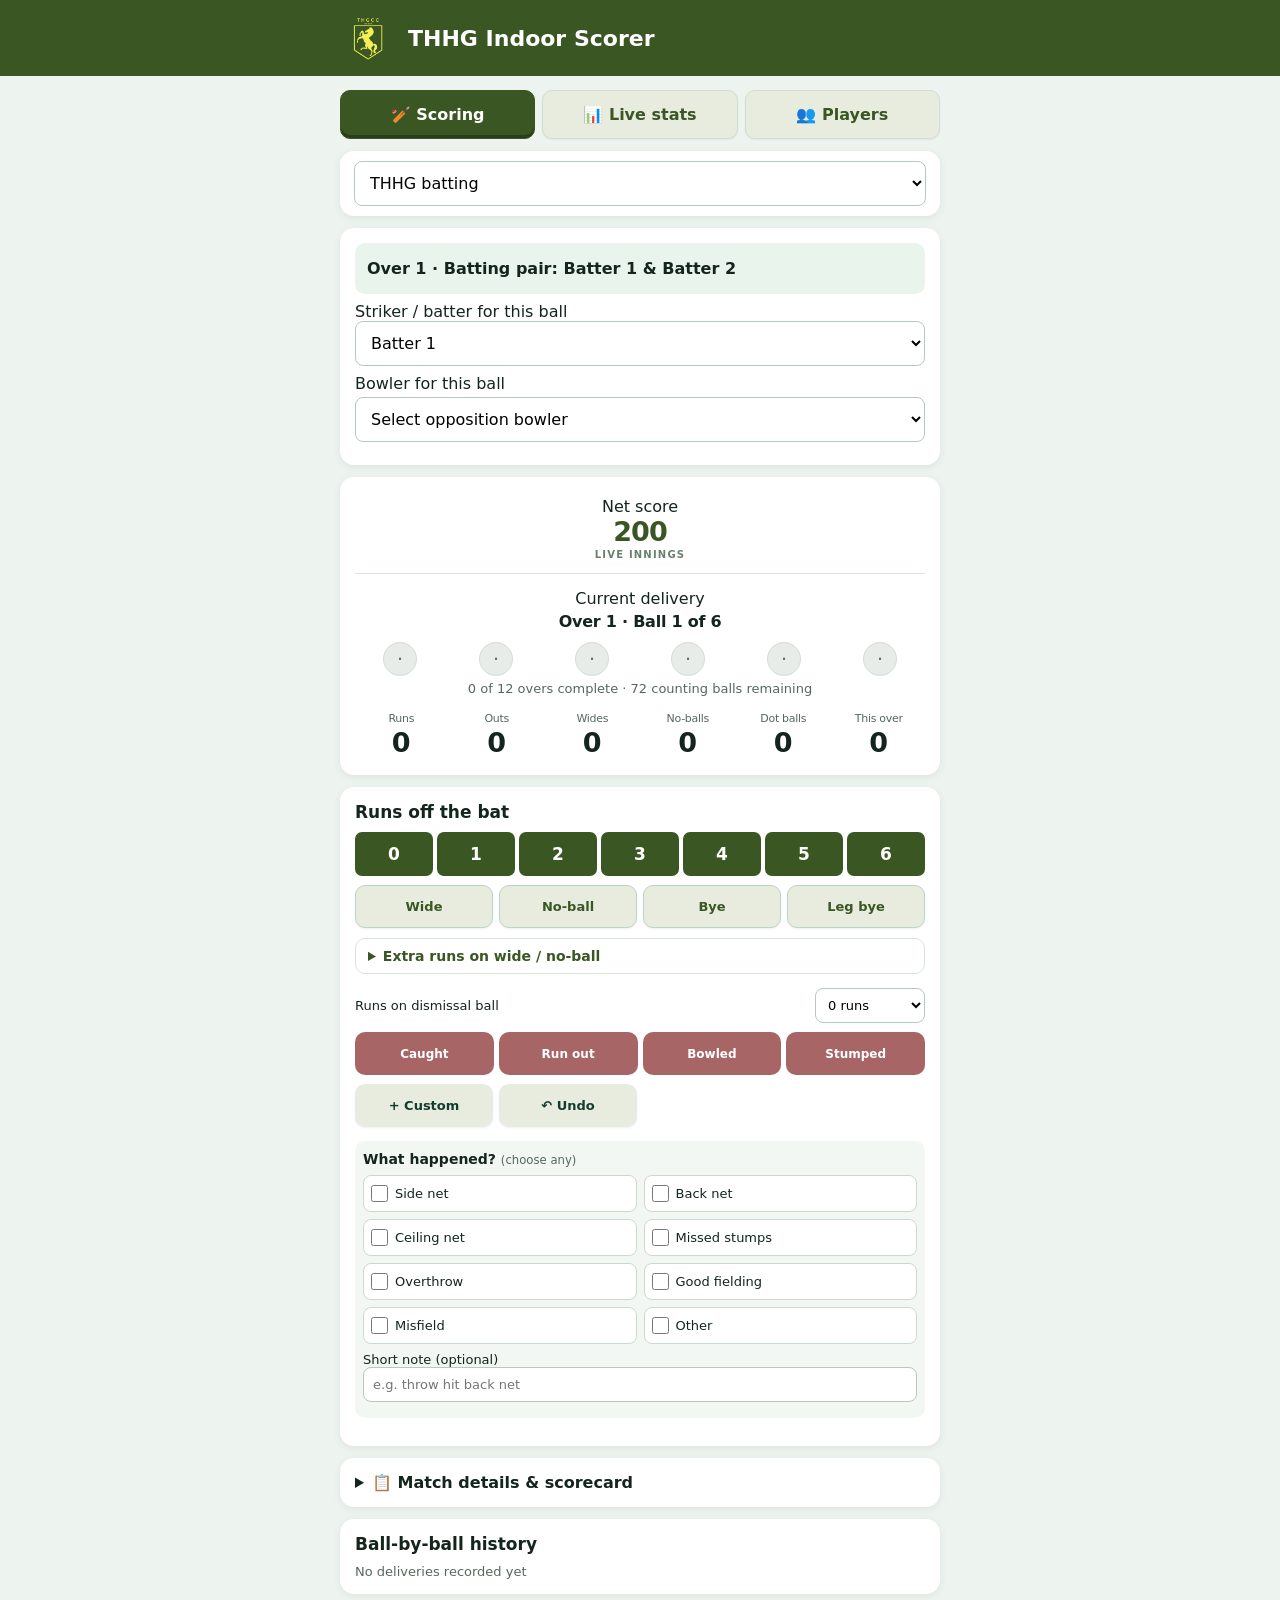
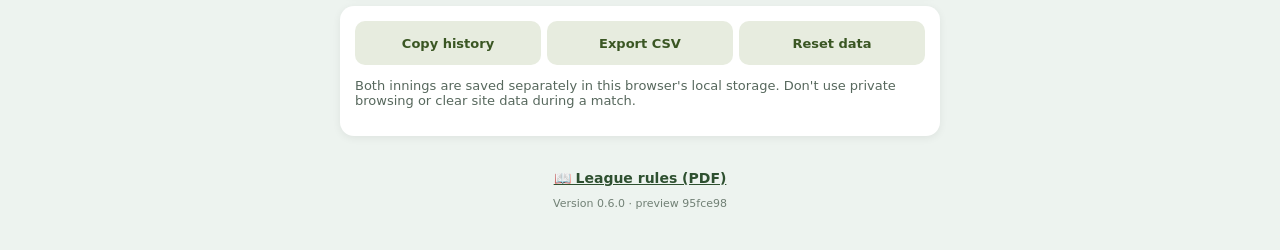
==== commit fc5d2f73: "Preview: update pr-6 [skip ci]" ====
--- a/previews/pr-6/index.html
+++ b/previews/pr-6/index.html
@@ -1,5 +1,5 @@
 <!DOCTYPE html>
-<html lang="en"><head><meta charset="utf-8"/><meta content="width=device-width,initial-scale=1,maximum-scale=1" name="viewport"/><meta content="#3a5623" name="theme-color"/><meta content="yes" name="apple-mobile-web-app-capable"/><meta content="default" name="apple-mobile-web-app-status-bar-style"/><meta content="THHG Scorer" name="apple-mobile-web-app-title"/><meta content="yes" name="mobile-web-app-capable"/><link href="./manifest.webmanifest" rel="manifest"/><link href="./icon-180.png" rel="apple-touch-icon"/><link href="./icon-192.png" rel="icon"/><title>THHG Indoor Scorer — Match Lineup</title><link href="./css/styles.css?v=970fe95" rel="stylesheet"/></head><body><header><div class="header-inner"><img alt="THHG Cricket Club logo" class="club-logo" src="[data-uri]"/><h1>THHG Indoor Scorer</h1></div></header><main><nav aria-label="Scorer screens" class="screen-tabs"><button class="active" id="scoringTab" onclick="showScreen('scoring')">🏏 Scoring</button><button id="liveTab" onclick="showScreen('live')">📊 Live stats</button><button id="playersTab" onclick="showScreen('players')">👥 Players</button></nav><div id="playersScreen" style="display:none"><section class="card" id="orderSetup"><details id="orderDetails" open><summary style="cursor:pointer;font-weight:700">⚙️ Batting &amp; bowling order</summary><p class="muted">Set your batting pairs and bowling order before scoring. These are saved on this device.</p><h2>Six players</h2><div id="playerFields"><p class="muted">Loading player entry…</p></div><p id="appLoadError" role="alert" style="display:none;color:#9b1c1c;font-weight:700"></p><p class="muted">Enter six distinct names, then choose each player once in the batting pairs and bowling rotation.</p><div id="battingOrderFields"></div><div id="bowlingOrderFields"></div><div class="row"><button type="button" class="secondary" onclick="saveOrder()">Save order</button></div><p class="muted" id="orderStatus" role="status"></p></details></section><section class="card player-setup"><h2>Match setup</h2><p class="muted">Enter the fixture first, then add the opposition batters below.</p><label>Opposition team<input id="opponentName" placeholder="e.g. Sprotbrough" type="text"/></label><div class="player-setup-grid"><label>Match date<input id="matchDate" type="date"/></label><label>THHG playing as<select id="homeAway"><option value="home">Home</option><option value="away">Away</option></select></label></div><label>Venue<input id="matchVenue" readonly type="text" value="S20 The Boundary"/></label></section><section class="card player-setup"><h2>Opposition batting pairs</h2><p class="muted">Add six batters in batting order. Each pair bats for four overs.</p><div class="player-pair"><h3>Pair 1 <small>Overs 1–4</small></h3><div class="player-setup-grid"><label>Batter 1<input id="oppBatter1" placeholder="Name" type="text"/></label><label>Batter 2<input id="oppBatter2" placeholder="Name" type="text"/></label></div></div><div class="player-pair"><h3>Pair 2 <small>Overs 5–8</small></h3><div class="player-setup-grid"><label>Batter 3<input id="oppBatter3" placeholder="Name" type="text"/></label><label>Batter 4<input id="oppBatter4" placeholder="Name" type="text"/></label></div></div><div class="player-pair"><h3>Pair 3 <small>Overs 9–12</small></h3><div class="player-setup-grid"><label>Batter 5<input id="oppBatter5" placeholder="Name" type="text"/></label><label>Batter 6<input id="oppBatter6" placeholder="Name" type="text"/></label></div></div></section></div><div id="scoringScreen"><section class="card" style="padding:10px 14px"><select aria-label="Innings being scored" id="inningsSide" style="margin:0"><option value="THHG batting">THHG batting</option><option value="THHG bowling">THHG bowling</option></select></section><section class="card" id="lineup"><div id="lineupNow" style="background:#e9f4ed;border-radius:10px;padding:12px;font-weight:650;line-height:1.7"></div><label>Striker / batter for this ball<select id="striker"></select></label><label>Bowler for this ball<select id="bowler"></select><select id="oppositionBowler" style="display:none;margin-top:4px"></select><input autocomplete="off" id="newOppositionBowler" placeholder="New opposition bowler name" style="display:none;margin-top:4px" type="text"/></label></section><section class="card stats"><div class="stat score-primary"><span>Net score</span><b id="net">200</b><small class="scoreboard-caption">LIVE INNINGS</small></div><div class="stat delivery-stat"><span>Current delivery</span><b id="overs">Over 1 · Ball 1 of 6</b><div aria-label="Current over deliveries" class="over-balls" id="currentOverGraphic"></div><div id="finalOverIndicator" style="display:none;margin-top:7px"><span style="display:inline-block;background:#fff1c2;color:#725000;border-radius:6px;padding:3px 8px;font-weight:800;font-size:12px">FINAL OVER</span><div style="font-size:12px;margin:5px 0;color:#57685d">6 legal deliveries required</div><div id="finalOverDots" style="display:flex;gap:4px"></div></div><div id="overProgress" style="font-size:13px;color:#57685d;margin-top:5px">0 of 12 overs completed · 12 remaining</div></div><div class="stat minor-stat"><span>Runs</span><b id="runs">0</b></div><div class="stat minor-stat"><span>Outs</span><b id="wickets">0</b></div><div class="stat minor-stat"><span>Wides</span><b id="wides">0</b></div><div class="stat minor-stat"><span>No-balls</span><b id="noballs">0</b></div><div class="stat minor-stat"><span>Dot balls</span><b id="dots">0</b></div><div class="stat minor-stat"><span>This over</span><b id="thisOver">0</b></div></section><section class="card"><h2>Runs off the bat</h2><div class="buttons" id="runButtons"></div><div class="score-actions">
+<html lang="en"><head><meta charset="utf-8"/><meta content="width=device-width,initial-scale=1,maximum-scale=1" name="viewport"/><meta content="#3a5623" name="theme-color"/><meta content="yes" name="apple-mobile-web-app-capable"/><meta content="default" name="apple-mobile-web-app-status-bar-style"/><meta content="THHG Scorer" name="apple-mobile-web-app-title"/><meta content="yes" name="mobile-web-app-capable"/><link href="./manifest.webmanifest" rel="manifest"/><link href="./icon-180.png" rel="apple-touch-icon"/><link href="./icon-192.png" rel="icon"/><title>THHG Indoor Scorer — Match Lineup</title><link href="./css/styles.css?v=95fce98" rel="stylesheet"/></head><body><header><div class="header-inner"><img alt="THHG Cricket Club logo" class="club-logo" src="[data-uri]"/><h1>THHG Indoor Scorer</h1></div></header><main><nav aria-label="Scorer screens" class="screen-tabs"><button class="active" id="scoringTab" onclick="showScreen('scoring')">🏏 Scoring</button><button id="liveTab" onclick="showScreen('live')">📊 Live stats</button><button id="playersTab" onclick="showScreen('players')">👥 Players</button></nav><div id="playersScreen" style="display:none"><section class="card" id="orderSetup"><details id="orderDetails" open><summary style="cursor:pointer;font-weight:700">⚙️ Batting &amp; bowling order</summary><p class="muted">Set your batting pairs and bowling order before scoring. These are saved on this device.</p><h2>Six players</h2><div id="playerFields"><p class="muted">Loading player entry…</p></div><p id="appLoadError" role="alert" style="display:none;color:#9b1c1c;font-weight:700"></p><p class="muted">Enter six distinct names, then choose each player once in the batting pairs and bowling rotation.</p><div id="battingOrderFields"></div><div id="bowlingOrderFields"></div><div class="row"><button type="button" class="secondary" onclick="saveOrder()">Save order</button></div><p class="muted" id="orderStatus" role="status"></p></details></section><section class="card player-setup"><h2>Match setup</h2><p class="muted">Enter the fixture first, then add the opposition batters below.</p><label>Opposition team<input id="opponentName" placeholder="e.g. Sprotbrough" type="text"/></label><div class="player-setup-grid"><label>Match date<input id="matchDate" type="date"/></label><label>THHG playing as<select id="homeAway"><option value="home">Home</option><option value="away">Away</option></select></label></div><label>Venue<input id="matchVenue" readonly type="text" value="S20 The Boundary"/></label></section><section class="card player-setup"><h2>Opposition batting pairs</h2><p class="muted">Add six batters in batting order. Each pair bats for four overs.</p><div class="player-pair"><h3>Pair 1 <small>Overs 1–4</small></h3><div class="player-setup-grid"><label>Batter 1<input id="oppBatter1" placeholder="Name" type="text"/></label><label>Batter 2<input id="oppBatter2" placeholder="Name" type="text"/></label></div></div><div class="player-pair"><h3>Pair 2 <small>Overs 5–8</small></h3><div class="player-setup-grid"><label>Batter 3<input id="oppBatter3" placeholder="Name" type="text"/></label><label>Batter 4<input id="oppBatter4" placeholder="Name" type="text"/></label></div></div><div class="player-pair"><h3>Pair 3 <small>Overs 9–12</small></h3><div class="player-setup-grid"><label>Batter 5<input id="oppBatter5" placeholder="Name" type="text"/></label><label>Batter 6<input id="oppBatter6" placeholder="Name" type="text"/></label></div></div></section></div><div id="scoringScreen"><section class="card" style="padding:10px 14px"><select aria-label="Innings being scored" id="inningsSide" style="margin:0"><option value="THHG batting">THHG batting</option><option value="THHG bowling">THHG bowling</option></select></section><section class="card" id="lineup"><div id="lineupNow" style="background:#e9f4ed;border-radius:10px;padding:12px;font-weight:650;line-height:1.7"></div><label>Striker / batter for this ball<select id="striker"></select></label><label>Bowler for this ball<select id="bowler"></select><select id="oppositionBowler" style="display:none;margin-top:4px"></select><input autocomplete="off" id="newOppositionBowler" placeholder="New opposition bowler name" style="display:none;margin-top:4px" type="text"/></label></section><section class="card stats"><div class="stat score-primary"><span>Net score</span><b id="net">200</b><small class="scoreboard-caption">LIVE INNINGS</small></div><div class="stat delivery-stat"><span>Current delivery</span><b id="overs">Over 1 · Ball 1 of 6</b><div aria-label="Current over deliveries" class="over-balls" id="currentOverGraphic"></div><div id="finalOverIndicator" style="display:none;margin-top:7px"><span style="display:inline-block;background:#fff1c2;color:#725000;border-radius:6px;padding:3px 8px;font-weight:800;font-size:12px">FINAL OVER</span><div style="font-size:12px;margin:5px 0;color:#57685d">6 legal deliveries required</div><div id="finalOverDots" style="display:flex;gap:4px"></div></div><div id="overProgress" style="font-size:13px;color:#57685d;margin-top:5px">0 of 12 overs completed · 12 remaining</div></div><div class="stat minor-stat"><span>Runs</span><b id="runs">0</b></div><div class="stat minor-stat"><span>Outs</span><b id="wickets">0</b></div><div class="stat minor-stat"><span>Wides</span><b id="wides">0</b></div><div class="stat minor-stat"><span>No-balls</span><b id="noballs">0</b></div><div class="stat minor-stat"><span>Dot balls</span><b id="dots">0</b></div><div class="stat minor-stat"><span>This over</span><b id="thisOver">0</b></div></section><section class="card"><h2>Runs off the bat</h2><div class="buttons" id="runButtons"></div><div class="score-actions">
 <div class="score-action"><button onclick="extra('wide')">Wide</button></div>
 <div class="score-action"><button onclick="extra('noball')">No-ball</button></div>
 <div class="score-action"><button onclick="extra('bye')">Bye</button></div>
@@ -7,8 +7,8 @@
 </div><details class="extra-options"><summary>Extra runs on wide / no-ball</summary><div class="extra-options-grid"><label>Completed runs<select id="completedRuns"><option value="0">0</option><option value="1">1 (+2)</option><option value="2">2 (+4)</option><option value="3">3 (+6)</option></select></label><label>No-ball bat runs<select id="noBallBatRuns"><option value="0">0</option><option value="1">1</option><option value="2">2</option><option value="3">3</option><option value="4">4</option><option value="5">5</option><option value="6">6</option></select></label></div><p class="muted">Only change these when batters complete runs or score off a no-ball. Both reset after scoring.</p></details><div class="dismissal-runs"><label for="wicketRuns">Runs on dismissal ball</label><select id="wicketRuns"><option value="0">0 runs</option><option value="1">1 run</option><option value="2">2 runs</option><option value="3">3 runs</option><option value="4">4 runs</option><option value="5">5 runs</option><option value="6">6 runs</option></select></div><div class="dismissal-row"><button onclick="wicket('Caught')">Caught</button><button onclick="wicket('Run out')">Run out</button><button onclick="wicket('Bowled')">Bowled</button><button onclick="wicket('Stumped')">Stumped</button></div><div class="score-actions">
 <div class="score-action utility"><button onclick="custom()">+ Custom</button></div>
 <div class="score-action utility"><button onclick="undo()">↶ Undo</button></div>
-</div><div class="story"><div class="story-heading">What happened? <small>(choose any)</small></div><div class="story-choices"><label class="story-choice"><input name="storyChoice" type="checkbox" value="Side net"/><span>Side net</span></label><label class="story-choice"><input name="storyChoice" type="checkbox" value="Back net"/><span>Back net</span></label><label class="story-choice"><input name="storyChoice" type="checkbox" value="Ceiling net"/><span>Ceiling net</span></label><label class="story-choice"><input name="storyChoice" type="checkbox" value="Missed stumps"/><span>Missed stumps</span></label><label class="story-choice"><input name="storyChoice" type="checkbox" value="Overthrow"/><span>Overthrow</span></label><label class="story-choice"><input name="storyChoice" type="checkbox" value="Good fielding"/><span>Good fielding</span></label><label class="story-choice"><input name="storyChoice" type="checkbox" value="Misfield"/><span>Misfield</span></label><label class="story-choice"><input name="storyChoice" type="checkbox" value="Other"/><span>Other</span></label></div><label>Short note (optional)<input id="storyNote" placeholder="e.g. throw hit back net"/></label></div><p class="muted" id="notice"></p></section><details class="card"><summary style="cursor:pointer;font-weight:700">📋 Match details &amp; scorecard</summary><p class="muted">Edit match details in the Players tab.</p><h2 style="margin-top:15px">Over-by-over</h2><div class="log" id="overTable"></div><h2 style="margin-top:15px">Batters</h2><div class="log" id="batterTable"></div><h2 style="margin-top:15px">Bowlers</h2><div class="log" id="bowlerTable"></div><p class="muted">Batter runs are attributed to the selected striker. Enter opposition batter names in the Players tab, and select the correct batter before each delivery. Runs on wides, no-balls, byes and leg-byes are extras, not batter runs.</p></details><section class="card"><h2>Ball-by-ball history</h2><div class="log" id="history"></div></section><section class="card"><div class="row history-actions"><button class="secondary" onclick="copyBallHistory()">Copy history</button><button class="secondary" onclick="exportCsv()">Export CSV</button><button class="secondary" onclick="resetTestData()">Reset data</button></div><p class="muted">Both innings are saved separately in this browser's local storage. Don't use private browsing or clear site data during a match. </p></section></div><div id="liveScreen" style="display:none"><section class="card"><details><summary style="cursor:pointer;font-weight:750">🏆 Sunday 1 Nov · THHG v Sprotbrough</summary><p class="muted">Verified paper score totals, kept separate from the live match. Individual balls have not been reconstructed.</p><div class="sheet-result"><strong>THHG won by 39 net runs</strong><span>THHG (away) 282 · 97 runs · 3 wickets</span><span>Sprotbrough (home) 243 · 73 runs · 6 wickets</span><span>S20 The Boundary · 1 November 2026</span></div><div class="official-scroll"><table class="official-table"><thead><tr><th>Overs</th><th>THHG net</th><th>Sprotbrough net</th></tr></thead><tbody><tr><td>1–4</td><td>226</td><td>210</td></tr><tr><td>5–8</td><td>244</td><td>214</td></tr><tr><td>9–12</td><td>282</td><td>243</td></tr></tbody></table></div></details></section><section class="card"><h2>Live match stats</h2><div class="stat-grid" id="liveStatGrid"></div></section><section class="card"><h2>Current over</h2><div class="over-balls" id="liveOverBalls"></div></section><section class="card"><h2>Official-style scorecard</h2><p class="muted">Figures are calculated from recorded deliveries for the selected innings.</p><div id="matchResultSummary"></div><div id="officialMatchDetails"></div><div id="officialScorecard"></div><div id="officialBowlingStats"></div></section></div><div style="text-align:center;padding:20px 8px 26px"><a href="./SYW%26G%20Indoor%20Handbook%202026-27.pdf" target="_blank" rel="noopener" style="font-size:14px;font-weight:700;color:#2e5030;text-decoration:underline">📖 League rules (PDF)</a><div style="font-size:11px;color:#718075;margin-top:10px" id="appVersion">Version 0.6.0 · preview 970fe95</div></div></main><script>
+</div><div class="story"><div class="story-heading">What happened? <small>(choose any)</small></div><div class="story-choices"><label class="story-choice"><input name="storyChoice" type="checkbox" value="Side net"/><span>Side net</span></label><label class="story-choice"><input name="storyChoice" type="checkbox" value="Back net"/><span>Back net</span></label><label class="story-choice"><input name="storyChoice" type="checkbox" value="Ceiling net"/><span>Ceiling net</span></label><label class="story-choice"><input name="storyChoice" type="checkbox" value="Missed stumps"/><span>Missed stumps</span></label><label class="story-choice"><input name="storyChoice" type="checkbox" value="Overthrow"/><span>Overthrow</span></label><label class="story-choice"><input name="storyChoice" type="checkbox" value="Good fielding"/><span>Good fielding</span></label><label class="story-choice"><input name="storyChoice" type="checkbox" value="Misfield"/><span>Misfield</span></label><label class="story-choice"><input name="storyChoice" type="checkbox" value="Other"/><span>Other</span></label></div><label>Short note (optional)<input id="storyNote" placeholder="e.g. throw hit back net"/></label></div><p class="muted" id="notice"></p></section><details class="card"><summary style="cursor:pointer;font-weight:700">📋 Match details &amp; scorecard</summary><p class="muted">Edit match details in the Players tab.</p><h2 style="margin-top:15px">Over-by-over</h2><div class="log" id="overTable"></div><h2 style="margin-top:15px">Batters</h2><div class="log" id="batterTable"></div><h2 style="margin-top:15px">Bowlers</h2><div class="log" id="bowlerTable"></div><p class="muted">Batter runs are attributed to the selected striker. Enter opposition batter names in the Players tab, and select the correct batter before each delivery. Runs on wides, no-balls, byes and leg-byes are extras, not batter runs.</p></details><section class="card"><h2>Ball-by-ball history</h2><div class="log" id="history"></div></section><section class="card"><div class="row history-actions"><button class="secondary" onclick="copyBallHistory()">Copy history</button><button class="secondary" onclick="exportCsv()">Export CSV</button><button class="secondary" onclick="resetTestData()">Reset data</button></div><p class="muted">Both innings are saved separately in this browser's local storage. Don't use private browsing or clear site data during a match. </p></section></div><div id="liveScreen" style="display:none"><section class="card"><details><summary style="cursor:pointer;font-weight:750">🏆 Sunday 1 Nov · THHG v Sprotbrough</summary><p class="muted">Verified paper score totals, kept separate from the live match. Individual balls have not been reconstructed.</p><div class="sheet-result"><strong>THHG won by 39 net runs</strong><span>THHG (away) 282 · 97 runs · 3 wickets</span><span>Sprotbrough (home) 243 · 73 runs · 6 wickets</span><span>S20 The Boundary · 1 November 2026</span></div><div class="official-scroll"><table class="official-table"><thead><tr><th>Overs</th><th>THHG net</th><th>Sprotbrough net</th></tr></thead><tbody><tr><td>1–4</td><td>226</td><td>210</td></tr><tr><td>5–8</td><td>244</td><td>214</td></tr><tr><td>9–12</td><td>282</td><td>243</td></tr></tbody></table></div></details></section><section class="card"><h2>Live match stats</h2><div class="stat-grid" id="liveStatGrid"></div></section><section class="card"><h2>Current over</h2><div class="over-balls" id="liveOverBalls"></div></section><section class="card"><h2>Official-style scorecard</h2><p class="muted">Figures are calculated from recorded deliveries for the selected innings.</p><div id="matchResultSummary"></div><div id="officialMatchDetails"></div><div id="officialScorecard"></div><div id="officialBowlingStats"></div></section></div><div style="text-align:center;padding:20px 8px 26px"><a href="./SYW%26G%20Indoor%20Handbook%202026-27.pdf" target="_blank" rel="noopener" style="font-size:14px;font-weight:700;color:#2e5030;text-decoration:underline">📖 League rules (PDF)</a><div style="font-size:11px;color:#718075;margin-top:10px" id="appVersion">Version 0.6.0 · preview 95fce98</div></div></main><script>
 window.addEventListener('error',function(e){var el=document.getElementById('appLoadError');if(el){el.style.display='block';el.textContent='App error: '+(e.message||'A script could not load')+' — please send a screenshot of this message.';}});
 window.addEventListener('unhandledrejection',function(e){var el=document.getElementById('appLoadError');if(el){el.style.display='block';el.textContent='App error: '+String(e.reason||'Unexpected error');}});
 window.addEventListener('load',function(){setTimeout(function(){if(document.querySelectorAll('[data-roster]').length!==6){var el=document.getElementById('appLoadError');if(el){el.style.display='block';el.textContent=el.textContent||'Player entry did not initialise. Please send a screenshot of this message.';}}},1000);});
-</script><script src="./js/scoring.js?v=970fe95"></script><script src="./js/players.js?v=970fe95"></script><script src="./js/app.js?v=970fe95"></script></body></html>
+</script><script src="./js/scoring.js?v=95fce98"></script><script src="./js/players.js?v=95fce98"></script><script src="./js/app.js?v=95fce98"></script></body></html>
